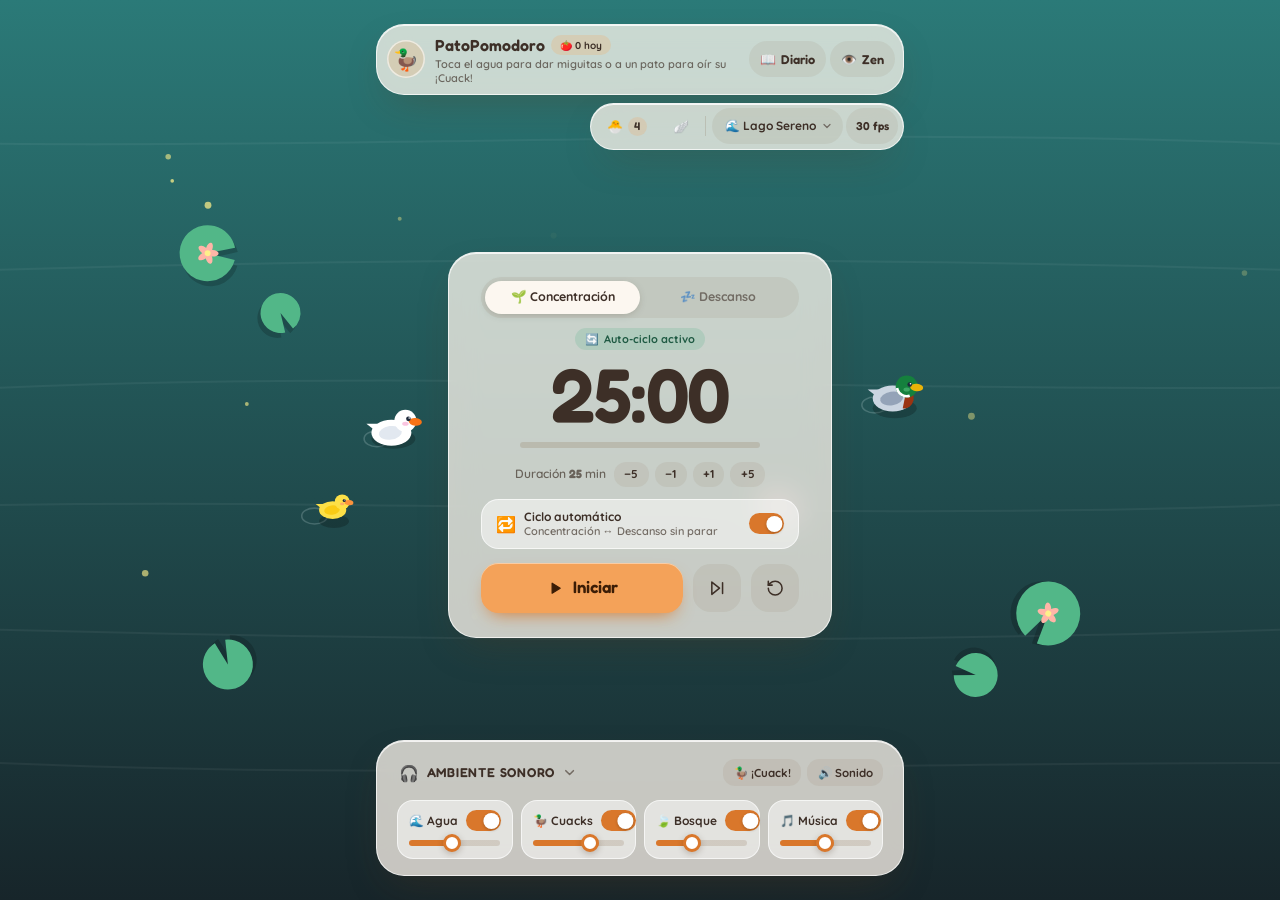
==== index.html @ 1481ac49 "init pwa and polish" ====
<!DOCTYPE html>
<html lang="es">
<head>
  <meta charset="UTF-8" />
  <meta name="viewport" content="width=device-width, initial-scale=1.0" />
  <meta name="description" content="Pomodoro cozy con un lago de patitos." />
  <meta name="theme-color" content="#2b7a78" />
  <meta name="mobile-web-app-capable" content="yes" />
  <meta name="apple-mobile-web-app-capable" content="yes" />
  <meta name="apple-mobile-web-app-status-bar-style" content="black" />
  <meta name="apple-mobile-web-app-title" content="PatoPomodoro" />
  <title>PatoPomodoro</title>
  <link rel="manifest" href="manifest.webmanifest" />
  <link rel="icon" type="image/png" sizes="192x192" href="icons/icon-192.png" />
  <link rel="apple-touch-icon" href="icons/apple-touch-icon.png" />
  <!-- Tailwind ya generado (sin CDN, funciona sin internet). Va antes del <style> propio.
       Si se añaden clases nuevas al HTML, regenerarlo con:
       npx tailwindcss@3.4.17 -i tools/tailwind.input.css -o css/tailwind.css --content index.html --minify -->
  <link rel="stylesheet" href="css/tailwind.css" />
  <style>
    /* Fuentes incluidas en la app (subconjunto latino, licencia SIL OFL: ver fonts/) */
    @font-face {
      font-family: 'Fredoka';
      font-style: normal;
      font-weight: 300 700;
      font-display: swap;
      src: url('fonts/fredoka.woff2') format('woff2');
    }
    @font-face {
      font-family: 'Quicksand';
      font-style: normal;
      font-weight: 300 700;
      font-display: swap;
      src: url('fonts/quicksand.woff2') format('woff2');
    }

    /* ==========================================================================
       CAPA 1: VARIABLES CSS DE TEMA UI (Fácilmente modificables)
       Cambia estos valores para transformar toda la interfaz sin tocar el HTML/JS.
       - data-theme en <body> ajusta el acento para que combine con el lago.
       - data-mode en <body> pasa el vidrio de crema (Concentración) a lavanda (Descanso).
       ========================================================================== */
    :root {
      --font-display: 'Fredoka', sans-serif;
      --font-body: 'Quicksand', sans-serif;
      --ui-radius: 1.75rem;
      --ui-radius-sm: 1.1rem;
      --mood-ease: cubic-bezier(0.4, 0, 0.2, 1);
      --mood-duration: 0.8s;

      /* Vidrio cálido color crema */
      --glass-bg: rgba(255, 248, 238, 0.76);
      --glass-bg-strong: rgba(255, 250, 243, 0.95);
      --glass-border: rgba(255, 255, 255, 0.72);
      --glass-shadow: 0 16px 40px -14px rgba(90, 55, 25, 0.35);
      --glass-highlight: inset 0 1px 0 rgba(255, 255, 255, 0.8);
      --well-bg: rgba(255, 255, 255, 0.5);
      --well-border: rgba(255, 255, 255, 0.65);
      --chip-bg: rgba(120, 80, 40, 0.08);
      --chip-bg-hover: rgba(120, 80, 40, 0.15);
      --track-bg: rgba(110, 75, 40, 0.16);
      --ink: #3d2f27;
      --ink-soft: rgba(61, 47, 39, 0.68);

      /* Acento (Lago Sereno: albaricoque) */
      --accent: #f4a259;
      --accent-strong: #d9772b;
      --accent-soft: rgba(244, 162, 89, 0.22);
      --accent-ink: #3b1d06;
    }

    body[data-theme="sunsetGhibli"] {
      --accent: #f2949f;
      --accent-strong: #d0617a;
      --accent-soft: rgba(242, 148, 159, 0.24);
      --accent-ink: #4a1424;
    }

    body[data-theme="matchaMinimal"] {
      --accent: #a3c48a;
      --accent-strong: #5f8a4e;
      --accent-soft: rgba(163, 196, 138, 0.28);
      --accent-ink: #1f3317;
    }

    /* Modo Descanso: vidrio lavanda de atardecer y tinta índigo suave */
    body[data-mode="break"] {
      --glass-bg: rgba(237, 234, 252, 0.76);
      --glass-bg-strong: rgba(245, 243, 255, 0.95);
      --glass-shadow: 0 16px 40px -14px rgba(40, 30, 95, 0.42);
      --chip-bg: rgba(75, 65, 150, 0.09);
      --chip-bg-hover: rgba(75, 65, 150, 0.17);
      --track-bg: rgba(75, 65, 150, 0.16);
      --ink: #2f2a4d;
      --ink-soft: rgba(47, 42, 77, 0.68);
      --accent: #b3a8f5;
      --accent-strong: #7466d6;
      --accent-soft: rgba(179, 168, 245, 0.3);
      --accent-ink: #231c55;
    }

    body {
      height: 100vh;
      height: 100dvh;
      font-family: var(--font-body);
      color: var(--ink);
      background-color: #17252a;
      overflow: hidden;
      user-select: none;
      -webkit-user-select: none;
      touch-action: manipulation;
      -webkit-tap-highlight-color: transparent;
      transition: color var(--mood-duration) var(--mood-ease);
    }

    .font-display {
      font-family: var(--font-display);
    }

    .muted {
      color: var(--ink-soft);
      transition: color var(--mood-duration) var(--mood-ease);
    }

    :focus-visible {
      outline: 2.5px solid var(--accent-strong);
      outline-offset: 2px;
    }

    /* ==========================================================================
       CAPA 2: VIDRIO CÁLIDO Y COMPONENTES
       ========================================================================== */
    .glass-panel {
      background-color: var(--glass-bg);
      backdrop-filter: blur(16px) saturate(1.15);
      -webkit-backdrop-filter: blur(16px) saturate(1.15);
      border: 1.5px solid var(--glass-border);
      border-radius: var(--ui-radius);
      box-shadow: var(--glass-highlight), var(--glass-shadow);
      transition:
        background-color var(--mood-duration) var(--mood-ease),
        border-color var(--mood-duration) var(--mood-ease),
        box-shadow var(--mood-duration) var(--mood-ease),
        backdrop-filter var(--mood-duration) var(--mood-ease),
        -webkit-backdrop-filter var(--mood-duration) var(--mood-ease);
    }

    .soft-badge {
      font-size: 10px;
      font-weight: 700;
      white-space: nowrap;
      padding: 0.15rem 0.55rem;
      border-radius: 999px;
      background-color: var(--accent-soft);
      transition: background-color var(--mood-duration) var(--mood-ease);
    }

    .mode-orb {
      display: grid;
      place-items: center;
      flex-shrink: 0;
      width: 2.4rem;
      height: 2.4rem;
      font-size: 1.3rem;
      border-radius: 999px;
      background-color: var(--accent-soft);
      box-shadow: inset 0 0 0 1.5px rgba(255, 255, 255, 0.6);
      transition: background-color var(--mood-duration) var(--mood-ease);
    }

    .subtitle {
      font-size: 11px;
      font-weight: 600;
      line-height: 1.3;
      color: var(--ink-soft);
      display: -webkit-box;
      -webkit-line-clamp: 2;
      -webkit-box-orient: vertical;
      overflow: hidden;
      transition: color var(--mood-duration) var(--mood-ease);
    }

    /* Píldora de herramientas y botones de icono */
    .toolbar {
      display: flex;
      align-items: center;
      gap: 0.2rem;
      padding: 0.3rem;
      border-radius: 999px;
    }

    .tool-btn {
      display: inline-flex;
      align-items: center;
      gap: 0.3rem;
      height: 2.25rem;
      padding: 0 0.7rem;
      border-radius: 999px;
      font-family: var(--font-display);
      font-weight: 600;
      font-size: 0.8rem;
      white-space: nowrap;
      transition: background-color 0.2s ease, transform 0.2s ease;
    }
    .tool-btn:hover { background-color: var(--chip-bg-hover); }
    .tool-btn:active { transform: scale(0.94); }
    .tool-btn-soft { background-color: var(--chip-bg); }

    .tool-count {
      display: inline-grid;
      place-items: center;
      min-width: 1.2rem;
      height: 1.2rem;
      padding: 0 0.3rem;
      border-radius: 999px;
      font-size: 0.7rem;
      background-color: var(--accent-soft);
      transition: background-color var(--mood-duration) var(--mood-ease);
    }

    .tool-sep {
      width: 1px;
      height: 1.25rem;
      margin: 0 0.15rem;
      background-color: var(--track-bg);
    }

    .tool-fps {
      padding: 0 0.6rem;
      font-size: 0.72rem;
      font-variant-numeric: tabular-nums;
      background-color: var(--chip-bg);
    }

    .tool-select {
      -webkit-appearance: none;
      appearance: none;
      height: 2.25rem;
      padding: 0 1.7rem 0 0.8rem;
      border-radius: 999px;
      font-size: 0.75rem;
      font-weight: 700;
      cursor: pointer;
      background-color: var(--chip-bg);
      background-image: url("data:image/svg+xml,%3Csvg xmlns='http://www.w3.org/2000/svg' viewBox='0 0 24 24' fill='none' stroke='%233d2f27' stroke-opacity='.6' stroke-width='2.5' stroke-linecap='round' stroke-linejoin='round'%3E%3Cpath d='m6 9 6 6 6-6'/%3E%3C/svg%3E");
      background-repeat: no-repeat;
      background-position: right 0.6rem center;
      background-size: 0.75rem;
      transition: background-color 0.2s ease;
    }
    .tool-select:hover { background-color: var(--chip-bg-hover); }
    body[data-mode="break"] .tool-select {
      /* La flecha es un SVG con color fijo: en Descanso se cambia a la tinta índigo */
      background-image: url("data:image/svg+xml,%3Csvg xmlns='http://www.w3.org/2000/svg' viewBox='0 0 24 24' fill='none' stroke='%232f2a4d' stroke-opacity='.6' stroke-width='2.5' stroke-linecap='round' stroke-linejoin='round'%3E%3Cpath d='m6 9 6 6 6-6'/%3E%3C/svg%3E");
    }

    .chip-btn {
      padding: 0.3rem 0.65rem;
      border-radius: 0.75rem;
      font-size: 0.72rem;
      font-weight: 700;
      white-space: nowrap;
      background-color: var(--chip-bg);
      transition: background-color 0.2s ease, transform 0.15s ease;
    }
    .chip-btn:hover { background-color: var(--chip-bg-hover); }
    .chip-btn:active { transform: scale(0.94); }

    .icon-btn {
      display: grid;
      place-items: center;
      flex-shrink: 0;
      width: 3rem;
      height: 3rem;
      border-radius: 1.1rem;
      background-color: var(--chip-bg);
      transition: background-color 0.2s ease, transform 0.15s ease;
    }
    .icon-btn:hover { background-color: var(--chip-bg-hover); }
    .icon-btn:active { transform: scale(0.94); }
    .icon-btn-sm {
      width: 2.25rem;
      height: 2.25rem;
      border-radius: 999px;
    }

    .icon,
    .icon-btn svg {
      display: block;
      width: 1.15rem;
      height: 1.15rem;
    }

    /* Tarjeta del reloj */
    .timer-card {
      position: relative;
    }

    /* Halo que "respira" mientras el reloj corre (solo opacidad: barato para el móvil) */
    .timer-card::before {
      content: '';
      position: absolute;
      inset: 0;
      border-radius: inherit;
      box-shadow: 0 0 36px 2px var(--accent);
      opacity: 0;
      pointer-events: none;
      transition: opacity 0.6s ease;
    }
    body[data-running="true"] .timer-card::before {
      animation: cozy-breathe 4.5s ease-in-out infinite;
    }
    @keyframes cozy-breathe {
      0%, 100% { opacity: 0.08; }
      50% { opacity: 0.5; }
    }

    .segmented {
      position: relative;
      display: grid;
      grid-template-columns: 1fr 1fr;
      width: 100%;
      padding: 0.25rem;
      border-radius: 999px;
      background-color: var(--chip-bg);
      transition: background-color var(--mood-duration) var(--mood-ease);
    }
    .segmented-pill {
      position: absolute;
      top: 0.25rem;
      bottom: 0.25rem;
      left: 0.25rem;
      width: calc(50% - 0.25rem);
      border-radius: 999px;
      background-color: var(--glass-bg-strong);
      box-shadow: 0 2px 8px -2px rgba(60, 40, 20, 0.25);
      transition:
        transform 0.55s cubic-bezier(0.34, 1.3, 0.5, 1),
        background-color var(--mood-duration) var(--mood-ease);
    }
    body[data-mode="break"] .segmented-pill {
      transform: translateX(100%);
    }
    .segmented-btn {
      position: relative;
      z-index: 1;
      padding: 0.45rem 0.5rem;
      border-radius: 999px;
      font-size: 0.78rem;
      font-weight: 700;
      opacity: 0.6;
      transition: opacity 0.3s ease;
    }
    .segmented-btn:hover,
    .segmented-btn[aria-pressed="true"] { opacity: 1; }

    .status-pill {
      display: inline-flex;
      align-items: center;
      gap: 0.3rem;
      padding: 0.15rem 0.65rem;
      border-radius: 999px;
      font-size: 11px;
      font-weight: 700;
      color: #1f5a43;
      background-color: rgba(52, 168, 120, 0.16);
      transition: background-color 0.4s ease, color 0.4s ease;
    }
    .status-pill[data-state="off"] {
      color: var(--ink-soft);
      background-color: var(--chip-bg);
    }

    .timer-digits {
      font-family: var(--font-display);
      font-weight: 600;
      font-variant-numeric: tabular-nums;
      font-size: 4rem;
      line-height: 1;
      letter-spacing: -0.02em;
      margin: 0.4rem 0 0.6rem;
      text-shadow: 0 2px 24px rgba(10, 20, 25, 0), 0 1px 2px rgba(10, 20, 25, 0);
      transition:
        font-size 0.7s var(--mood-ease),
        color var(--mood-duration) var(--mood-ease),
        text-shadow var(--mood-duration) var(--mood-ease);
    }
    @media (min-width: 640px) {
      .timer-digits { font-size: 4.75rem; }
    }
    .timer-digits.is-popping {
      animation: cozy-pop 0.6s cubic-bezier(0.34, 1.56, 0.64, 1);
    }
    @keyframes cozy-pop {
      from { transform: scale(0.93); opacity: 0.55; }
      to { transform: scale(1); opacity: 1; }
    }

    .progress-track {
      width: 100%;
      max-width: 15rem;
      height: 6px;
      border-radius: 999px;
      overflow: hidden;
      background-color: var(--track-bg);
      transition: background-color var(--mood-duration) var(--mood-ease);
    }
    .progress-fill {
      width: 100%;
      height: 100%;
      border-radius: inherit;
      background-color: var(--accent-strong);
      transform: scaleX(0);
      transform-origin: left center;
      transition:
        transform 0.35s linear,
        background-color var(--mood-duration) var(--mood-ease);
    }

    .toggle-row {
      display: flex;
      align-items: center;
      justify-content: space-between;
      gap: 0.75rem;
      width: 100%;
      padding: 0.55rem 0.85rem;
      border-radius: var(--ui-radius-sm);
      background-color: var(--well-bg);
      border: 1px solid var(--well-border);
      cursor: pointer;
      text-align: left;
      transition: background-color 0.25s ease;
    }
    .toggle-row:hover { background-color: rgba(255, 255, 255, 0.68); }

    /* Mini-interruptores (el checkbox real sigue ahí, invisible, para accesibilidad) */
    .switch {
      position: relative;
      display: inline-flex;
      flex-shrink: 0;
      width: 2.2rem;
      height: 1.3rem;
    }
    .switch input {
      position: absolute;
      inset: 0;
      z-index: 1;
      width: 100%;
      height: 100%;
      margin: 0;
      opacity: 0;
      cursor: pointer;
    }
    .switch-track {
      position: relative;
      width: 100%;
      height: 100%;
      border-radius: 999px;
      background-color: var(--track-bg);
      transition: background-color 0.25s ease;
    }
    .switch-track::after {
      content: '';
      position: absolute;
      top: 0.15rem;
      left: 0.15rem;
      width: 1rem;
      height: 1rem;
      border-radius: 50%;
      background-color: #ffffff;
      box-shadow: 0 1px 3px rgba(40, 25, 10, 0.3);
      transition: transform 0.3s cubic-bezier(0.34, 1.4, 0.5, 1);
    }
    .switch input:checked + .switch-track { background-color: var(--accent-strong); }
    .switch input:checked + .switch-track::after { transform: translateX(0.9rem); }
    .switch input:focus-visible + .switch-track {
      outline: 2.5px solid var(--accent-strong);
      outline-offset: 2px;
    }

    .primary-btn {
      display: flex;
      align-items: center;
      justify-content: center;
      gap: 0.5rem;
      padding: 0.8rem 1.25rem;
      border-radius: 1.1rem;
      font-family: var(--font-display);
      font-weight: 600;
      font-size: 1.05rem;
      color: var(--accent-ink);
      background-color: var(--accent);
      box-shadow: inset 0 1px 0 rgba(255, 255, 255, 0.45), 0 8px 18px -8px var(--accent-strong);
      transition:
        background-color var(--mood-duration) var(--mood-ease),
        color var(--mood-duration) var(--mood-ease),
        box-shadow var(--mood-duration) var(--mood-ease),
        transform 0.15s ease,
        filter 0.2s ease;
    }
    .primary-btn:hover { filter: brightness(1.04) saturate(1.06); }
    .primary-btn:active { transform: scale(0.96); }

    /* Sliders personalizados con pista rellena (--fill se actualiza desde JS) */
    input[type="range"] {
      -webkit-appearance: none;
      appearance: none;
      width: 100%;
      height: 6px;
      border-radius: 999px;
      cursor: pointer;
      outline-offset: 5px;
      background: linear-gradient(to right, var(--accent-strong) 0 var(--fill, 50%), var(--track-bg) var(--fill, 50%) 100%);
    }
    input[type="range"]::-webkit-slider-thumb {
      -webkit-appearance: none;
      appearance: none;
      width: 18px;
      height: 18px;
      border-radius: 50%;
      background: #ffffff;
      border: 3px solid var(--accent-strong);
      box-shadow: 0 2px 6px rgba(60, 35, 15, 0.25);
      transition: transform 0.15s ease;
    }
    input[type="range"]::-webkit-slider-thumb:hover {
      transform: scale(1.15);
    }
    input[type="range"]::-moz-range-thumb {
      width: 12px;
      height: 12px;
      border-radius: 50%;
      background: #ffffff;
      border: 3px solid var(--accent-strong);
      box-shadow: 0 2px 6px rgba(60, 35, 15, 0.25);
    }
    input[type="range"]::-moz-range-track {
      background: transparent;
    }

    /* Mezclador plegable */
    .mixer-toggle {
      display: flex;
      align-items: center;
      gap: 0.45rem;
      min-width: 0;
      padding: 0.2rem 0.45rem 0.2rem 0.15rem;
      border-radius: 0.8rem;
    }
    .mixer-title {
      font-family: var(--font-display);
      font-weight: 600;
      font-size: 0.8rem;
      letter-spacing: 0.06em;
      text-transform: uppercase;
      white-space: nowrap;
    }
    .mixer-chevron {
      width: 0.95rem;
      height: 0.95rem;
      opacity: 0.6;
      transition: transform 0.4s var(--mood-ease);
    }
    .mixer.is-collapsed .mixer-chevron { transform: rotate(-90deg); }

    .collapsible {
      display: grid;
      grid-template-rows: 1fr;
      transition:
        grid-template-rows 0.5s var(--mood-ease),
        opacity 0.35s ease,
        visibility 0s;
    }
    .collapsible > * { min-height: 0; }
    .mixer.is-collapsed .collapsible {
      grid-template-rows: 0fr;
      opacity: 0;
      visibility: hidden;
      transition:
        grid-template-rows 0.5s var(--mood-ease),
        opacity 0.25s ease,
        visibility 0s linear 0.5s;
    }
    .mixer.is-collapsed .collapsible > * { overflow: hidden; }

    .channel-card {
      display: flex;
      flex-direction: column;
      gap: 0.55rem;
      padding: 0.6rem 0.7rem 0.75rem;
      border-radius: 1rem;
      background-color: var(--well-bg);
      border: 1px solid var(--well-border);
      transition: opacity 0.3s ease;
    }
    .channel-card:has(.switch input:not(:checked)) { opacity: 0.5; }
    .channel-name {
      font-size: 0.75rem;
      font-weight: 700;
      white-space: nowrap;
    }

    /* Aviso suave bajo el reloj (cambio de fase, nueva raza, pista del Modo Zen) */
    .toast {
      position: absolute;
      left: 50%;
      top: calc(100% + 0.75rem);
      z-index: 5;
      width: max-content;
      max-width: min(22rem, calc(100vw - 32px));
      padding: 0.55rem 1rem;
      border-radius: 1.2rem;
      font-size: 0.8rem;
      font-weight: 700;
      text-align: center;
      color: var(--ink);
      background-color: var(--glass-bg-strong);
      box-shadow: var(--glass-shadow);
      opacity: 0;
      transform: translate(-50%, 6px);
      pointer-events: none;
      transition: opacity 0.4s ease, transform 0.4s var(--mood-ease);
    }
    .toast.is-visible {
      opacity: 1;
      transform: translate(-50%, 0);
    }

    /* ==========================================================================
       CAPA 3: MODO ZEN (solo el reloj flotando sobre el lago)
       Los bloques .zen-collapse se pliegan con grid-template-rows para que el
       reloj se deslice suavemente al centro de la pantalla.
       ========================================================================== */
    .zen-collapse {
      display: grid;
      grid-template-rows: 1fr;
      transition:
        grid-template-rows 0.6s var(--mood-ease),
        opacity 0.45s ease 0.1s,
        visibility 0s;
    }
    .zen-collapse > * { min-height: 0; }
    body.zen .zen-collapse {
      grid-template-rows: 0fr;
      opacity: 0;
      visibility: hidden;
      pointer-events: none;
      transition:
        grid-template-rows 0.6s var(--mood-ease),
        opacity 0.35s ease,
        visibility 0s linear 0.6s;
    }
    body.zen .zen-collapse > * { overflow: hidden; }

    .zen-only {
      display: grid;
      grid-template-rows: 0fr;
      opacity: 0;
      visibility: hidden;
      transition:
        grid-template-rows 0.6s var(--mood-ease),
        opacity 0.3s ease,
        visibility 0s linear 0.6s;
    }
    .zen-only > * {
      min-height: 0;
      overflow: hidden;
    }
    body.zen .zen-only {
      grid-template-rows: 1fr;
      opacity: 1;
      visibility: visible;
      transition:
        grid-template-rows 0.6s var(--mood-ease),
        opacity 0.5s ease 0.25s,
        visibility 0s;
    }

    .zen-mode-label {
      padding-bottom: 0.2rem;
      font-family: var(--font-display);
      font-weight: 600;
      font-size: 0.95rem;
      letter-spacing: 0.04em;
      color: rgba(255, 248, 238, 0.9);
      text-shadow: 0 1px 10px rgba(10, 20, 25, 0.35);
    }

    body.zen .timer-card {
      background-color: transparent;
      border-color: transparent;
      box-shadow: inset 0 1px 0 rgba(255, 255, 255, 0), 0 0 0 0 rgba(0, 0, 0, 0);
      backdrop-filter: blur(0px) saturate(1);
      -webkit-backdrop-filter: blur(0px) saturate(1);
      pointer-events: none;
    }
    body.zen .timer-card::before {
      animation: none;
      opacity: 0;
    }
    body.zen .timer-digits {
      font-size: clamp(4.5rem, 24vmin, 11rem);
      color: #fff8ee;
      text-shadow: 0 2px 24px rgba(10, 20, 25, 0.35), 0 1px 2px rgba(10, 20, 25, 0.3);
    }
    body.zen .progress-track { background-color: rgba(255, 255, 255, 0.18); }
    body.zen .progress-fill { background-color: rgba(255, 248, 238, 0.85); }

    .zen-exit {
      position: fixed;
      top: 14px;
      right: 14px;
      z-index: 30;
      display: grid;
      place-items: center;
      width: 2.6rem;
      height: 2.6rem;
      border-radius: 999px;
      color: #fff8ee;
      background-color: rgba(255, 255, 255, 0.12);
      border: 1px solid rgba(255, 255, 255, 0.22);
      opacity: 0;
      visibility: hidden;
      transition:
        opacity 0.3s ease,
        visibility 0s linear 0.3s,
        background-color 0.2s ease;
    }
    .zen-exit svg {
      width: 1.1rem;
      height: 1.1rem;
    }
    body.zen .zen-exit {
      opacity: 0.35;
      visibility: visible;
      transition:
        opacity 0.6s ease 0.4s,
        visibility 0s,
        background-color 0.2s ease;
    }
    body.zen .zen-exit:hover,
    body.zen .zen-exit:focus-visible {
      opacity: 1;
      background-color: rgba(255, 255, 255, 0.22);
      transition-delay: 0s;
    }

    /* ==========================================================================
       CAPA 4: DIARIO DEL LAGO (modal)
       ========================================================================== */
    .journal {
      width: min(27rem, calc(100vw - 24px));
      max-height: calc(100% - 24px);
      margin: auto;
      padding: 0;
      overflow-y: auto;
      overscroll-behavior: contain;
      color: var(--ink);
      background-color: var(--glass-bg-strong);
      backdrop-filter: blur(18px);
      -webkit-backdrop-filter: blur(18px);
      border: 1.5px solid var(--glass-border);
      border-radius: var(--ui-radius);
      box-shadow: var(--glass-highlight), 0 30px 60px -20px rgba(60, 35, 15, 0.45);
    }
    .journal[open] {
      animation: journal-in 0.45s cubic-bezier(0.34, 1.3, 0.5, 1);
    }
    .journal::backdrop {
      background-color: rgba(35, 24, 14, 0.32);
      backdrop-filter: blur(3px);
      -webkit-backdrop-filter: blur(3px);
    }
    @keyframes journal-in {
      from { opacity: 0; transform: translateY(14px) scale(0.96); }
      to { opacity: 1; transform: none; }
    }
    .journal-inner {
      padding: 1.1rem 1.1rem 1.2rem;
    }

    .stat-tile {
      padding: 0.65rem 0.4rem 0.7rem;
      border-radius: 1rem;
      text-align: center;
      background-color: var(--well-bg);
      border: 1px solid var(--well-border);
    }
    .stat-value {
      font-family: var(--font-display);
      font-weight: 600;
      font-size: 1.55rem;
      line-height: 1.1;
      font-variant-numeric: tabular-nums;
    }
    .stat-label {
      font-size: 0.66rem;
      font-weight: 700;
      line-height: 1.2;
      color: var(--ink-soft);
    }

    .journal-section { margin-top: 1rem; }
    .section-head {
      display: flex;
      align-items: baseline;
      justify-content: space-between;
      gap: 0.5rem;
      margin-bottom: 0.5rem;
    }
    .section-head h3 {
      font-family: var(--font-display);
      font-weight: 600;
      font-size: 0.92rem;
    }

    /* Minutos por día: una sola serie, un solo tono, barras finas sobre la línea base */
    .week-bars {
      display: grid;
      grid-template-columns: repeat(7, 1fr);
      padding: 0.6rem 0.4rem 0.35rem;
      border-radius: 1rem;
      background-color: var(--well-bg);
      border: 1px solid var(--well-border);
    }
    .week-col {
      display: flex;
      flex-direction: column;
      align-items: center;
      gap: 0.3rem;
      padding: 0.15rem 0;
      border-radius: 0.6rem;
    }
    .week-col:disabled { cursor: default; }
    .week-bar-area {
      display: flex;
      align-items: flex-end;
      justify-content: center;
      width: 100%;
      height: 4.5rem;
      border-bottom: 1px solid var(--track-bg);
    }
    .week-bar {
      width: 1.1rem;
      max-width: 70%;
      border-radius: 4px 4px 0 0;
      background-color: var(--accent-strong);
      opacity: 0.5;
      transform-origin: bottom center;
      transition: opacity 0.2s ease;
    }
    .journal[open] .week-bar {
      animation: bar-grow 0.7s var(--mood-ease) both;
      animation-delay: calc(var(--i, 0) * 45ms);
    }
    @keyframes bar-grow {
      from { transform: scaleY(0); }
      to { transform: scaleY(1); }
    }
    .week-col.is-selected .week-bar { opacity: 1; }
    .week-day {
      font-size: 0.68rem;
      font-weight: 700;
      color: var(--ink-soft);
    }
    .week-col.is-today .week-day {
      color: var(--ink);
      text-decoration: underline 2px var(--accent-strong);
      text-underline-offset: 3px;
    }
    .week-col:disabled .week-day { opacity: 0.45; }

    /* Coleccionables: cada raza se dibuja con el propio LakeRenderer */
    .breed-card {
      display: flex;
      flex-direction: column;
      align-items: center;
      gap: 0.1rem;
      padding: 0.5rem 0.3rem 0.6rem;
      border-radius: 1rem;
      text-align: center;
      background-color: var(--well-bg);
      border: 1px solid var(--well-border);
    }
    .breed-card.is-locked {
      border-style: dashed;
      border-color: var(--track-bg);
      background-color: rgba(255, 255, 255, 0.25);
    }
    .breed-canvas {
      width: 72px;
      height: 52px;
    }
    .breed-card.is-locked .breed-canvas {
      filter: brightness(0) opacity(0.18);
    }
    .breed-name {
      font-family: var(--font-display);
      font-weight: 600;
      font-size: 0.74rem;
      line-height: 1.15;
    }
    .breed-meta {
      font-size: 0.62rem;
      font-weight: 700;
      color: var(--ink-soft);
    }
    .breed-since {
      font-size: 0.58rem;
      font-weight: 600;
      color: var(--ink-soft);
      opacity: 0.8;
    }

    /* Pantallas bajas (móvil en horizontal): compactar la tarjeta */
    @media (max-height: 560px) {
      .timer-digits { font-size: 3rem; margin: 0.2rem 0 0.4rem; }
      .subtitle { display: none; }
    }

    /* Celular en horizontal: dos columnas para que todo quepa sin desplazarse.
       Reloj a la izquierda; cabecera y mezclador a la derecha. En Zen, la columna
       derecha se pliega (grid-template-columns se anima) y el reloj queda centrado. */
    /* (Se prefijan con body para ganar a las clases de Tailwind del mismo elemento: flex, max-w-xl, py-*) */
    @media (orientation: landscape) and (max-height: 560px) {
      body .hud {
        display: grid;
        grid-template-columns: minmax(0, 1fr) minmax(0, 1fr);
        grid-template-rows: auto minmax(0, 1fr);
        grid-template-areas:
          "main header"
          "main footer";
        column-gap: 0.75rem;
        row-gap: 0.5rem;
        max-width: 60rem;
        transition:
          grid-template-columns 0.6s var(--mood-ease),
          column-gap 0.6s var(--mood-ease);
      }
      body.zen .hud {
        grid-template-columns: minmax(0, 1fr) minmax(0, 0fr);
        column-gap: 0;
      }
      body .hud-header { grid-area: header; }
      body .hud-main {
        grid-area: main;
        padding-top: 0;
        padding-bottom: 0;
      }
      body .hud-footer {
        grid-area: footer;
        align-self: start;
        max-height: 100%;
        overflow-y: auto;             /* si el mezclador abierto no cabe, se desplaza dentro */
        pointer-events: auto;
        scrollbar-width: none;        /* se desplaza con el dedo, sin barra visible */
      }
      body .hud-footer::-webkit-scrollbar { display: none; }
      body .channel-grid { grid-template-columns: repeat(2, minmax(0, 1fr)); }
      body .timer-card { padding-top: 0.85rem; padding-bottom: 0.9rem; }
      body .mixer { padding: 0.7rem 0.8rem; }
      body .compact-hide { display: none; }
      .toggle-row { padding-top: 0.4rem; padding-bottom: 0.4rem; }
      .toast {                        /* bajo la tarjeta no hay sitio: arriba de la pantalla */
        position: fixed;
        top: 0.75rem;
      }
    }

    /* Horizontal estrecho (p. ej. iPhone SE, 667×375): solo íconos y textos cortos */
    @media (orientation: landscape) and (max-height: 560px) and (max-width: 760px) {
      body .compact-narrow-hide { display: none; }
      body .timer-card { padding-left: 1rem; padding-right: 1rem; }
      .segmented-btn { font-size: 0.72rem; padding-left: 0.25rem; padding-right: 0.25rem; }
      .tool-btn { padding: 0 0.55rem; }
      .tool-select { padding-left: 0.6rem; padding-right: 1.5rem; }
    }

    @media (prefers-reduced-motion: reduce) {
      *, *::before, *::after {
        animation-duration: 0.01ms !important;
        animation-iteration-count: 1 !important;
        transition-duration: 0.01ms !important;
        transition-delay: 0s !important;
      }
    }
  </style>
</head>
<body class="relative w-screen" data-mode="work" data-running="false" data-theme="cozyDay">

  <!-- LIENZO DEL LAGO (Motor 2D desacoplado) -->
  <canvas id="lakeCanvas" class="absolute inset-0 w-full h-full block cursor-pointer"></canvas>

  <!-- INTERFAZ FLOTANTE (HUD) -->
  <div class="hud relative z-10 w-full h-full pointer-events-none flex flex-col justify-between p-3 sm:p-6 max-w-xl mx-auto">

    <!-- BARRA SUPERIOR: Estado, Diario, Modo Zen y juegos del lago (se pliega en Modo Zen) -->
    <div class="zen-collapse hud-header">
      <div>
        <header class="flex flex-col gap-2 pointer-events-auto">
          <div class="glass-panel flex items-center gap-2.5 pl-2.5 pr-2 py-2">
            <span class="mode-orb" id="modeEmoji" aria-hidden="true">🦆</span>
            <div class="min-w-0 flex-1">
              <div class="flex items-center gap-1.5">
                <h1 class="font-display font-semibold text-[15px] sm:text-base leading-tight compact-narrow-hide">PatoPomodoro</h1>
                <span id="cycleCounterBadge" class="soft-badge" title="Pomodoros completados hoy">🍅 0 hoy</span>
              </div>
              <p id="statusSubtitle" class="subtitle">Toca el agua para dar miguitas o a un pato para oír su ¡Cuack!</p>
            </div>
            <div class="flex items-center gap-1 shrink-0">
              <button id="btnJournal" type="button" class="tool-btn tool-btn-soft" title="Diario del Lago" aria-label="Abrir el Diario del Lago">
                <span aria-hidden="true">📖</span><span class="hidden sm:inline compact-narrow-hide">Diario</span>
              </button>
              <button id="btnZen" type="button" class="tool-btn tool-btn-soft" title="Modo Zen (Z)" aria-label="Modo Zen: dejar solo el reloj" aria-pressed="false">
                <span aria-hidden="true">👁️</span><span class="hidden sm:inline compact-narrow-hide">Zen</span>
              </button>
            </div>
          </div>

          <!-- Juegos del lago: nace un patito, llegada/salida en vuelo y estilo visual -->
          <div class="glass-panel toolbar self-end" role="toolbar" aria-label="Juega con el lago">
            <button id="spawnDucklingBtn" type="button" class="tool-btn" title="Nace un patito en el lago">
              <span aria-hidden="true">🐣</span>
              <span class="sr-only">Nace un patito. Patos en el lago:</span>
              <span id="duckCountBadge" class="tool-count">4</span>
            </button>
            <button id="flyTestBtn" type="button" class="tool-btn" title="Un patito llega o se va volando" aria-label="Un patito llega o se va volando">
              <span aria-hidden="true">🪽</span>
            </button>
            <span class="tool-sep" aria-hidden="true"></span>
            <select id="themeSelector" aria-label="Estilo visual del lago" class="tool-select">
              <option value="cozyDay">🌊 Lago Sereno</option>
              <option value="sunsetGhibli">🌅 Atardecer</option>
              <option value="matchaMinimal">🍵 Matcha</option>
            </select>
            <button id="btnFps" type="button" class="tool-btn tool-fps" title="Fluidez de la animación del lago (30 fps cuida la batería)" aria-label="Cambiar la fluidez de la animación">30 fps</button>
          </div>
        </header>
      </div>
    </div>

    <!-- CENTRO: TARJETA DEL TEMPORIZADOR POMODORO (en Modo Zen queda solo el reloj flotando) -->
    <main class="hud-main my-auto flex flex-col items-center pointer-events-none py-3">
      <div class="relative w-full max-w-sm">
        <section id="timerCard" class="glass-panel timer-card flex flex-col items-center text-center pointer-events-auto w-full px-5 py-4 sm:px-8 sm:py-6" aria-label="Temporizador">

          <!-- Selector de Modo (Trabajo / Descanso) e Indicador de Auto-Ciclo -->
          <div class="zen-collapse w-full">
            <div>
              <div class="segmented mb-2.5" role="group" aria-label="Modo del temporizador">
                <span class="segmented-pill" aria-hidden="true"></span>
                <button id="btnModeWork" type="button" class="segmented-btn" aria-pressed="true">🌱 Concentración</button>
                <button id="btnModeBreak" type="button" class="segmented-btn" aria-pressed="false">💤 Descanso</button>
              </div>
              <div class="flex justify-center">
                <span id="autoBadge" class="status-pill" data-state="on">
                  <span>🔄</span> Auto-ciclo activo
                </span>
              </div>
            </div>
          </div>

          <!-- Etiqueta mínima de modo (solo visible en Modo Zen) -->
          <div class="zen-only w-full">
            <div>
              <p id="zenModeLabel" class="zen-mode-label">🌱 Concentración</p>
            </div>
          </div>

          <!-- Reloj Principal -->
          <div id="timerDisplay" class="timer-digits" role="timer" aria-live="off">25:00</div>

          <div class="progress-track" aria-hidden="true">
            <div id="phaseProgress" class="progress-fill"></div>
          </div>

          <div class="zen-collapse w-full">
            <div>
              <!-- Controles de Tiempo Rápidos -->
              <div class="flex items-center justify-center gap-1.5 mt-3.5 mb-3 text-xs font-semibold">
                <span class="muted mr-0.5"><span class="compact-narrow-hide">Duración </span><b id="durationLabel" class="font-display">25</b> min</span>
                <button data-adjust="-5" type="button" class="time-adj-btn chip-btn" aria-label="Restar 5 minutos">−5</button>
                <button data-adjust="-1" type="button" class="time-adj-btn chip-btn" aria-label="Restar 1 minuto">−1</button>
                <button data-adjust="1" type="button" class="time-adj-btn chip-btn" aria-label="Sumar 1 minuto">+1</button>
                <button data-adjust="5" type="button" class="time-adj-btn chip-btn" aria-label="Sumar 5 minutos">+5</button>
              </div>

              <!-- Switch de Transición Automática Concentración <-> Descanso -->
              <label class="toggle-row mb-3.5">
                <span class="flex items-center gap-2">
                  <span aria-hidden="true">🔁</span>
                  <span class="flex flex-col leading-tight">
                    <span class="text-xs font-bold">Ciclo automático</span>
                    <span class="muted text-[11px] font-semibold compact-narrow-hide">Concentración ↔ Descanso sin parar</span>
                  </span>
                </span>
                <span class="switch">
                  <input type="checkbox" id="toggleAutoCycle" checked />
                  <span class="switch-track" aria-hidden="true"></span>
                </span>
              </label>

              <!-- Botones Principales (Iniciar / Pausar / Saltar / Reiniciar) -->
              <div class="flex items-center gap-2.5 w-full">
                <button id="btnStartPause" type="button" class="primary-btn flex-1">
                  <span id="startPauseIcon" class="icon" aria-hidden="true" data-icon="play"><svg viewBox="0 0 24 24" fill="currentColor" stroke="currentColor" stroke-width="1.6" stroke-linejoin="round"><path d="M8 5.5v13l10.5-6.5z"/></svg></span>
                  <span id="startPauseText">Iniciar</span>
                </button>
                <button id="btnSkipPhase" type="button" class="icon-btn" title="Saltar al siguiente ciclo ahora" aria-label="Saltar al siguiente ciclo">
                  <svg viewBox="0 0 24 24" fill="none" stroke="currentColor" stroke-width="2" stroke-linecap="round" stroke-linejoin="round"><polygon points="5 4 15 12 5 20 5 4"/><line x1="19" x2="19" y1="5" y2="19"/></svg>
                </button>
                <button id="btnReset" type="button" class="icon-btn" title="Reiniciar reloj" aria-label="Reiniciar reloj">
                  <svg viewBox="0 0 24 24" fill="none" stroke="currentColor" stroke-width="2" stroke-linecap="round" stroke-linejoin="round"><path d="M3 12a9 9 0 1 0 9-9 9.75 9.75 0 0 0-6.74 2.74L3 8"/><path d="M3 3v5h5"/></svg>
                </button>
              </div>
            </div>
          </div>
        </section>

        <div id="toast" class="toast" role="status" aria-live="polite"></div>
      </div>
    </main>

    <!-- BARRA INFERIOR: MEZCLADOR DE SONIDOS RELAJANTES (plegable y oculto en Modo Zen) -->
    <div class="zen-collapse hud-footer">
      <div>
        <footer class="pointer-events-auto">
          <section id="mixerPanel" class="glass-panel mixer px-3.5 py-3 sm:px-5 sm:py-4" aria-label="Ambiente sonoro del lago">
            <div class="flex items-center justify-between gap-2">
              <button id="btnMixerToggle" type="button" class="mixer-toggle" aria-expanded="true" aria-controls="mixerBody">
                <span aria-hidden="true">🎧</span>
                <span class="mixer-title compact-narrow-hide">Ambiente<span class="hidden sm:inline compact-hide"> sonoro</span></span>
                <svg class="mixer-chevron" viewBox="0 0 24 24" fill="none" stroke="currentColor" stroke-width="2.5" stroke-linecap="round" stroke-linejoin="round" aria-hidden="true"><path d="m6 9 6 6 6-6"/></svg>
              </button>
              <div class="flex items-center gap-1.5">
                <button id="btnTestQuack" type="button" class="chip-btn">🦆 ¡Cuack!</button>
                <button id="btnMuteAll" type="button" class="chip-btn" aria-pressed="false">🔊 Sonido</button>
              </div>
            </div>

            <!-- 4 Canales Independientes -->
            <div id="mixerBody" class="collapsible">
              <div>
                <div class="channel-grid grid grid-cols-2 sm:grid-cols-4 gap-2 pt-3">
                  <!-- Canal 1: Agua -->
                  <div class="channel-card">
                    <div class="flex items-center justify-between gap-2">
                      <label for="volWater" class="channel-name">🌊 Agua</label>
                      <span class="switch">
                        <input type="checkbox" id="toggleWater" checked aria-label="Activar sonido de agua" />
                        <span class="switch-track" aria-hidden="true"></span>
                      </span>
                    </div>
                    <input type="range" id="volWater" min="0" max="1" step="0.02" value="0.45" />
                  </div>

                  <!-- Canal 2: Patitos (Cuacks) -->
                  <div class="channel-card">
                    <div class="flex items-center justify-between gap-2">
                      <label for="volDucks" class="channel-name">🦆 Cuacks</label>
                      <span class="switch">
                        <input type="checkbox" id="toggleDucks" checked aria-label="Activar cuacks de los patitos" />
                        <span class="switch-track" aria-hidden="true"></span>
                      </span>
                    </div>
                    <input type="range" id="volDucks" min="0" max="1" step="0.02" value="0.65" />
                  </div>

                  <!-- Canal 3: Naturaleza / Brisa -->
                  <div class="channel-card">
                    <div class="flex items-center justify-between gap-2">
                      <label for="volForest" class="channel-name">🍃 Bosque</label>
                      <span class="switch">
                        <input type="checkbox" id="toggleForest" checked aria-label="Activar sonido del bosque" />
                        <span class="switch-track" aria-hidden="true"></span>
                      </span>
                    </div>
                    <input type="range" id="volForest" min="0" max="1" step="0.02" value="0.35" />
                  </div>

                  <!-- Canal 4: Música Lo-Fi / Kalimba -->
                  <div class="channel-card">
                    <div class="flex items-center justify-between gap-2">
                      <label for="volMusic" class="channel-name">🎵 Música</label>
                      <span class="switch">
                        <input type="checkbox" id="toggleMusic" checked aria-label="Activar música" />
                        <span class="switch-track" aria-hidden="true"></span>
                      </span>
                    </div>
                    <input type="range" id="volMusic" min="0" max="1" step="0.02" value="0.50" />
                  </div>
                </div>
              </div>
            </div>
          </section>
        </footer>
      </div>
    </div>

  </div>

  <!-- Botón casi invisible para salir del Modo Zen -->
  <button id="zenExitBtn" type="button" class="zen-exit" aria-label="Salir del Modo Zen" title="Salir del Modo Zen (Esc)">
    <svg viewBox="0 0 24 24" fill="none" stroke="currentColor" stroke-width="2" stroke-linecap="round" stroke-linejoin="round"><path d="M18 6 6 18"/><path d="m6 6 12 12"/></svg>
  </button>

  <!-- DIARIO DEL LAGO (modal nativo <dialog>) -->
  <dialog id="journalDialog" class="journal" aria-labelledby="journalTitle">
    <div class="journal-inner">
      <div class="flex items-center justify-between gap-2 mb-3">
        <h2 id="journalTitle" class="font-display font-semibold text-lg">📖 Diario del Lago</h2>
        <button id="btnJournalClose" type="button" class="icon-btn icon-btn-sm" aria-label="Cerrar diario" autofocus>
          <svg viewBox="0 0 24 24" fill="none" stroke="currentColor" stroke-width="2" stroke-linecap="round" stroke-linejoin="round"><path d="M18 6 6 18"/><path d="m6 6 12 12"/></svg>
        </button>
      </div>

      <div class="grid grid-cols-3 gap-2">
        <div class="stat-tile">
          <div aria-hidden="true">🍅</div>
          <div id="statToday" class="stat-value">0</div>
          <div class="stat-label">pomodoros hoy</div>
        </div>
        <div class="stat-tile">
          <div aria-hidden="true">🌱</div>
          <div id="statWeek" class="stat-value">0</div>
          <div class="stat-label">min de foco esta semana</div>
        </div>
        <div class="stat-tile">
          <div aria-hidden="true">🐣</div>
          <div id="statDucklings" class="stat-value">0</div>
          <div class="stat-label">patitos criados</div>
        </div>
      </div>

      <section class="journal-section" aria-labelledby="weekTitle">
        <div class="section-head">
          <h3 id="weekTitle">Esta semana</h3>
          <span id="weekCaption" class="muted text-xs font-bold"></span>
        </div>
        <div id="weekBars" class="week-bars"></div>
      </section>

      <section class="journal-section" aria-labelledby="breedTitle">
        <div class="section-head">
          <h3 id="breedTitle">Razas que han visitado tu lago</h3>
          <span id="breedCount" class="soft-badge">0/6</span>
        </div>
        <div id="breedGrid" class="grid grid-cols-3 gap-2"></div>
      </section>

      <p class="muted text-[11px] font-semibold text-center mt-4">Tu diario se guarda solo en este dispositivo 🌿</p>
    </div>
  </dialog>

  <!-- ==========================================================================
       ARQUITECTURA JAVASCRIPT DESACOPLADA EN 5 MÓDULOS
       1. VISUAL_THEMES, DUCK_BREEDS & RENDERER (Independiente de la lógica)
       2. RELAXING_AUDIO_MIXER (Web Audio API con síntesis formante de ¡Cuack!)
       3. LAKE_WORLD (Físicas 2.5D, vuelo de llegada/salida, razas y estados)
       4. DRIFT_FREE_POMODORO (Reloj exacto con Auto-Transición Focus <-> Break)
       5. LAKE_JOURNAL_STORE (Persistencia en localStorage y Diario del Lago)
       ========================================================================== -->
  <script>
    /* ==========================================================================
       MÓDULO 1: CONFIGURACIÓN VISUAL, RAZAS DE PATOS Y RENDERER DESACOPLADO
       Puedes agregar nuevos colores de patitos o cambiar todo el arte aquí.
       ========================================================================== */
    const VISUAL_THEMES = {
      cozyDay: {
        waterTop: '#2b7a78',
        waterBottom: '#17252a',
        waterBreakTint: 'rgba(15, 23, 42, 0.38)',
        rippleColor: 'rgba(222, 242, 241, 0.45)',
        lilyPadColor: '#52b788',
        lilyFlowerColor: '#ffb5a7',
        particleColor: 'rgba(254, 240, 138, 0.75)'
      },
      sunsetGhibli: {
        waterTop: '#c96480',
        waterBottom: '#2d3142',
        waterBreakTint: 'rgba(20, 14, 38, 0.45)',
        rippleColor: 'rgba(255, 229, 217, 0.45)',
        lilyPadColor: '#4a7c59',
        lilyFlowerColor: '#ffd166',
        particleColor: 'rgba(255, 209, 102, 0.85)'
      },
      matchaMinimal: {
        waterTop: '#6b9080',
        waterBottom: '#344e41',
        waterBreakTint: 'rgba(22, 34, 28, 0.42)',
        rippleColor: 'rgba(234, 244, 244, 0.4)',
        lilyPadColor: '#a3b18a',
        lilyFlowerColor: '#f6bd60',
        particleColor: 'rgba(246, 189, 96, 0.8)'
      }
    };

    // Catálogo modular de colorcitos / razas de patos
    const DUCK_BREEDS = {
      whitePekin: {
        name: 'Blanco Nube',
        body: '#ffffff',
        head: '#ffffff',
        wing: '#e2e8f0',
        beak: '#f97316',
        cheek: 'rgba(244, 114, 182, 0.42)',
        neckRing: null,
        chest: null
      },
      classicYellow: {
        name: 'Amarillo Sol',
        body: '#fde047',
        head: '#fde047',
        wing: '#facc15',
        beak: '#fb923c',
        cheek: 'rgba(251, 113, 133, 0.45)',
        neckRing: null,
        chest: null
      },
      mallard: {
        name: 'Ánade Real',
        body: '#cbd5e1',
        head: '#15803d', // Cabeza verde esmeralda clásica
        wing: '#94a3b8',
        beak: '#eab308',
        cheek: 'rgba(134, 239, 172, 0.35)',
        neckRing: '#ffffff', // Collar blanco
        chest: '#9a3412'     // Pecho castaño
      },
      pinkSakura: {
        name: 'Rosado Sakura',
        body: '#fbcfe8',
        head: '#fbcfe8',
        wing: '#f472b6',
        beak: '#fb923c',
        cheek: 'rgba(225, 29, 72, 0.35)',
        neckRing: null,
        chest: null
      },
      cinnamon: {
        name: 'Canela Cappuccino',
        body: '#d97706',
        head: '#b45309',
        wing: '#fde68a',
        beak: '#fb923c',
        cheek: 'rgba(254, 215, 170, 0.45)',
        neckRing: '#fef3c7',
        chest: null
      },
      skyBlue: {
        name: 'Celeste Cielo',
        body: '#bae6fd',
        head: '#bae6fd',
        wing: '#7dd3fc',
        beak: '#f59e0b',
        cheek: 'rgba(244, 114, 182, 0.4)',
        neckRing: null,
        chest: null
      }
    };

    const DUCK_BREED_KEYS = Object.keys(DUCK_BREEDS);

    class LakeRenderer {
      constructor(canvas, initialThemeKey = 'cozyDay') {
        this.canvas = canvas;
        this.ctx = canvas.getContext('2d');
        this.theme = VISUAL_THEMES[initialThemeKey] || VISUAL_THEMES.cozyDay;
      }

      setTheme(themeKey) {
        if (VISUAL_THEMES[themeKey]) {
          this.theme = VISUAL_THEMES[themeKey];
        }
      }

      drawBackground(width, height, isBreakMode, timeSec) {
        const { ctx, theme } = this;
        const grad = ctx.createLinearGradient(0, 0, 0, height);
        grad.addColorStop(0, theme.waterTop);
        grad.addColorStop(1, theme.waterBottom);
        ctx.fillStyle = grad;
        ctx.fillRect(0, 0, width, height);

        // Ondas de luz suaves en el agua
        ctx.save();
        ctx.strokeStyle = 'rgba(255, 255, 255, 0.05)';
        ctx.lineWidth = 2;
        for (let i = 0; i < 6; i++) {
          const y = (height * 0.15) + i * (height * 0.14) + Math.sin(timeSec * 0.8 + i) * 10;
          ctx.beginPath();
          ctx.moveTo(0, y);
          ctx.bezierCurveTo(
            width * 0.33, y + Math.cos(timeSec + i) * 18,
            width * 0.66, y - Math.sin(timeSec + i) * 18,
            width, y
          );
          ctx.stroke();
        }
        ctx.restore();

        if (isBreakMode) {
          ctx.fillStyle = theme.waterBreakTint;
          ctx.fillRect(0, 0, width, height);
        }
      }

      drawRipple(ripple) {
        const { ctx, theme } = this;
        ctx.save();
        ctx.strokeStyle = theme.rippleColor;
        ctx.globalAlpha = Math.max(0, ripple.alpha);
        ctx.lineWidth = 1.6;
        ctx.beginPath();
        ctx.ellipse(ripple.x, ripple.y, ripple.radius, ripple.radius * 0.62, 0, 0, Math.PI * 2);
        ctx.stroke();
        ctx.restore();
      }

      drawLilyPad(pad, timeSec) {
        const { ctx, theme } = this;
        const swayX = Math.sin(timeSec * 0.9 + pad.seed) * 3;
        const swayY = Math.cos(timeSec * 0.7 + pad.seed) * 2;

        ctx.save();
        ctx.translate(pad.x + swayX, pad.y + swayY);
        ctx.rotate(pad.rotation + Math.sin(timeSec * 0.4 + pad.seed) * 0.05);

        ctx.fillStyle = 'rgba(0, 0, 0, 0.18)';
        ctx.beginPath();
        ctx.arc(3, 5, pad.radius, 0.25, Math.PI * 2 - 0.25);
        ctx.lineTo(3, 5);
        ctx.fill();

        ctx.fillStyle = theme.lilyPadColor;
        ctx.beginPath();
        ctx.arc(0, 0, pad.radius, 0.22, Math.PI * 2 - 0.22);
        ctx.lineTo(0, 0);
        ctx.closePath();
        ctx.fill();

        if (pad.hasFlower) {
          ctx.fillStyle = theme.lilyFlowerColor;
          for (let i = 0; i < 5; i++) {
            ctx.beginPath();
            const angle = (i * Math.PI * 2) / 5;
            ctx.ellipse(
              Math.cos(angle) * 5,
              Math.sin(angle) * 5,
              6, 3.2, angle, 0, Math.PI * 2
            );
            ctx.fill();
          }
          ctx.fillStyle = '#fef08a';
          ctx.beginPath();
          ctx.arc(0, 0, 3, 0, Math.PI * 2);
          ctx.fill();
        }
        ctx.restore();
      }

      drawCrumb(crumb) {
        const { ctx } = this;
        ctx.save();
        // Las migas que nadie come se hunden y se desvanecen (alpha lo calcula LakeWorld)
        ctx.globalAlpha = Math.min(1, Math.max(0, crumb.alpha ?? 1));
        ctx.fillStyle = '#fde68a';
        ctx.beginPath();
        ctx.arc(crumb.x, crumb.y, crumb.size, 0, Math.PI * 2);
        ctx.fill();
        ctx.restore();
      }

      /* ------------------------------------------------------------------------
         RENDERIZADO DE PATITO (Soporta colores/razas, vuelo en altura Z y ¡Cuack!)
         ------------------------------------------------------------------------ */
      drawDuck(duck, timeSec) {
        const { ctx } = this;
        const breed = DUCK_BREEDS[duck.breedKey] || DUCK_BREEDS.classicYellow;
        const isBaby = duck.isBaby;
        const baseScale = isBaby ? 0.68 : 1.0;
        const isFlying = duck.z > 1 || duck.state === 'LANDING' || duck.state === 'TAKING_OFF';
        const bobOffset = isFlying ? 0 : Math.sin(timeSec * 4 + duck.seed) * 2.2;
        const facingRight = Math.cos(duck.angle) >= 0;

        // 1. Sombra proyectada sobre el agua (se achica cuando el pato vuela alto)
        const shadowScale = baseScale * Math.max(0.32, 1 - duck.z / 260);
        const shadowAlpha = Math.max(0.08, 0.22 - (duck.z / 900));
        ctx.save();
        ctx.translate(duck.x, duck.y + 12);
        ctx.scale(shadowScale, shadowScale);
        ctx.fillStyle = `rgba(0, 0, 0, ${shadowAlpha})`;
        ctx.beginPath();
        ctx.ellipse(0, 0, 22, 10, 0, 0, Math.PI * 2);
        ctx.fill();
        ctx.restore();

        // 2. Cuerpo del patito (elevado en -duck.z cuando va volando)
        ctx.save();
        ctx.translate(duck.x, duck.y - duck.z + bobOffset);
        ctx.scale(baseScale, baseScale);

        if (!facingRight) {
          ctx.scale(-1, 1);
        }

        // Inclinación sutil al despegar o aterrizar
        if (duck.state === 'TAKING_OFF') {
          ctx.rotate(-0.18);
        } else if (duck.state === 'LANDING' && duck.z > 8) {
          ctx.rotate(0.14);
        }

        // Ala trasera cuando está aleteando en vuelo
        if (isFlying) {
          const flap = Math.sin(timeSec * 32 + duck.seed) * 11;
          ctx.fillStyle = breed.wing;
          ctx.beginPath();
          ctx.ellipse(2, -6 + flap * 0.7, 13, 6, -0.5, 0, Math.PI * 2);
          ctx.fill();
        }

        // Cuerpo redondeado
        ctx.fillStyle = breed.body;
        ctx.beginPath();
        ctx.ellipse(-2, 4, 20, 13, 0, 0, Math.PI * 2);
        ctx.fill();

        // Pecho de color (ej. Ánade Real / Mallard)
        if (breed.chest) {
          ctx.fillStyle = breed.chest;
          ctx.beginPath();
          ctx.ellipse(10, 4, 9, 10, 0.2, -Math.PI * 0.5, Math.PI * 0.5);
          ctx.fill();
        }

        // Colita levantada
        ctx.fillStyle = breed.body;
        ctx.beginPath();
        ctx.moveTo(-18, 2);
        ctx.lineTo(-27, -5);
        ctx.lineTo(-16, -5);
        ctx.closePath();
        ctx.fill();

        // Ala principal (aletea rápido en vuelo; nadando queda plegada)
        const wingFlapY = isFlying ? Math.sin(timeSec * 32 + duck.seed) * 10 : 0;
        const wingAngle = isFlying ? -0.35 + Math.sin(timeSec * 32 + duck.seed) * 0.45 : -0.15;
        ctx.fillStyle = breed.wing;
        ctx.beginPath();
        ctx.ellipse(-3, 4 - Math.abs(wingFlapY * 0.35), 11.5, 6.8, wingAngle, 0, Math.PI * 2);
        ctx.fill();

        const dipOffset = duck.state === 'DIPPING' ? 7 : 0;

        // Cabeza
        ctx.fillStyle = breed.head;
        ctx.beginPath();
        ctx.arc(12, -8 + dipOffset, 11, 0, Math.PI * 2);
        ctx.fill();

        // Collar si la raza lo incluye: arco en la base de la cabeza, del lado del cuerpo.
        // Va después de la cabeza; si se dibuja antes, el círculo de la cabeza lo tapa entero.
        if (breed.neckRing) {
          ctx.strokeStyle = breed.neckRing;
          ctx.lineWidth = 2.6;
          ctx.beginPath();
          ctx.arc(12, -8 + dipOffset, 9.7, Math.PI * 0.4, Math.PI * 0.95);
          ctx.stroke();
        }

        // Pico (se abre en dos mitades cuando hace ¡Cuack!)
        ctx.fillStyle = breed.beak;
        if (duck.quackTimer > 0) {
          // Pico superior abierto
          ctx.beginPath();
          ctx.ellipse(22, -9.2 + dipOffset, 6.5, 2.7, -0.18, 0, Math.PI * 2);
          ctx.fill();
          // Pico inferior abierto
          ctx.beginPath();
          ctx.ellipse(21.5, -4.5 + dipOffset, 5.8, 2.4, 0.24, 0, Math.PI * 2);
          ctx.fill();
        } else {
          ctx.beginPath();
          ctx.ellipse(22, -7 + dipOffset, 6.5, 3.8, 0.08, 0, Math.PI * 2);
          ctx.fill();
        }

        // Ojo
        ctx.strokeStyle = '#1e293b';
        ctx.fillStyle = '#1e293b';
        if (duck.state === 'SLEEPING') {
          ctx.lineWidth = 2;
          ctx.beginPath();
          ctx.arc(15, -9 + dipOffset, 2.5, 0.1, Math.PI - 0.1);
          ctx.stroke();
        } else {
          ctx.beginPath();
          ctx.arc(15, -10 + dipOffset, 2.3, 0, Math.PI * 2);
          ctx.fill();
          ctx.fillStyle = '#ffffff';
          ctx.beginPath();
          ctx.arc(15.8, -10.8 + dipOffset, 0.8, 0, Math.PI * 2);
          ctx.fill();
        }

        // Mejilla sonrojada
        ctx.fillStyle = breed.cheek;
        ctx.beginPath();
        ctx.ellipse(12, -5 + dipOffset, 3.2, 2, 0, 0, Math.PI * 2);
        ctx.fill();

        ctx.restore();

        // 3. Efectos flotantes sobre el patito ("Zzz", "💛" o burbuja "¡Cuack!")
        const topY = duck.y - duck.z;
        if (duck.state === 'SLEEPING') {
          ctx.save();
          ctx.fillStyle = 'rgba(255, 255, 255, 0.85)';
          ctx.font = 'bold 13px Quicksand, sans-serif';
          const zFloat = (timeSec * 15 + duck.seed * 10) % 24;
          ctx.globalAlpha = 1 - zFloat / 24;
          ctx.fillText('Zzz', duck.x + 10, topY - 20 - zFloat);
          ctx.restore();
        } else if (duck.quackTimer > 0) {
          ctx.save();
          const floatUp = (0.55 - duck.quackTimer) * 18;
          ctx.font = 'bold 12px Fredoka, sans-serif';
          const text = duck.quackText || '¡Cuack!';
          const textWidth = ctx.measureText(text).width;
          const bx = duck.x - textWidth / 2 - 7;
          const by = topY - 40 - floatUp;

          // Burbujita cómic redondeada
          ctx.fillStyle = 'rgba(255, 255, 255, 0.92)';
          ctx.beginPath();
          if (ctx.roundRect) {
            ctx.roundRect(bx, by, textWidth + 14, 20, 10);
          } else {
            ctx.rect(bx, by, textWidth + 14, 20); // Navegadores sin roundRect (iOS < 16)
          }
          ctx.fill();

          ctx.fillStyle = '#0f172a';
          ctx.fillText(text, bx + 7, by + 14);
          ctx.restore();
        } else if (duck.heartTimer > 0) {
          ctx.save();
          ctx.font = '16px sans-serif';
          ctx.fillText('💛', duck.x - 8, topY - 28 - (1 - duck.heartTimer) * 15);
          ctx.restore();
        }
      }

      drawFirefly(particle, timeSec) {
        const { ctx, theme } = this;
        const pulse = 0.4 + 0.6 * Math.sin(timeSec * 3 + particle.seed);
        ctx.save();
        ctx.fillStyle = theme.particleColor;
        // pulse va de -0.2 a 1; canvas ignora un globalAlpha negativo (dejaría 1 = destello)
        ctx.globalAlpha = Math.max(0, pulse);
        ctx.beginPath();
        ctx.arc(particle.x, particle.y, particle.size, 0, Math.PI * 2);
        ctx.fill();
        ctx.restore();
      }
    }

    /* ==========================================================================
       MÓDULO 2: MOTOR DE AUDIO PROCEDURAL MULTICAPA (Web Audio API)
       Incluye síntesis de "¡Cuack!" estilo Stardew Valley (voz áspera con
       modulación AM + filtro de pico) + campana zen para cambios de ciclo.
       ========================================================================== */
    class RelaxingAudioMixer {
      constructor() {
        this.ctx = null;
        this.isInitialized = false;
        this.isMutedAll = false;
        this.onAmbientQuackCallback = null;
        this.quackBuffer = null;      // Cuack real ya decodificado (opcional)
        this.pendingQuackData = null; // Cuack real descargado, pendiente de decodificar
        // Para usar un sonido real (ej. 'quack.mp3' junto a index.html), llama desde el
        // orquestador a audio.loadRealQuackSample('./quack.mp3').

        this.channels = {
          water: { enabled: true, volume: 0.45, gainNode: null },
          ducks: { enabled: true, volume: 0.65, gainNode: null },
          forest: { enabled: true, volume: 0.35, gainNode: null },
          music: { enabled: true, volume: 0.50, gainNode: null }
        };

        this.pentatonicNotes = [261.63, 293.66, 329.63, 392.00, 440.00, 523.25, 587.33, 659.25];
      }

      initIfNeeded() {
        if (this.isInitialized) {
          // 'suspended' (autoplay o segundo plano) o 'interrupted' (iOS tras una llamada o alarma)
          if (this.ctx.state !== 'running' && this.ctx.state !== 'closed') {
            this.ctx.resume().catch(() => {});
          }
          return;
        }

        const AudioCtx = window.AudioContext || window.webkitAudioContext;
        this.ctx = new AudioCtx();
        this.masterGain = this.ctx.createGain();
        this.masterGain.gain.value = 1.0;
        this.masterGain.connect(this.ctx.destination);

        Object.keys(this.channels).forEach(key => {
          const g = this.ctx.createGain();
          this.channels[key].gainNode = g;
          g.connect(this.masterGain);
        });

        this.setupWaterStream();
        this.setupForestBreeze();
        this.setupLoopTimers();
        this.updateAllGains();
        this.isInitialized = true;
        this.decodePendingQuack();
      }

      updateAllGains() {
        if (!this.isInitialized) return;
        const now = this.ctx.currentTime;
        this.masterGain.gain.setTargetAtTime(this.isMutedAll ? 0 : 1, now, 0.1);

        Object.keys(this.channels).forEach(key => {
          const ch = this.channels[key];
          const target = ch.enabled ? ch.volume : 0;
          ch.gainNode.gain.setTargetAtTime(target, now, 0.15);
        });
      }

      setChannelState(channelName, enabled, volume) {
        this.initIfNeeded();
        const ch = this.channels[channelName];
        if (!ch) return;
        if (typeof enabled === 'boolean') ch.enabled = enabled;
        if (typeof volume === 'number') ch.volume = volume;
        this.updateAllGains();
      }

      toggleMasterMute() {
        this.initIfNeeded();
        this.isMutedAll = !this.isMutedAll;
        this.updateAllGains();
        return this.isMutedAll;
      }

      // 1. Corriente de agua relajante
      setupWaterStream() {
        const bufferSize = 2 * this.ctx.sampleRate;
        const noiseBuffer = this.ctx.createBuffer(1, bufferSize, this.ctx.sampleRate);
        const output = noiseBuffer.getChannelData(0);
        let lastOut = 0.0;
        for (let i = 0; i < bufferSize; i++) {
          const white = Math.random() * 2 - 1;
          output[i] = (lastOut + (0.02 * white)) / 1.02;
          lastOut = output[i];
          output[i] *= 0.18;
        }

        const whiteNoise = this.ctx.createBufferSource();
        whiteNoise.buffer = noiseBuffer;
        whiteNoise.loop = true;

        const filter = this.ctx.createBiquadFilter();
        filter.type = 'lowpass';
        filter.frequency.value = 420;

        const lfo = this.ctx.createOscillator();
        lfo.frequency.value = 0.18;
        const lfoGain = this.ctx.createGain();
        lfoGain.gain.value = 180;
        lfo.connect(lfoGain);
        lfoGain.connect(filter.frequency);

        whiteNoise.connect(filter);
        filter.connect(this.channels.water.gainNode);

        whiteNoise.start(0);
        lfo.start(0);
      }

      // 2. Brisa en las hojas del bosque
      setupForestBreeze() {
        const bufferSize = 2 * this.ctx.sampleRate;
        const noiseBuffer = this.ctx.createBuffer(1, bufferSize, this.ctx.sampleRate);
        const output = noiseBuffer.getChannelData(0);
        for (let i = 0; i < bufferSize; i++) {
          output[i] = (Math.random() * 2 - 1) * 0.04;
        }

        const breezeSource = this.ctx.createBufferSource();
        breezeSource.buffer = noiseBuffer;
        breezeSource.loop = true;

        const bandpass = this.ctx.createBiquadFilter();
        bandpass.type = 'bandpass';
        bandpass.frequency.value = 950;
        bandpass.Q.value = 2.5;

        const lfo = this.ctx.createOscillator();
        lfo.frequency.value = 0.11;
        const lfoGain = this.ctx.createGain();
        lfoGain.gain.value = 350;
        lfo.connect(lfoGain);
        lfoGain.connect(bandpass.frequency);

        breezeSource.connect(bandpass);
        bandpass.connect(this.channels.forest.gainNode);

        breezeSource.start(0);
        lfo.start(0);
      }

      // Sonido suave de aleteo / chapoteo al aterrizar o despegar
      triggerWingSplash() {
        if (!this.isInitialized || !this.channels.water.enabled || this.isMutedAll) return;
        const now = this.ctx.currentTime;
        const dur = 0.35;
        const bufSize = Math.floor(this.ctx.sampleRate * dur);
        const buf = this.ctx.createBuffer(1, bufSize, this.ctx.sampleRate);
        const data = buf.getChannelData(0);
        for (let i = 0; i < bufSize; i++) {
          data[i] = (Math.random() * 2 - 1) * Math.sin((i / bufSize) * Math.PI);
        }
        const src = this.ctx.createBufferSource();
        src.buffer = buf;

        const filter = this.ctx.createBiquadFilter();
        filter.type = 'bandpass';
        filter.frequency.setValueAtTime(650, now);
        filter.frequency.linearRampToValueAtTime(1200, now + dur);
        filter.Q.value = 1.8;

        const gain = this.ctx.createGain();
        gain.gain.setValueAtTime(0.18, now);
        gain.gain.exponentialRampToValueAtTime(0.01, now + dur);

        src.connect(filter);
        filter.connect(gain);
        gain.connect(this.channels.water.gainNode);
        src.start(now);
      }

      // Campana Zen suave al cambiar automáticamente entre Concentración y Descanso
      triggerCycleChime(toBreak = true) {
        this.initIfNeeded();
        if (this.isMutedAll) return;
        const now = this.ctx.currentTime;
        const notes = toBreak ? [523.25, 659.25, 783.99] : [392.00, 523.25, 659.25, 783.99];

        notes.forEach((freq, idx) => {
          const osc = this.ctx.createOscillator();
          const env = this.ctx.createGain();
          osc.type = 'sine';
          osc.frequency.setValueAtTime(freq, now + idx * 0.14);

          env.gain.setValueAtTime(0.001, now + idx * 0.14);
          env.gain.linearRampToValueAtTime(0.16, now + idx * 0.14 + 0.03);
          env.gain.exponentialRampToValueAtTime(0.0008, now + idx * 0.14 + 1.8);

          osc.connect(env);
          env.connect(this.masterGain);
          osc.start(now + idx * 0.14);
          osc.stop(now + idx * 0.14 + 1.85);
        });
      }

      // 4. Pajarito lejano del bosque
      triggerForestBird() {
        if (!this.isInitialized || !this.channels.forest.enabled || this.isMutedAll) return;
        const now = this.ctx.currentTime;
        const osc = this.ctx.createOscillator();
        const env = this.ctx.createGain();

        osc.type = 'sine';
        const f1 = 1800 + Math.random() * 600;
        osc.frequency.setValueAtTime(f1, now);
        osc.frequency.exponentialRampToValueAtTime(f1 * 1.25, now + 0.08);
        osc.frequency.exponentialRampToValueAtTime(f1 * 0.9, now + 0.18);

        env.gain.setValueAtTime(0.001, now);
        env.gain.linearRampToValueAtTime(0.05, now + 0.03);
        env.gain.exponentialRampToValueAtTime(0.001, now + 0.20);

        osc.connect(env);
        env.connect(this.channels.forest.gainNode);

        osc.start(now);
        osc.stop(now + 0.22);
      }

      // 5. Nota musical ambiental (Kalimba / Piano suave)
      triggerMusicNote() {
        if (!this.isInitialized || !this.channels.music.enabled || this.isMutedAll) return;
        const now = this.ctx.currentTime;
        const freq = this.pentatonicNotes[Math.floor(Math.random() * this.pentatonicNotes.length)];

        const osc = this.ctx.createOscillator();
        const subOsc = this.ctx.createOscillator();
        const env = this.ctx.createGain();

        osc.type = 'sine';
        osc.frequency.setValueAtTime(freq, now);

        subOsc.type = 'triangle';
        subOsc.frequency.setValueAtTime(freq * 0.5, now);

        env.gain.setValueAtTime(0.001, now);
        env.gain.linearRampToValueAtTime(0.14, now + 0.05);
        env.gain.exponentialRampToValueAtTime(0.0008, now + 2.6);

        osc.connect(env);
        subOsc.connect(env);
        env.connect(this.channels.music.gainNode);

        osc.start(now);
        subOsc.start(now);
        osc.stop(now + 2.7);
        subOsc.stop(now + 2.7);
      }

      setupLoopTimers() {
        setInterval(() => {
          if (Math.random() < 0.78) this.triggerMusicNote();
        }, 2100);

        // Cuacks orgánicos vinculados visualmente a un patito del lago
        setInterval(() => {
          if (Math.random() < 0.42 && this.onAmbientQuackCallback) {
            this.onAmbientQuackCallback();
          }
          if (Math.random() < 0.38) {
            this.triggerForestBird();
          }
        }, 4200);
      }

      // Cuack real opcional. Solo descarga el archivo: se decodifica en initIfNeeded (al primer
      // toque) para no crear el AudioContext antes de tiempo. Si falla (archivo ausente o
      // página abierta con file://), se usa el sintetizador estilo Stardew.
      async loadRealQuackSample(url) {
        try {
          const response = await fetch(url);
          if (!response.ok) throw new Error(`HTTP ${response.status}`);
          this.pendingQuackData = await response.arrayBuffer();
          if (this.isInitialized) this.decodePendingQuack();
        } catch (e) {
          console.warn('Usando el sintetizador estilo Stardew como respaldo:', e);
        }
      }

      decodePendingQuack() {
        const data = this.pendingQuackData;
        if (!data) return;
        this.pendingQuackData = null;
        this.ctx.decodeAudioData(data)
          .then(buffer => {
            this.quackBuffer = buffer;
            console.log('🦆 Sample real de Cuack cargado con éxito');
          })
          .catch(e => console.warn('Usando el sintetizador estilo Stardew como respaldo:', e));
      }

      // Devuelve si el cuack fue doble ("¡Cuack, cuack!") para que la burbuja coincida.
      // pitchMultiplier > 1 = más agudo (los bebés usan 1.35).
      triggerQuack(pitchMultiplier = 1.0) {
        this.initIfNeeded();

        // Se decide antes de comprobar el silencio: con el sonido apagado, las burbujas siguen igual
        const isDouble = Math.random() < 0.45;
        const ducksChannel = this.channels.ducks;
        if (ducksChannel.volume <= 0.01 || !ducksChannel.enabled || this.isMutedAll) return isDouble;

        // MODO A: Si hay un archivo .mp3/.wav real cargado, usar técnica Stardew Valley (Pitch Shifting)
        if (this.quackBuffer) {
          // Variación orgánica entre 0.92x y 1.10x + el multiplicador del tipo de pato (bebé vs adulto)
          const rate = (0.92 + Math.random() * 0.18) * pitchMultiplier;
          const playSample = (delayOffset, playbackRate) => {
            const source = this.ctx.createBufferSource();
            source.buffer = this.quackBuffer;
            source.playbackRate.value = playbackRate;

            const gain = this.ctx.createGain();
            gain.gain.value = 0.9;

            // Pasa por el canal de patos: respeta su volumen, el apagado y el silencio general
            source.connect(gain);
            gain.connect(ducksChannel.gainNode);
            source.start(this.ctx.currentTime + delayOffset);
          };
          playSample(0, rate);
          if (isDouble) playSample(0.19, rate * 1.06);
          return isDouble;
        }

        // MODO B: Síntesis DSP estilo Stardew Valley (Siringe con Flutter AM + Formante Nasal)
        const playSingleSyllable = (delayOffset, duration, baseFreq) => {
          const now = this.ctx.currentTime + delayOffset;

          // 1. Portadora: Onda compuesta con asimetría glotal
          const osc = this.ctx.createOscillator();
          osc.type = 'sawtooth';
          // Curva de pitch clásica de Stardew: ataque rápido hacia arriba y caída nasal
          osc.frequency.setValueAtTime(baseFreq * 0.78, now);
          osc.frequency.exponentialRampToValueAtTime(baseFreq * 1.32, now + duration * 0.22);
          osc.frequency.exponentialRampToValueAtTime(baseFreq * 0.92, now + duration * 0.65);
          osc.frequency.exponentialRampToValueAtTime(baseFreq * 0.70, now + duration);

          // 2. El secreto: Modulador AM de "Flutter" (rugosidad de la garganta del pato a ~45 Hz)
          const flutterOsc = this.ctx.createOscillator();
          flutterOsc.type = 'sine';
          flutterOsc.frequency.setValueAtTime(42 + Math.random() * 10, now);

          const flutterDepth = this.ctx.createGain();
          flutterDepth.gain.value = 0.38; // Profundidad del rasgueo

          const flutterModulatedGain = this.ctx.createGain();
          flutterModulatedGain.gain.value = 0.62;
          flutterOsc.connect(flutterDepth);
          flutterDepth.connect(flutterModulatedGain.gain);

          // 3. Ráfaga de aire en el pico (Noise Burst en el ataque)
          const noiseBuf = this.ctx.createBuffer(1, this.ctx.sampleRate * duration, this.ctx.sampleRate);
          const noiseData = noiseBuf.getChannelData(0);
          for (let i = 0; i < noiseData.length; i++) {
            noiseData[i] = (Math.random() * 2 - 1) * Math.exp(-i / (this.ctx.sampleRate * 0.06));
          }
          const noise = this.ctx.createBufferSource();
          noise.buffer = noiseBuf;

          // 4. Filtro Formante con barrido de apertura de pico (Wah-Quack)
          const billFilter = this.ctx.createBiquadFilter();
          billFilter.type = 'bandpass';
          billFilter.Q.value = 3.8; // Menos resonante = menos robótico, más orgánico
          billFilter.frequency.setValueAtTime(750 * pitchMultiplier, now);
          billFilter.frequency.exponentialRampToValueAtTime(1650 * pitchMultiplier, now + duration * 0.28);
          billFilter.frequency.exponentialRampToValueAtTime(920 * pitchMultiplier, now + duration);

          // 5. Filtro nasal secundario (cuerpo de madera/pato)
          const bodyFilter = this.ctx.createBiquadFilter();
          bodyFilter.type = 'peaking';
          bodyFilter.frequency.value = 1150 * pitchMultiplier;
          bodyFilter.Q.value = 2.0;
          bodyFilter.gain.value = 8;

          // 6. Envolvente de amplitud percusiva y corta (Stardew style).
          //    El volumen del canal lo aplica su gainNode; aquí solo va la forma del sonido.
          const env = this.ctx.createGain();
          const peak = 0.48;
          env.gain.setValueAtTime(0.001, now);
          env.gain.linearRampToValueAtTime(peak, now + 0.015);
          env.gain.setValueAtTime(peak * 0.85, now + duration * 0.35);
          env.gain.exponentialRampToValueAtTime(0.001, now + duration);

          // Conexión del grafo DSP
          osc.connect(flutterModulatedGain);
          flutterModulatedGain.connect(billFilter);
          noise.connect(billFilter);
          billFilter.connect(bodyFilter);
          bodyFilter.connect(env);
          env.connect(ducksChannel.gainNode);

          osc.start(now);
          flutterOsc.start(now);
          noise.start(now);

          osc.stop(now + duration + 0.02);
          flutterOsc.stop(now + duration + 0.02);
          noise.stop(now + duration + 0.02);
        };

        const basePitch = (290 + Math.random() * 55) * pitchMultiplier;
        // Primer "¡Cuack!" corto y expresivo (160ms)
        playSingleSyllable(0, 0.16, basePitch);

        // 45% de probabilidad de segundo "¡Cuack!" rápido (decidido arriba en isDouble)
        if (isDouble) {
          playSingleSyllable(0.19, 0.14, basePitch * 1.06);
        }
        return isDouble;
      }
    }

    /* ==========================================================================
       MÓDULO 3: SIMULACIÓN FÍSICA DEL LAGO, COLORES Y VUELO DE PATOS
       Soporta estados: SWIMMING | DIPPING | SLEEPING | LANDING | TAKING_OFF
       ========================================================================== */
    // Zona donde nadan los patos: más allá de estos márgenes giran de vuelta.
    // Las migas se colocan dentro de esta misma zona para que siempre sean alcanzables.
    const LAKE_BOUNDS = { side: 70, top: 130, bottom: 150 };
    const LANDING_SPEED = 145;      // px/s de un pato que llega volando
    const MAX_DUCKS_ON_WATER = 12;  // si se supera, el más antiguo se despide volando
    const MAX_CRUMBS = 60;
    const CRUMB_LIFETIME = 15;      // segundos antes de que una miga empiece a hundirse
    const CRUMB_SINK_TIME = 2;      // segundos que tarda en desvanecerse

    class LakeWorld {
      constructor(canvas, renderer, audioMixer, onDuckCountChange) {
        this.canvas = canvas;
        this.renderer = renderer;
        this.audio = audioMixer;
        this.onDuckCountChange = onDuckCountChange;
        this.isBreakMode = false;

        this.ducks = [];
        this.ripples = [];
        this.lilyPads = [];
        this.crumbs = [];
        this.fireflies = [];
        this.flightEventTimer = 22; // Cada cierto tiempo llega o se va un patito volando
        this.nextFlyActionIsArrival = true;

        // Conectar cuack ambiental para que un patito abra el pico en pantalla
        this.audio.onAmbientQuackCallback = () => {
          this.triggerRandomDuckQuack();
        };

        this.resize();
        window.addEventListener('resize', () => this.resize());
        this.initEntities();
        this.bindInteraction();
      }

      resize() {
        const dpr = window.devicePixelRatio || 1;
        const oldWidth = this.width;
        const oldHeight = this.height;
        this.width = window.innerWidth;
        this.height = window.innerHeight;
        this.canvas.width = this.width * dpr;
        this.canvas.height = this.height * dpr;
        this.renderer.ctx.setTransform(dpr, 0, 0, dpr, 0, 0);

        // Al girar el celular, todo se reubica en proporción (si no, nenúfares y patos
        // quedarían fuera de la pantalla). En la primera llamada aún no hay tamaño previo.
        if (oldWidth && oldHeight) {
          this.scaleEntities(this.width / oldWidth, this.height / oldHeight);
        }
      }

      scaleEntities(sx, sy) {
        if (sx === 1 && sy === 1) return;
        const scalePoint = (p) => {
          p.x *= sx;
          p.y *= sy;
        };
        this.lilyPads.forEach(scalePoint);
        this.ripples.forEach(scalePoint);
        this.crumbs.forEach(scalePoint);
        this.fireflies.forEach(scalePoint);
        for (const duck of this.ducks) {
          scalePoint(duck);
          if (duck.landingTarget) scalePoint(duck.landingTarget);
        }
      }

      // Punto más cercano dentro de la zona donde nadan los patos (con holgura de 12 px)
      clampToSwimZone(x, y) {
        const inset = 12;
        const minX = LAKE_BOUNDS.side + inset;
        const maxX = this.width - LAKE_BOUNDS.side - inset;
        const minY = LAKE_BOUNDS.top + inset;
        const maxY = this.height - LAKE_BOUNDS.bottom - inset;
        return {
          x: minX < maxX ? Math.min(maxX, Math.max(minX, x)) : this.width / 2,
          y: minY < maxY ? Math.min(maxY, Math.max(minY, y)) : this.height / 2
        };
      }

      getRandomBreedKey() {
        return DUCK_BREED_KEYS[Math.floor(Math.random() * DUCK_BREED_KEYS.length)];
      }

      initEntities() {
        const padPositions = [
          { x: this.width * 0.16, y: this.height * 0.28, r: 28, flower: true },
          { x: this.width * 0.22, y: this.height * 0.35, r: 20, flower: false },
          { x: this.width * 0.82, y: this.height * 0.68, r: 32, flower: true },
          { x: this.width * 0.76, y: this.height * 0.75, r: 22, flower: false },
          { x: this.width * 0.18, y: this.height * 0.74, r: 25, flower: false }
        ];
        this.lilyPads = padPositions.map((p, idx) => ({
          x: p.x,
          y: p.y,
          radius: p.r,
          hasFlower: p.flower,
          rotation: idx * 1.1,
          seed: idx * 2.3
        }));

        // 4 Patitos iniciales de distintos colores para que el lago se vea lleno de vida
        this.ducks.push(this.createDuck(this.width * 0.30, this.height * 0.50, false, 'whitePekin'));
        this.ducks.push(this.createDuck(this.width * 0.68, this.height * 0.46, false, 'mallard'));
        this.ducks.push(this.createDuck(this.width * 0.24, this.height * 0.56, true, 'classicYellow'));
        this.ducks.push(this.createDuck(this.width * 0.62, this.height * 0.58, true, 'pinkSakura'));

        for (let i = 0; i < 18; i++) {
          this.fireflies.push({
            x: Math.random() * this.width,
            y: Math.random() * this.height,
            vx: (Math.random() - 0.5) * 14,
            vy: (Math.random() - 0.5) * 14,
            size: 1.5 + Math.random() * 2,
            seed: Math.random() * 10
          });
        }
      }

      createDuck(x, y, isBaby = false, breedKey = null) {
        return {
          x,
          y,
          z: 0, // Altura sobre el agua (0 = nadando, >0 = volando)
          angle: Math.random() * Math.PI * 2,
          targetAngle: Math.random() * Math.PI * 2,
          speed: isBaby ? 26 : 30,
          isBaby,
          breedKey: breedKey || this.getRandomBreedKey(),
          state: 'SWIMMING', // SWIMMING | DIPPING | SLEEPING | LANDING | TAKING_OFF
          stateTimer: 2 + Math.random() * 4,
          rippleTimer: 0,
          heartTimer: 0,
          quackTimer: 0,
          quackText: '¡Cuack!',
          landingTarget: null,
          seed: Math.random() * 10
        };
      }

      makeDuckQuack(duck) {
        if (!duck || duck.state === 'SLEEPING') return;
        const isDouble = this.audio.triggerQuack(duck.isBaby ? 1.35 : 1); // los bebés, más agudos
        duck.quackTimer = isDouble ? 0.62 : 0.42;
        duck.quackText = isDouble ? '¡Cuack, cuack!' : '¡Cuack!';
        this.addRipple(duck.x, duck.y, 34);
      }

      triggerRandomDuckQuack() {
        const awakeDucks = this.ducks.filter(d => d.state === 'SWIMMING' || d.state === 'DIPPING');
        if (awakeDucks.length === 0) return;
        const chosen = awakeDucks[Math.floor(Math.random() * awakeDucks.length)];
        this.makeDuckQuack(chosen);
      }

      // Nace un patito junto a una "madre" que esté en el agua y dentro de la pantalla
      spawnBabyDuckling() {
        const mother = this.ducks.find(d => d.z === 0 && d.state !== 'TAKING_OFF'
          && d.x >= 0 && d.x <= this.width && d.y >= 0 && d.y <= this.height);
        const x = mother ? mother.x - 30 : this.width * 0.5;
        const y = mother ? mother.y + 20 : this.height * 0.5;
        const baby = this.createDuck(x, y, true, this.getRandomBreedKey());
        baby.heartTimer = 1.0;
        this.ducks.push(baby);
        this.makeDuckQuack(baby);
        this.enforceDuckLimit();
        if (this.onDuckCountChange) this.onDuckCountChange(this.ducks.length);
        return this.ducks.length;
      }

      // Si hay más de MAX_DUCKS_ON_WATER patos (sin contar los que ya se van), el más antiguo
      // que esté en el agua se despide volando. El array está en orden de llegada.
      enforceDuckLimit() {
        let staying = this.ducks.filter(d => d.state !== 'TAKING_OFF').length;
        while (staying > MAX_DUCKS_ON_WATER) {
          const oldest = this.ducks.find(d =>
            d.state === 'SWIMMING' || d.state === 'DIPPING' || d.state === 'SLEEPING');
          if (!oldest) break;
          this.sendDuckFlying(oldest);
          staying -= 1;
        }
      }

      // Hace que un nuevo pato colorido llegue volando desde el cielo y acuatice en el lago
      spawnFlyingDuck(customBreedKey = null) {
        const fromLeft = Math.random() < 0.5;
        const startX = fromLeft ? -50 : this.width + 50;
        const targetX = this.width * (0.22 + Math.random() * 0.56);
        const targetY = this.height * (0.30 + Math.random() * 0.42);
        const startY = targetY - 30;

        const duck = this.createDuck(startX, startY, Math.random() < 0.35, customBreedKey || this.getRandomBreedKey());
        duck.z = 175 + Math.random() * 45;
        duck.state = 'LANDING';
        duck.landingTarget = { x: targetX, y: targetY };
        duck.angle = Math.atan2(targetY - startY, targetX - startX);
        duck.targetAngle = duck.angle;

        // Ritmo de descenso para tocar el agua justo al llegar (a 24 px del destino). Con el
        // ritmo fijo de 78 px/s, en pantallas angostas el viaje era corto y el pato caía de golpe.
        const travelTime = Math.max(0.4, (Math.hypot(targetX - startX, targetY - startY) - 24) / LANDING_SPEED);
        duck.descentRate = Math.max(78, duck.z / travelTime);

        this.ducks.push(duck);
        this.enforceDuckLimit();
        if (this.onDuckCountChange) this.onDuckCountChange(this.ducks.length);
        return duck;
      }

      // Hace que un pato del lago tome carrera, aletee y se vaya volando al cielo
      triggerDuckTakeoff() {
        const candidates = this.ducks.filter(d => d.state === 'SWIMMING' || d.state === 'DIPPING');
        // Mantener siempre al menos 2 patitos en el lago para que nunca quede vacío
        if (candidates.length <= 2) {
          return this.spawnFlyingDuck();
        }
        return this.sendDuckFlying(candidates[candidates.length - 1]);
      }

      sendDuckFlying(flyer) {
        flyer.state = 'TAKING_OFF';
        flyer.z = 0;
        const flyRight = Math.random() < 0.5;
        flyer.angle = flyRight ? -0.15 : Math.PI + 0.15;
        flyer.targetAngle = flyer.angle;
        if (!this.isBreakMode) this.makeDuckQuack(flyer); // en Descanso se va en silencio
        this.audio.triggerWingSplash();
        return flyer;
      }

      // Alterna llegada y salida en vuelo (para el botón de prueba o ciclos)
      triggerFlightShowcase() {
        if (this.ducks.length <= 3 || this.nextFlyActionIsArrival) {
          this.spawnFlyingDuck();
          this.nextFlyActionIsArrival = false;
        } else {
          this.triggerDuckTakeoff();
          this.nextFlyActionIsArrival = true;
        }
      }

      addRipple(x, y, maxRadius = 42) {
        this.ripples.push({
          x,
          y,
          radius: 4,
          maxRadius,
          alpha: 0.75
        });
      }

      bindInteraction() {
        this.canvas.addEventListener('pointerdown', (e) => {
          this.audio.initIfNeeded();
          const rect = this.canvas.getBoundingClientRect();
          const clickX = e.clientX - rect.left;
          const clickY = e.clientY - rect.top;

          // ¿Tocó un patito? Del que se ve delante (dibujado encima) al de atrás
          const frontToBack = [...this.ducks].sort((a, b) => (b.y + b.z * 2) - (a.y + a.z * 2));
          for (const duck of frontToBack) {
            const dist = Math.hypot(duck.x - clickX, (duck.y - duck.z) - clickY);
            if (dist < (duck.isBaby ? 26 : 34)) {
              duck.heartTimer = 1.0;
              this.makeDuckQuack(duck);
              return;
            }
          }

          // Si tocó el agua: onda donde tocó y miguitas dentro de la zona donde nadan los patos
          this.addRipple(clickX, clickY, 55);
          for (let i = 0; i < 3; i++) {
            const pos = this.clampToSwimZone(
              clickX + (Math.random() - 0.5) * 22,
              clickY + (Math.random() - 0.5) * 22
            );
            this.crumbs.push({
              x: pos.x,
              y: pos.y,
              size: 2.5 + Math.random() * 1.5,
              age: 0,
              alpha: 1
            });
          }
          if (this.crumbs.length > MAX_CRUMBS) {
            this.crumbs.splice(0, this.crumbs.length - MAX_CRUMBS);
          }
        });
      }

      update(dt, timeSec) {
        // Eventos automáticos de patos que llegan o se van volando con el paso del tiempo
        this.flightEventTimer -= dt;
        if (this.flightEventTimer <= 0) {
          this.flightEventTimer = 25 + Math.random() * 20;
          if (!this.isBreakMode) {
            if (this.ducks.length < 7 && Math.random() < 0.65) {
              this.spawnFlyingDuck();
            } else if (this.ducks.length > 3) {
              this.triggerDuckTakeoff();
            }
          }
        }

        // Actualizar ondas en el agua
        for (let i = this.ripples.length - 1; i >= 0; i--) {
          const r = this.ripples[i];
          r.radius += dt * 24;
          r.alpha -= dt * 0.45;
          // Las ondas pequeñas llegan a su radio máximo antes de desvanecerse: se apagan a la par
          const growth = (r.radius - 4) / (r.maxRadius - 4);
          r.alpha = Math.min(r.alpha, 0.75 * (1 - growth));
          if (r.alpha <= 0 || r.radius >= r.maxRadius) {
            this.ripples.splice(i, 1);
          }
        }

        // Migas que nadie come: a los CRUMB_LIFETIME s se hunden poco a poco y desaparecen
        for (let i = this.crumbs.length - 1; i >= 0; i--) {
          const c = this.crumbs[i];
          c.age += dt;
          c.alpha = 1 - Math.max(0, c.age - CRUMB_LIFETIME) / CRUMB_SINK_TIME;
          if (c.alpha <= 0) {
            this.crumbs.splice(i, 1);
          }
        }

        // Actualizar patitos (iteración inversa por si un pato se va volando fuera de pantalla)
        for (let i = this.ducks.length - 1; i >= 0; i--) {
          const duck = this.ducks[i];

          if (duck.heartTimer > 0) {
            duck.heartTimer = Math.max(0, duck.heartTimer - dt * 0.8);
          }
          if (duck.quackTimer > 0) {
            duck.quackTimer = Math.max(0, duck.quackTimer - dt);
          }

          // CASO A: Pato llegando en vuelo y descendiendo al agua (LANDING)
          if (duck.state === 'LANDING') {
            const tx = duck.landingTarget.x;
            const ty = duck.landingTarget.y;
            const dist = Math.hypot(tx - duck.x, ty - duck.y);
            duck.angle = Math.atan2(ty - duck.y, tx - duck.x);

            duck.x += Math.cos(duck.angle) * LANDING_SPEED * dt;
            duck.y += Math.sin(duck.angle) * LANDING_SPEED * dt;

            // Descenso gradual: descentRate se calculó para tocar el agua justo al llegar
            duck.z = Math.max(0, duck.z - dt * (duck.descentRate || 78));

            if (dist < 24 || duck.z <= 0) {
              duck.z = 0;
              duck.state = this.isBreakMode ? 'SLEEPING' : 'SWIMMING';
              duck.targetAngle = Math.cos(duck.angle) >= 0 ? 0.1 : Math.PI - 0.1;
              this.addRipple(duck.x, duck.y, 52);
              this.addRipple(duck.x + 12, duck.y + 4, 36);
              this.audio.triggerWingSplash();
              if (!this.isBreakMode) {
                this.makeDuckQuack(duck);
              }
            }
            continue;
          }

          // CASO B: Pato tomando vuelo y subiendo al cielo (TAKING_OFF)
          if (duck.state === 'TAKING_OFF') {
            const flySpeed = 160;
            duck.x += Math.cos(duck.angle) * flySpeed * dt;
            duck.y += Math.sin(duck.angle) * flySpeed * 0.35 * dt;
            duck.z += dt * 88;

            // Chapoteo en el agua mientras despega
            if (duck.z < 28) {
              duck.rippleTimer -= dt;
              if (duck.rippleTimer <= 0) {
                this.addRipple(duck.x, duck.y + 8, 34);
                duck.rippleTimer = 0.16;
              }
            }

            // Si ya salió de la pantalla por el cielo, retirarlo de la lista
            if (duck.x < -120 || duck.x > this.width + 120 || duck.z > 360) {
              this.ducks.splice(i, 1);
              if (this.onDuckCountChange) this.onDuckCountChange(this.ducks.length);
            }
            continue;
          }

          // CASO C: En modo Descanso los patitos en el agua duermen
          if (this.isBreakMode) {
            duck.state = 'SLEEPING';
            continue;
          } else if (duck.state === 'SLEEPING') {
            duck.state = 'SWIMMING';
          }

          // CASO D: Comportamiento normal en el lago (SWIMMING / DIPPING)
          duck.stateTimer -= dt;
          if (duck.stateTimer <= 0) {
            if (duck.state === 'SWIMMING' && Math.random() < 0.25) {
              duck.state = 'DIPPING';
              duck.stateTimer = 1.1;
              this.addRipple(duck.x + Math.cos(duck.angle) * 14, duck.y, 30);
            } else {
              duck.state = 'SWIMMING';
              duck.stateTimer = 2.5 + Math.random() * 4;
              duck.targetAngle += (Math.random() - 0.5) * 1.8;
            }
          }

          // Si hay miguitas de pan, nadar hacia la más cercana
          if (this.crumbs.length > 0) {
            let nearest = this.crumbs[0];
            let minDist = Math.hypot(nearest.x - duck.x, nearest.y - duck.y);
            for (const c of this.crumbs) {
              const d = Math.hypot(c.x - duck.x, c.y - duck.y);
              if (d < minDist) {
                minDist = d;
                nearest = c;
              }
            }
            duck.targetAngle = Math.atan2(nearest.y - duck.y, nearest.x - duck.x);
            if (minDist < 18) {
              const cIdx = this.crumbs.indexOf(nearest);
              if (cIdx !== -1) this.crumbs.splice(cIdx, 1);
              duck.heartTimer = 1.0;
              this.makeDuckQuack(duck);
            }
          } else if (duck.isBaby && i > 0) {
            const leader = this.ducks[i - 1];
            if (leader && leader.z === 0) {
              const distToLeader = Math.hypot(leader.x - duck.x, leader.y - duck.y);
              if (distToLeader > 48) {
                duck.targetAngle = Math.atan2(leader.y - duck.y, leader.x - duck.x);
              }
            }
          }

          // Mantener dentro del lago (la misma zona en la que caen las migas)
          if (duck.x < LAKE_BOUNDS.side) duck.targetAngle = 0;
          if (duck.x > this.width - LAKE_BOUNDS.side) duck.targetAngle = Math.PI;
          if (duck.y < LAKE_BOUNDS.top) duck.targetAngle = Math.PI * 0.5;
          if (duck.y > this.height - LAKE_BOUNDS.bottom) duck.targetAngle = -Math.PI * 0.5;

          const diff = Math.atan2(
            Math.sin(duck.targetAngle - duck.angle),
            Math.cos(duck.targetAngle - duck.angle)
          );
          duck.angle += diff * dt * 2.5;

          if (duck.state === 'SWIMMING') {
            const currentSpeed = this.crumbs.length > 0 ? duck.speed * 1.45 : duck.speed;
            duck.x += Math.cos(duck.angle) * currentSpeed * dt;
            duck.y += Math.sin(duck.angle) * currentSpeed * dt;

            duck.rippleTimer -= dt;
            if (duck.rippleTimer <= 0) {
              this.addRipple(duck.x - Math.cos(duck.angle) * 10, duck.y + 6, 26);
              duck.rippleTimer = 0.65;
            }
          }
        }

        // Actualizar luciérnagas
        for (const p of this.fireflies) {
          p.x += p.vx * dt;
          p.y += p.vy * dt;
          if (p.x < 0) p.x = this.width;
          if (p.x > this.width) p.x = 0;
          if (p.y < 0) p.y = this.height;
          if (p.y > this.height) p.y = 0;
        }
      }

      render(timeSec) {
        this.renderer.drawBackground(this.width, this.height, this.isBreakMode, timeSec);

        for (const r of this.ripples) {
          this.renderer.drawRipple(r);
        }
        for (const pad of this.lilyPads) {
          this.renderer.drawLilyPad(pad, timeSec);
        }
        for (const c of this.crumbs) {
          this.renderer.drawCrumb(c);
        }
        // Ordenar por profundidad Y (los patos en vuelo se dibujan encima)
        const sortedDucks = [...this.ducks].sort((a, b) => (a.y + a.z * 2) - (b.y + b.z * 2));
        for (const duck of sortedDucks) {
          this.renderer.drawDuck(duck, timeSec);
        }
        for (const p of this.fireflies) {
          this.renderer.drawFirefly(p, timeSec);
        }
      }
    }

    /* ==========================================================================
       MÓDULO 4: TEMPORIZADOR POMODORO SIN DERIVA CON AUTO-TRANSICIÓN
       Pasa automáticamente de Concentración a Descanso y viceversa sin detenerse.
       ========================================================================== */
    class DriftFreePomodoro {
      constructor(onTick, onPhaseChange) {
        this.durations = { work: 25 * 60, break: 5 * 60 };
        this.mode = 'work'; // 'work' | 'break'
        this.remainingSec = this.durations.work;
        this.isRunning = false;
        this.autoTransition = true;
        this.completedWorkCycles = 0;
        this.targetTimestamp = null;
        this.intervalId = null;
        this.wakeLock = null;
        this.wakeLockRequestId = 0;

        this.onTick = onTick;
        this.onPhaseChange = onPhaseChange;
        this.onCatchUpPause = null; // aviso opcional: la fase siguiente también pasó mientras no estaba

        // El navegador suelta el Wake Lock al ocultar la página: al volver, se pide de nuevo
        document.addEventListener('visibilitychange', () => {
          if (document.visibilityState === 'visible' && this.isRunning) {
            this.requestWakeLock();
          }
        });
      }

      setAutoTransition(enabled) {
        this.autoTransition = enabled;
      }

      setMode(newMode, autoStart = false) {
        this.pause();
        this.mode = newMode;
        this.remainingSec = this.durations[newMode];
        this.onTick(this.remainingSec, this.mode, this.isRunning, this.completedWorkCycles);
        if (autoStart) {
          this.start();
        }
      }

      // Cambia la duración favorita del modo actual. Si el reloj corre, también la fase en curso
      // (sin dejar nunca menos de 1 minuto, ni alargar una fase a la que le queda menos).
      adjustMinutes(deltaMinutes) {
        const currentMins = Math.round(this.durations[this.mode] / 60);
        const nextMins = Math.min(120, Math.max(1, currentMins + deltaMinutes));
        this.durations[this.mode] = nextMins * 60;
        if (this.isRunning) {
          const appliedMs = (nextMins - currentMins) * 60 * 1000;
          const floor = Math.min(this.targetTimestamp, Date.now() + 60 * 1000);
          this.targetTimestamp = Math.max(this.targetTimestamp + appliedMs, floor);
          this.remainingSec = Math.max(0, Math.ceil((this.targetTimestamp - Date.now()) / 1000));
        } else {
          this.remainingSec = this.durations[this.mode];
        }
        this.onTick(this.remainingSec, this.mode, this.isRunning, this.completedWorkCycles);
      }

      async requestWakeLock() {
        if (!('wakeLock' in navigator) || this.wakeLock) return;
        const requestId = ++this.wakeLockRequestId;
        try {
          const lock = await navigator.wakeLock.request('screen');
          // Si mientras tanto se pausó (o hubo otro pedido), este candado ya no hace falta
          if (!this.isRunning || requestId !== this.wakeLockRequestId) {
            lock.release().catch(() => {});
            return;
          }
          lock.addEventListener('release', () => {
            if (this.wakeLock === lock) this.wakeLock = null;
          });
          this.wakeLock = lock;
        } catch (_) {}
      }

      releaseWakeLock() {
        this.wakeLockRequestId += 1; // invalida cualquier pedido que siga en curso
        if (this.wakeLock) {
          this.wakeLock.release().catch(() => {});
          this.wakeLock = null;
        }
      }

      // natural = la fase llegó a 0 sola (no con ⏭). Entonces la siguiente cuenta desde el momento
      // exacto en que terminó, aunque la app estuviera en segundo plano o el celular bloqueado.
      completeCurrentPhase(natural = false) {
        const finishedMode = this.mode;
        const phaseEndedAt = natural && this.targetTimestamp ? this.targetTimestamp : Date.now();
        if (finishedMode === 'work') {
          this.completedWorkCycles += 1;
        }
        const nextMode = finishedMode === 'work' ? 'break' : 'work';

        if (this.onPhaseChange) {
          this.onPhaseChange(finishedMode, nextMode, this.completedWorkCycles);
        }

        if (!this.autoTransition) {
          this.setMode(nextMode, false);
          return;
        }

        const nextTarget = phaseEndedAt + this.durations[nextMode] * 1000;
        if (nextTarget > Date.now()) {
          this.setMode(nextMode, false);
          this.start(nextTarget);
        } else {
          // La fase siguiente también pasó mientras no estaba: espera en pausa al inicio de
          // la próxima Concentración, sin sumar pomodoros que no hizo
          this.setMode('work', false);
          if (this.onCatchUpPause) this.onCatchUpPause();
        }
      }

      // targetTimestamp opcional: para que la fase termine a una hora ya calculada
      start(targetTimestamp = null) {
        if (this.isRunning) return;
        this.isRunning = true;
        this.targetTimestamp = targetTimestamp ?? Date.now() + this.remainingSec * 1000;
        this.remainingSec = Math.max(0, Math.ceil((this.targetTimestamp - Date.now()) / 1000));
        this.requestWakeLock();

        this.intervalId = setInterval(() => {
          const diffMs = this.targetTimestamp - Date.now();
          this.remainingSec = Math.max(0, Math.ceil(diffMs / 1000));
          this.onTick(this.remainingSec, this.mode, this.isRunning, this.completedWorkCycles);

          if (this.remainingSec <= 0) {
            this.completeCurrentPhase(true);
          }
        }, 250);

        this.onTick(this.remainingSec, this.mode, this.isRunning, this.completedWorkCycles);
      }

      pause() {
        this.isRunning = false;
        if (this.intervalId) {
          clearInterval(this.intervalId);
          this.intervalId = null;
        }
        this.releaseWakeLock();
        this.onTick(this.remainingSec, this.mode, this.isRunning, this.completedWorkCycles);
      }

      reset() {
        this.pause();
        this.remainingSec = this.durations[this.mode];
        this.onTick(this.remainingSec, this.mode, this.isRunning, this.completedWorkCycles);
      }
    }

    /* ==========================================================================
       MÓDULO 5: PERSISTENCIA Y DIARIO DEL LAGO (localStorage)
       Recuerda la configuración favorita y las estadísticas cozy: pomodoros de
       hoy, minutos de concentración, patitos criados y razas coleccionadas.
       Si localStorage no está disponible (modo privado), todo sigue en memoria.
       Con la app abierta en dos sitios, las estadísticas se suman (no se pisan).
       ========================================================================== */
    class LakeJournalStore {
      constructor(storageKey = 'patopomodoro:v1') {
        this.storageKey = storageKey;
        this.saveTimer = null;
        this.saveDueAt = 0;
        this.pending = LakeJournalStore.emptyPending(); // estadísticas de esta pestaña sin guardar
        this.onExternalChange = null;                    // aviso: otra pestaña guardó datos
        this.data = this.load() || LakeJournalStore.defaults();

        // Otra pestaña guardó: recargar sus datos y volver a sumar lo propio aún sin guardar
        window.addEventListener('storage', (e) => {
          if (e.key !== this.storageKey && e.key !== null) return;
          const fresh = this.load();
          if (!fresh) return;
          this.applyPending(fresh.stats);
          this.replaceData(fresh);
          if (this.onExternalChange) this.onExternalChange();
        });
      }

      static emptyPending() {
        return { focusSecondsByDay: {}, pomodorosByDay: {}, ducklingsRaised: 0, breeds: {} };
      }

      // Clave de día en hora local (YYYY-MM-DD) para que "hoy" coincida con su reloj
      static dateKey(date = new Date()) {
        const m = String(date.getMonth() + 1).padStart(2, '0');
        const d = String(date.getDate()).padStart(2, '0');
        return `${date.getFullYear()}-${m}-${d}`;
      }

      static defaults() {
        return {
          version: 1,
          settings: {
            workMin: 25,
            breakMin: 5,
            theme: 'cozyDay',
            autoCycle: true,
            mixerOpen: true,
            muted: false,
            fps: 30,
            channels: {
              water: { enabled: true, volume: 0.45 },
              ducks: { enabled: true, volume: 0.65 },
              forest: { enabled: true, volume: 0.35 },
              music: { enabled: true, volume: 0.50 }
            }
          },
          stats: {
            focusSecondsByDay: {},
            pomodorosByDay: {},
            ducklingsRaised: 0,
            breeds: {}
          }
        };
      }

      // Fusiona lo guardado con los valores por defecto, validando cada campo.
      // Devuelve null si localStorage no se puede leer (bloqueado o modo privado).
      load() {
        let raw;
        try {
          raw = localStorage.getItem(this.storageKey);
        } catch (_) {
          return null;
        }
        const data = LakeJournalStore.defaults();
        let saved = null;
        try {
          saved = JSON.parse(raw);
        } catch (_) {}
        if (!saved || typeof saved !== 'object') return data;

        const s = saved.settings || {};
        const clampMinutes = (value, fallback) =>
          Number.isFinite(value) ? Math.min(120, Math.max(1, Math.round(value))) : fallback;
        data.settings.workMin = clampMinutes(s.workMin, data.settings.workMin);
        data.settings.breakMin = clampMinutes(s.breakMin, data.settings.breakMin);
        if (VISUAL_THEMES[s.theme]) data.settings.theme = s.theme;
        if (typeof s.autoCycle === 'boolean') data.settings.autoCycle = s.autoCycle;
        if (typeof s.mixerOpen === 'boolean') data.settings.mixerOpen = s.mixerOpen;
        if (typeof s.muted === 'boolean') data.settings.muted = s.muted;
        if (s.fps === 30 || s.fps === 60) data.settings.fps = s.fps;
        Object.keys(data.settings.channels).forEach(key => {
          const ch = (s.channels || {})[key] || {};
          if (typeof ch.enabled === 'boolean') data.settings.channels[key].enabled = ch.enabled;
          if (Number.isFinite(ch.volume)) data.settings.channels[key].volume = Math.min(1, Math.max(0, ch.volume));
        });

        // Solo se conservan los últimos 60 días de historial diario
        const st = saved.stats || {};
        const oldestKey = LakeJournalStore.dateKey(new Date(Date.now() - 60 * 24 * 3600 * 1000));
        const keepRecentDays = (map) => {
          const result = {};
          Object.entries(map || {}).forEach(([key, value]) => {
            if (/^\d{4}-\d{2}-\d{2}$/.test(key) && key >= oldestKey && Number.isFinite(value) && value > 0) {
              result[key] = value;
            }
          });
          return result;
        };
        data.stats.focusSecondsByDay = keepRecentDays(st.focusSecondsByDay);
        data.stats.pomodorosByDay = keepRecentDays(st.pomodorosByDay);
        if (Number.isFinite(st.ducklingsRaised)) {
          data.stats.ducklingsRaised = Math.max(0, Math.floor(st.ducklingsRaised));
        }
        Object.keys(st.breeds || {}).forEach(key => {
          if (!DUCK_BREEDS[key]) return;
          const b = st.breeds[key] || {};
          data.stats.breeds[key] = {
            visits: Number.isFinite(b.visits) ? Math.max(0, Math.floor(b.visits)) : 0,
            firstSeen: typeof b.firstSeen === 'string' ? b.firstSeen : LakeJournalStore.dateKey()
          };
        });
        return data;
      }

      // Relee lo guardado (quizá por otra pestaña) y le suma lo propio, en vez de pisarlo.
      // Los ajustes se resuelven con "gana el último que escribe".
      save() {
        clearTimeout(this.saveTimer);
        this.saveTimer = null;
        const stored = this.load();
        if (!stored) return; // sin localStorage: todo sigue en memoria
        stored.settings = this.data.settings;
        this.applyPending(stored.stats);
        this.replaceData(stored);
        try {
          localStorage.setItem(this.storageKey, JSON.stringify(this.data));
          this.pending = LakeJournalStore.emptyPending(); // solo si se guardó de verdad
        } catch (_) {}
      }

      applyPending(stats) {
        const p = this.pending;
        const addByDay = (target, source) => {
          Object.entries(source).forEach(([day, value]) => {
            target[day] = (target[day] || 0) + value;
          });
        };
        addByDay(stats.focusSecondsByDay, p.focusSecondsByDay);
        addByDay(stats.pomodorosByDay, p.pomodorosByDay);
        stats.ducklingsRaised += p.ducklingsRaised;
        Object.entries(p.breeds).forEach(([key, b]) => {
          if (!stats.breeds[key]) stats.breeds[key] = { visits: 0, firstSeen: b.firstSeen };
          stats.breeds[key].visits += b.visits;
        });
      }

      // Sustituye los datos en memoria conservando el mismo objeto de ajustes
      replaceData(fresh) {
        Object.assign(this.data.settings, fresh.settings);
        this.data.stats = fresh.stats;
        this.data.version = fresh.version;
      }

      // Agrupa escrituras: si ya hay un guardado pendiente que llega antes, no se reprograma
      scheduleSave(delayMs = 300) {
        const dueAt = Date.now() + delayMs;
        if (this.saveTimer && this.saveDueAt <= dueAt) return;
        clearTimeout(this.saveTimer);
        this.saveDueAt = dueAt;
        this.saveTimer = setTimeout(() => this.save(), delayMs);
      }

      flush() {
        if (this.saveTimer) this.save();
      }

      get settings() {
        return this.data.settings;
      }

      updateSettings(patch) {
        Object.assign(this.data.settings, patch);
        this.scheduleSave();
      }

      updateChannel(channelKey, enabled, volume) {
        const ch = this.data.settings.channels[channelKey];
        if (!ch) return;
        ch.enabled = enabled;
        ch.volume = volume;
        this.scheduleSave();
      }

      // Suma a "hoy" en los datos en memoria y en lo pendiente de guardar
      addToday(field, amount) {
        const today = LakeJournalStore.dateKey();
        this.data.stats[field][today] = (this.data.stats[field][today] || 0) + amount;
        this.pending[field][today] = (this.pending[field][today] || 0) + amount;
      }

      addFocusSeconds(seconds) {
        if (!(seconds > 0)) return;
        this.addToday('focusSecondsByDay', seconds);
        this.scheduleSave(5000);
      }

      // Un pomodoro completo = +1 en el día de hoy y +1 patito criado (devuelve los de hoy)
      recordCompletedPomodoro() {
        this.addToday('pomodorosByDay', 1);
        this.data.stats.ducklingsRaised += 1;
        this.pending.ducklingsRaised += 1;
        this.save();
        return this.todayPomodoros();
      }

      // Devuelve true si es la primera vez que esta raza aparece en el lago
      registerBreed(breedKey, countVisit = true) {
        if (!DUCK_BREEDS[breedKey]) return false;
        const breeds = this.data.stats.breeds;
        const isNew = !breeds[breedKey];
        if (isNew) {
          breeds[breedKey] = { visits: 0, firstSeen: LakeJournalStore.dateKey() };
        }
        if (isNew || countVisit) {
          const pendingBreed = this.pending.breeds[breedKey]
            || (this.pending.breeds[breedKey] = { visits: 0, firstSeen: breeds[breedKey].firstSeen });
          if (countVisit) {
            breeds[breedKey].visits += 1;
            pendingBreed.visits += 1;
          }
          this.scheduleSave();
        }
        return isNew;
      }

      todayPomodoros() {
        return this.data.stats.pomodorosByDay[LakeJournalStore.dateKey()] || 0;
      }

      ducklingsRaised() {
        return this.data.stats.ducklingsRaised;
      }

      // Semana actual de lunes a domingo
      weekFocus() {
        const now = new Date();
        const todayKey = LakeJournalStore.dateKey(now);
        const mondayOffset = (now.getDay() + 6) % 7;
        const labels = ['L', 'M', 'X', 'J', 'V', 'S', 'D'];
        const names = ['Lunes', 'Martes', 'Miércoles', 'Jueves', 'Viernes', 'Sábado', 'Domingo'];
        return labels.map((label, i) => {
          const day = new Date(now.getFullYear(), now.getMonth(), now.getDate() - mondayOffset + i);
          const key = LakeJournalStore.dateKey(day);
          return {
            key,
            label,
            name: names[i],
            seconds: this.data.stats.focusSecondsByDay[key] || 0,
            isToday: key === todayKey,
            isFuture: key > todayKey
          };
        });
      }

      breedCollection() {
        const breeds = this.data.stats.breeds;
        return DUCK_BREED_KEYS.map(key => ({
          key,
          name: DUCK_BREEDS[key].name,
          discovered: Boolean(breeds[key]),
          visits: breeds[key] ? breeds[key].visits : 0,
          firstSeen: breeds[key] ? breeds[key].firstSeen : null
        }));
      }
    }

    /* ==========================================================================
       ORQUESTACIÓN DE LA APLICACIÓN (Main Entrypoint)
       ========================================================================== */
    window.addEventListener('DOMContentLoaded', () => {
      const canvas = document.getElementById('lakeCanvas');
      const duckCountBadge = document.getElementById('duckCountBadge');

      // Configuración y estadísticas guardadas (Módulo 5)
      const store = new LakeJournalStore();
      const settings = store.settings;
      document.body.dataset.theme = settings.theme;

      // Avisos suaves en cola (cambio de fase, nueva raza, pista del Modo Zen)
      const toastEl = document.getElementById('toast');
      const toastQueue = [];
      let toastBusy = false;
      let toastTimer = null;
      let currentToast = null;
      let toastShownAt = 0;
      const playNextToast = () => {
        const message = toastQueue.shift();
        if (!message) {
          toastBusy = false;
          currentToast = null;
          return;
        }
        toastBusy = true;
        currentToast = message;
        toastShownAt = performance.now();
        toastEl.textContent = message;
        toastEl.classList.add('is-visible');
        toastTimer = setTimeout(() => {
          toastEl.classList.remove('is-visible');
          toastTimer = setTimeout(playNextToast, 450);
        }, 3400);
      };
      // urgent: cambio de fase o respuesta a algo que ella acaba de tocar → se muestra ya,
      // por delante de la cola. Si interrumpe un aviso que apenas se vio, ese vuelve a la cola.
      const showToast = (message, { urgent = false } = {}) => {
        if (urgent) {
          clearTimeout(toastTimer);
          if (toastBusy && currentToast && performance.now() - toastShownAt < 1500) {
            toastQueue.unshift(currentToast);
          }
          toastQueue.unshift(message);
          playNextToast();
          return;
        }
        if (toastQueue.length < 3) toastQueue.push(message);
        if (!toastBusy) playNextToast();
      };

      const renderer = new LakeRenderer(canvas, settings.theme);
      const audio = new RelaxingAudioMixer();

      // Cada pato nuevo que aparece en el lago (nacido o llegado volando) suma una visita a su raza
      const seenDucks = new WeakSet();
      const registerNewDucks = (countVisit) => {
        for (const duck of world.ducks) {
          if (seenDucks.has(duck)) continue;
          seenDucks.add(duck);
          const isNewBreed = store.registerBreed(duck.breedKey, countVisit);
          if (isNewBreed && countVisit) {
            showToast(`✨ ¡Nueva raza en tu lago: ${DUCK_BREEDS[duck.breedKey].name}!`);
          }
        }
      };

      const world = new LakeWorld(canvas, renderer, audio, (newCount) => {
        duckCountBadge.textContent = newCount;
        registerNewDucks(true);
      });
      registerNewDucks(false); // Las residentes iniciales quedan descubiertas sin sumar visita

      // Referencias DOM
      const timerDisplay = document.getElementById('timerDisplay');
      const phaseProgress = document.getElementById('phaseProgress');
      const durationLabel = document.getElementById('durationLabel');
      const zenModeLabel = document.getElementById('zenModeLabel');
      const btnStartPause = document.getElementById('btnStartPause');
      const startPauseIcon = document.getElementById('startPauseIcon');
      const startPauseText = document.getElementById('startPauseText');
      const btnSkipPhase = document.getElementById('btnSkipPhase');
      const btnReset = document.getElementById('btnReset');
      const btnModeWork = document.getElementById('btnModeWork');
      const btnModeBreak = document.getElementById('btnModeBreak');
      const toggleAutoCycle = document.getElementById('toggleAutoCycle');
      const autoBadge = document.getElementById('autoBadge');
      const cycleCounterBadge = document.getElementById('cycleCounterBadge');
      const modeEmoji = document.getElementById('modeEmoji');
      const statusSubtitle = document.getElementById('statusSubtitle');
      const spawnDucklingBtn = document.getElementById('spawnDucklingBtn');
      const flyTestBtn = document.getElementById('flyTestBtn');
      const btnTestQuack = document.getElementById('btnTestQuack');
      const themeSelector = document.getElementById('themeSelector');
      const mixerPanel = document.getElementById('mixerPanel');
      const btnMixerToggle = document.getElementById('btnMixerToggle');

      const ICONS = {
        play: '<svg viewBox="0 0 24 24" fill="currentColor" stroke="currentColor" stroke-width="1.6" stroke-linejoin="round"><path d="M8 5.5v13l10.5-6.5z"/></svg>',
        pause: '<svg viewBox="0 0 24 24" fill="currentColor"><rect x="6.5" y="5" width="4" height="14" rx="1.5"/><rect x="13.5" y="5" width="4" height="14" rx="1.5"/></svg>'
      };
      const MODE_LABELS = { work: '🌱 Concentración', break: '💤 Descanso' };

      const formatTime = (sec) => {
        const m = String(Math.floor(sec / 60)).padStart(2, '0');
        const s = String(sec % 60).padStart(2, '0');
        return `${m}:${s}`;
      };

      const formatDuration = (seconds) => {
        const totalMin = Math.floor(seconds / 60);
        if (totalMin < 60) return `${totalMin} min`;
        const h = Math.floor(totalMin / 60);
        const m = totalMin % 60;
        return m ? `${h} h ${m} min` : `${h} h`;
      };

      const popTimerDigits = () => {
        timerDisplay.classList.remove('is-popping');
        void timerDisplay.offsetWidth; // Reinicia la animación
        timerDisplay.classList.add('is-popping');
      };

      const refreshDurationLabel = () => {
        durationLabel.textContent = Math.round(pomodoro.durations[pomodoro.mode] / 60);
      };

      // Insignia del encabezado: los mismos pomodoros completos de hoy que muestra el Diario
      const refreshTodayBadge = () => {
        cycleCounterBadge.textContent = `🍅 ${store.todayPomodoros()} hoy`;
      };
      store.onExternalChange = refreshTodayBadge; // otra pestaña completó un pomodoro

      const updateUI = (remainingSec, mode, isRunning) => {
        timerDisplay.textContent = formatTime(remainingSec);
        const iconKey = isRunning ? 'pause' : 'play';
        if (startPauseIcon.dataset.icon !== iconKey) {
          startPauseIcon.dataset.icon = iconKey;
          startPauseIcon.innerHTML = ICONS[iconKey];
        }
        startPauseText.textContent = isRunning ? 'Pausar' : 'Iniciar';
        refreshTodayBadge();

        world.isBreakMode = (mode === 'break');
        // Cambiar data-mode dispara las transiciones CSS crema ↔ lavanda
        if (document.body.dataset.mode !== mode) {
          document.body.dataset.mode = mode;
          popTimerDigits();
        }
        document.body.dataset.running = String(isRunning);
        btnModeWork.setAttribute('aria-pressed', String(mode === 'work'));
        btnModeBreak.setAttribute('aria-pressed', String(mode === 'break'));
        zenModeLabel.textContent = MODE_LABELS[mode];
        refreshDurationLabel();

        const phaseEndHint = pomodoro.autoTransition
          ? (mode === 'work' ? 'Pasa sola a Descanso al terminar' : 'Volverá sola a Concentración')
          : 'Sonará la campana al terminar';
        if (mode === 'work') {
          modeEmoji.textContent = '🦆';
          statusSubtitle.textContent = isRunning
            ? `Concentración activa · ${phaseEndHint}`
            : 'Toca el agua para dar miguitas o a un pato para oír su ¡Cuack!';
        } else {
          modeEmoji.textContent = '💤';
          statusSubtitle.textContent = isRunning
            ? `Descanso en curso · ${phaseEndHint}`
            : 'Tiempo de descanso · Los patitos duermen en el lago';
        }

        const totalSec = pomodoro.durations[mode];
        const progress = Math.min(1, Math.max(0, 1 - remainingSec / totalSec));
        phaseProgress.style.transform = `scaleX(${progress})`;

        document.title = isRunning
          ? `${formatTime(remainingSec)} · ${mode === 'work' ? '🌱' : '💤'} PatoPomodoro`
          : 'PatoPomodoro';
      };

      // Suma los segundos reales de Concentración (aguanta pausas, saltos y pestañas en segundo plano).
      // Solo cuenta entre dos ticks seguidos con el reloj en marcha: así no suman los saltos del
      // reloj al ajustar ±min, ni una fase que arrancó sola mientras ella no estaba.
      let lastTick = null;
      const trackFocusTime = (remainingSec, mode, isRunning) => {
        if (isRunning && mode === 'work' && lastTick && lastTick.isRunning && lastTick.mode === 'work') {
          store.addFocusSeconds(Math.max(0, lastTick.remainingSec - remainingSec));
        }
        lastTick = { remainingSec, mode, isRunning };
      };

      const pomodoro = new DriftFreePomodoro(
        (remainingSec, mode, isRunning) => {
          trackFocusTime(remainingSec, mode, isRunning);
          updateUI(remainingSec, mode, isRunning);
        },
        (finishedMode, nextMode) => {
          audio.triggerCycleChime(nextMode === 'break');

          // Solo cuenta como pomodoro (y patito criado) si el reloj llegó a cero sin saltarlo con ⏭.
          // El aviso de fase va primero; el de "nueva raza" del pato que llega queda en cola detrás.
          const finishedNaturally = finishedMode === 'work' && pomodoro.remainingSec === 0;
          if (finishedNaturally) {
            const todayCount = store.recordCompletedPomodoro();
            showToast(`🌙 ¡Buen trabajo! Hora de descansar · 🍅 ${todayCount} hoy · +1 patito`, { urgent: true });
          } else {
            showToast(nextMode === 'break' ? '🌙 Hora de descansar' : '🌱 De vuelta a concentrarse', { urgent: true });
          }

          if (finishedMode === 'work') {
            // Al terminar Concentración, llega un nuevo pato colorido volando
            world.spawnFlyingDuck();
          } else {
            // Al volver a Concentración desde Descanso, los patos despiertan con un ¡Cuack! y uno sale o llega volando
            world.triggerFlightShowcase();
            setTimeout(() => world.triggerRandomDuckQuack(), 450);
          }
        }
      );

      const refreshAutoBadge = () => {
        const enabled = toggleAutoCycle.checked;
        autoBadge.dataset.state = enabled ? 'on' : 'off';
        autoBadge.innerHTML = enabled ? '<span>🔄</span> Auto-ciclo activo' : '<span>⏸</span> Cambio manual';
      };

      // Restaurar la configuración favorita guardada
      pomodoro.durations.work = settings.workMin * 60;
      pomodoro.durations.break = settings.breakMin * 60;
      toggleAutoCycle.checked = settings.autoCycle;
      pomodoro.setAutoTransition(settings.autoCycle);
      refreshAutoBadge();
      themeSelector.value = settings.theme;
      pomodoro.reset(); // Pinta el reloj con la duración guardada

      // Volvió después de que también terminara la fase siguiente: el reloj espera en pausa
      pomodoro.onCatchUpPause = () => {
        showToast('👋 ¡Hola de nuevo! Pulsa Iniciar cuando quieras');
      };

      // Eventos de Botones del Reloj
      btnStartPause.addEventListener('click', () => {
        audio.initIfNeeded();
        if (pomodoro.isRunning) {
          pomodoro.pause();
        } else {
          pomodoro.start();
        }
      });

      // Botón para saltar de fase inmediatamente y ver la transición automática
      btnSkipPhase.addEventListener('click', () => {
        audio.initIfNeeded();
        pomodoro.completeCurrentPhase();
      });

      btnReset.addEventListener('click', () => pomodoro.reset());
      btnModeWork.addEventListener('click', () => pomodoro.setMode('work', false));
      btnModeBreak.addEventListener('click', () => pomodoro.setMode('break', false));

      toggleAutoCycle.addEventListener('change', (e) => {
        pomodoro.setAutoTransition(e.target.checked);
        refreshAutoBadge();
        store.updateSettings({ autoCycle: e.target.checked });
      });

      document.querySelectorAll('.time-adj-btn').forEach(btn => {
        btn.addEventListener('click', () => {
          const delta = parseInt(btn.getAttribute('data-adjust'), 10);
          lastTick = null; // el salto del reloj no debe contarse como minutos de foco
          pomodoro.adjustMinutes(delta);
          refreshDurationLabel();
          store.updateSettings({
            workMin: Math.round(pomodoro.durations.work / 60),
            breakMin: Math.round(pomodoro.durations.break / 60)
          });
          if (pomodoro.isRunning) {
            const sign = delta > 0 ? '+' : '−';
            showToast(`⏱ ${sign}${Math.abs(delta)} min · quedan ${formatTime(pomodoro.remainingSec)}`, { urgent: true });
          }
        });
      });

      // Botones de juego en la barra superior e inferior
      spawnDucklingBtn.addEventListener('click', () => {
        audio.initIfNeeded();
        world.spawnBabyDuckling();
      });

      flyTestBtn.addEventListener('click', () => {
        audio.initIfNeeded();
        world.triggerFlightShowcase();
      });

      btnTestQuack.addEventListener('click', () => {
        audio.initIfNeeded();
        if (world.isBreakMode) {
          showToast('Shh… los patitos duermen 💤', { urgent: true }); // en Descanso nadie está despierto
          return;
        }
        world.triggerRandomDuckQuack();
      });

      // La barra del sistema (app instalada) toma el color del agua del tema
      const themeColorMeta = document.querySelector('meta[name="theme-color"]');
      const refreshThemeColor = (themeKey) => {
        themeColorMeta.setAttribute('content', VISUAL_THEMES[themeKey].waterTop);
      };
      refreshThemeColor(settings.theme);

      themeSelector.addEventListener('change', (e) => {
        renderer.setTheme(e.target.value);
        document.body.dataset.theme = e.target.value;
        refreshThemeColor(e.target.value);
        store.updateSettings({ theme: e.target.value });
      });

      // Mini selector de fps: alterna 30 (por defecto, cuida la batería) y 60
      const btnFps = document.getElementById('btnFps');
      const refreshFpsChip = () => {
        btnFps.textContent = `${store.settings.fps} fps`;
      };
      refreshFpsChip();
      btnFps.addEventListener('click', () => {
        store.updateSettings({ fps: store.settings.fps === 30 ? 60 : 30 });
        refreshFpsChip();
        showToast(store.settings.fps === 30
          ? '🔋 30 fps · animación tranquila que cuida la batería'
          : '✨ 60 fps · animación más fluida', { urgent: true });
      });

      // Controles del Mezclador de Audio
      const CHANNEL_CONTROLS = {
        water: ['toggleWater', 'volWater'],
        ducks: ['toggleDucks', 'volDucks'],
        forest: ['toggleForest', 'volForest'],
        music: ['toggleMusic', 'volMusic']
      };

      const paintRangeFill = (sliderEl) => {
        sliderEl.style.setProperty('--fill', `${(parseFloat(sliderEl.value) * 100).toFixed(1)}%`);
      };

      const bindChannelControl = (channelKey, toggleId, sliderId) => {
        const toggleEl = document.getElementById(toggleId);
        const sliderEl = document.getElementById(sliderId);

        // Restaurar lo guardado sin crear todavía el AudioContext (initIfNeeded aplica estos valores)
        const saved = settings.channels[channelKey];
        audio.channels[channelKey].enabled = saved.enabled;
        audio.channels[channelKey].volume = saved.volume;
        toggleEl.checked = saved.enabled;
        sliderEl.value = saved.volume;
        paintRangeFill(sliderEl);

        const applyChannel = () => {
          const volume = parseFloat(sliderEl.value);
          audio.setChannelState(channelKey, toggleEl.checked, volume);
          store.updateChannel(channelKey, toggleEl.checked, volume);
          paintRangeFill(sliderEl);
        };
        toggleEl.addEventListener('change', applyChannel);
        sliderEl.addEventListener('input', applyChannel);
      };

      Object.entries(CHANNEL_CONTROLS).forEach(([channelKey, [toggleId, sliderId]]) => {
        bindChannelControl(channelKey, toggleId, sliderId);
      });

      const btnMuteAll = document.getElementById('btnMuteAll');
      const refreshMuteButton = (muted) => {
        btnMuteAll.textContent = muted ? '🔇 Silencio' : '🔊 Sonido';
        btnMuteAll.setAttribute('aria-pressed', String(muted));
      };
      // El silencio se recuerda: se aplica antes del primer toque (initIfNeeded lo respeta)
      audio.isMutedAll = settings.muted;
      refreshMuteButton(settings.muted);
      btnMuteAll.addEventListener('click', () => {
        const muted = audio.toggleMasterMute();
        refreshMuteButton(muted);
        store.updateSettings({ muted });
      });

      const setMixerOpen = (open) => {
        mixerPanel.classList.toggle('is-collapsed', !open);
        btnMixerToggle.setAttribute('aria-expanded', String(open));
      };
      setMixerOpen(settings.mixerOpen);
      btnMixerToggle.addEventListener('click', () => {
        const open = btnMixerToggle.getAttribute('aria-expanded') !== 'true';
        setMixerOpen(open);
        store.updateSettings({ mixerOpen: open });
      });

      /* ------------------------------------------------------------------------
         DIARIO DEL LAGO: estadísticas de la semana y razas coleccionadas
         ------------------------------------------------------------------------ */
      const journalDialog = document.getElementById('journalDialog');
      const btnJournal = document.getElementById('btnJournal');
      const btnJournalClose = document.getElementById('btnJournalClose');
      const statToday = document.getElementById('statToday');
      const statWeek = document.getElementById('statWeek');
      const statDucklings = document.getElementById('statDucklings');
      const weekBars = document.getElementById('weekBars');
      const weekCaption = document.getElementById('weekCaption');
      const breedGrid = document.getElementById('breedGrid');
      const breedCount = document.getElementById('breedCount');

      let weekDays = [];
      const todayIndex = () => weekDays.findIndex(day => day.isToday);

      const selectWeekDay = (idx) => {
        const day = weekDays[idx];
        if (!day || day.isFuture) return;
        weekBars.querySelectorAll('.week-col').forEach((col, i) => {
          col.classList.toggle('is-selected', i === idx);
        });
        weekCaption.textContent = `${day.isToday ? 'Hoy' : day.name} · ${formatDuration(day.seconds)}`;
      };

      const renderWeek = () => {
        weekDays = store.weekFocus();
        const weekSeconds = weekDays.reduce((sum, day) => sum + day.seconds, 0);
        statWeek.textContent = Math.floor(weekSeconds / 60);

        // Escala mínima de 30 min para que un día corto no llene toda la barra
        const maxSeconds = Math.max(30 * 60, ...weekDays.map(day => day.seconds));
        weekBars.innerHTML = weekDays.map((day, i) => {
          const pct = day.seconds > 0 ? Math.max(4, (day.seconds / maxSeconds) * 100) : 0;
          return `
            <button type="button" class="week-col${day.isToday ? ' is-today' : ''}" data-idx="${i}"
              aria-label="${day.name}: ${formatDuration(day.seconds)}"${day.isFuture ? ' disabled' : ''}>
              <span class="week-bar-area"><span class="week-bar" style="height: ${pct.toFixed(1)}%; --i: ${i}"></span></span>
              <span class="week-day" aria-hidden="true">${day.label}</span>
            </button>`;
        }).join('');
        selectWeekDay(todayIndex());
      };

      weekBars.addEventListener('click', (e) => {
        const col = e.target.closest('.week-col');
        if (col) selectWeekDay(Number(col.dataset.idx));
      });
      weekBars.addEventListener('pointerover', (e) => {
        const col = e.target.closest('.week-col');
        if (col && e.pointerType === 'mouse') selectWeekDay(Number(col.dataset.idx));
      });
      weekBars.addEventListener('pointerleave', (e) => {
        if (e.pointerType === 'mouse') selectWeekDay(todayIndex());
      });
      weekBars.addEventListener('focusin', (e) => {
        const col = e.target.closest('.week-col');
        if (col) selectWeekDay(Number(col.dataset.idx));
      });

      // Retrato de cada raza dibujado con el mismo LakeRenderer del lago
      const PORTRAIT = { width: 72, height: 52, scale: 1.1 };
      const drawBreedPortrait = (portraitCanvas) => {
        const dpr = window.devicePixelRatio || 1;
        portraitCanvas.width = PORTRAIT.width * dpr;
        portraitCanvas.height = PORTRAIT.height * dpr;
        const portraitRenderer = new LakeRenderer(portraitCanvas);
        portraitRenderer.ctx.setTransform(dpr * PORTRAIT.scale, 0, 0, dpr * PORTRAIT.scale, 0, 0);
        portraitRenderer.drawDuck({
          x: PORTRAIT.width / 2 / PORTRAIT.scale - 1,
          y: PORTRAIT.height / 2 / PORTRAIT.scale - 1.5,
          z: 0,
          angle: 0,
          isBaby: false,
          breedKey: portraitCanvas.dataset.breed,
          state: 'SWIMMING',
          quackTimer: 0,
          heartTimer: 0,
          seed: 0
        }, 0);
      };

      // "2026-10-19" → "19 oct" (fecha local, sin pasar por UTC)
      const formatShortDate = (dateKey) => {
        const [y, m, d] = dateKey.split('-').map(Number);
        return new Date(y, m - 1, d).toLocaleDateString('es', { day: 'numeric', month: 'short' }).replace('.', '');
      };

      const renderBreeds = () => {
        const collection = store.breedCollection();
        const discovered = collection.filter(breed => breed.discovered).length;
        breedCount.textContent = `${discovered}/${collection.length}`;
        breedGrid.innerHTML = collection.map(breed => {
          let meta = 'Aún no ha visitado';
          let since = '';
          if (breed.discovered) {
            meta = breed.visits > 0
              ? `×${breed.visits} ${breed.visits === 1 ? 'visita' : 'visitas'}`
              : 'Residente 🏡';
            since = `<div class="breed-since">desde el ${formatShortDate(breed.firstSeen)}</div>`;
          }
          return `
            <div class="breed-card${breed.discovered ? '' : ' is-locked'}">
              <canvas class="breed-canvas" data-breed="${breed.key}" aria-hidden="true"></canvas>
              <div class="breed-name">${breed.discovered ? breed.name : '???'}</div>
              <div class="breed-meta">${meta}</div>
              ${since}
            </div>`;
        }).join('');
        breedGrid.querySelectorAll('.breed-canvas').forEach(drawBreedPortrait);
      };

      btnJournal.addEventListener('click', () => {
        statToday.textContent = store.todayPomodoros();
        statDucklings.textContent = store.ducklingsRaised();
        renderWeek();
        renderBreeds();
        journalDialog.showModal();
      });
      btnJournalClose.addEventListener('click', () => journalDialog.close());
      journalDialog.addEventListener('click', (e) => {
        if (e.target === journalDialog) journalDialog.close(); // Toque fuera de la tarjeta
      });

      /* ------------------------------------------------------------------------
         MODO ZEN: solo el reloj minimalista flotando sobre el lago
         ------------------------------------------------------------------------ */
      const btnZen = document.getElementById('btnZen');
      const zenExitBtn = document.getElementById('zenExitBtn');
      const isTouchDevice = window.matchMedia('(pointer: coarse)').matches;
      let zenHintShown = false;

      const isZen = () => document.body.classList.contains('zen');

      const setZen = (enabled) => {
        if (isZen() === enabled) return;
        document.body.classList.toggle('zen', enabled);
        btnZen.setAttribute('aria-pressed', String(enabled));

        if (enabled) {
          zenExitBtn.focus({ preventScroll: true });
          // En el celular, pantalla completa para que solo se vea el lago
          if (isTouchDevice && document.fullscreenEnabled && !document.fullscreenElement) {
            document.documentElement.requestFullscreen().catch(() => {});
          }
          if (!zenHintShown) {
            zenHintShown = true;
            showToast('👁️ Modo Zen · doble toque en una esquina para volver', { urgent: true });
          }
        } else {
          btnZen.focus({ preventScroll: true });
          if (document.fullscreenElement) {
            document.exitFullscreen().catch(() => {});
          }
        }
      };

      btnZen.addEventListener('click', () => setZen(true));
      zenExitBtn.addEventListener('click', () => setZen(false));

      // Doble toque suave en cualquier esquina para entrar o salir del Modo Zen
      let lastCornerTap = { corner: null, time: 0 };
      const getCorner = (x, y) => {
        const zone = Math.min(90, window.innerWidth * 0.18);
        const horizontal = x < zone ? 'l' : (x > window.innerWidth - zone ? 'r' : null);
        const vertical = y < zone ? 't' : (y > window.innerHeight - zone ? 'b' : null);
        return horizontal && vertical ? vertical + horizontal : null;
      };

      window.addEventListener('pointerdown', (e) => {
        if (!e.isPrimary) return;
        if (e.target instanceof Element && e.target.closest('button, input, select, label, dialog')) return;
        const corner = getCorner(e.clientX, e.clientY);
        const now = performance.now();
        if (corner && corner === lastCornerTap.corner && now - lastCornerTap.time < 380) {
          lastCornerTap = { corner: null, time: 0 };
          setZen(!isZen());
        } else {
          lastCornerTap = { corner, time: now };
        }
      }, { capture: true });

      window.addEventListener('keydown', (e) => {
        if (journalDialog.open || e.ctrlKey || e.metaKey || e.altKey) return;
        if (e.target instanceof Element && e.target.closest('input, select, textarea')) return;
        if (e.key === 'z' || e.key === 'Z') {
          setZen(!isZen());
        } else if (e.key === 'Escape') {
          setZen(false);
        }
      });

      // Guardar lo pendiente al ocultar o cerrar la app
      document.addEventListener('visibilitychange', () => {
        if (document.visibilityState === 'hidden') store.flush();
      });
      window.addEventListener('pagehide', () => store.flush());

      // PWA: el service worker guarda la app para abrirla sin internet (no funciona con file://)
      if ('serviceWorker' in navigator && location.protocol !== 'file:') {
        navigator.serviceWorker.register('./sw.js').catch((err) => {
          console.warn('No se pudo registrar el service worker:', err);
        });
      }

      // Bucle principal, limitado a store.settings.fps (30 por defecto, para cuidar la batería)
      let lastTime = performance.now();
      let loopErrorLogged = false;
      const loop = (now) => {
        requestAnimationFrame(loop); // Se programa primero: un error en el fotograma no detiene el lago

        // Margen de 2 ms: los fotogramas de la pantalla no llegan con precisión exacta
        if (now - lastTime < 1000 / store.settings.fps - 2) return;
        const dt = Math.min(0.05, (now - lastTime) / 1000);
        lastTime = now;
        const timeSec = now / 1000;

        try {
          world.update(dt, timeSec);
          world.render(timeSec);
        } catch (err) {
          if (!loopErrorLogged) {
            loopErrorLogged = true;
            console.error('Error en el bucle del lago (se sigue animando):', err);
          }
        }
      };
      requestAnimationFrame(loop);
    });
  </script>
</body>
</html>
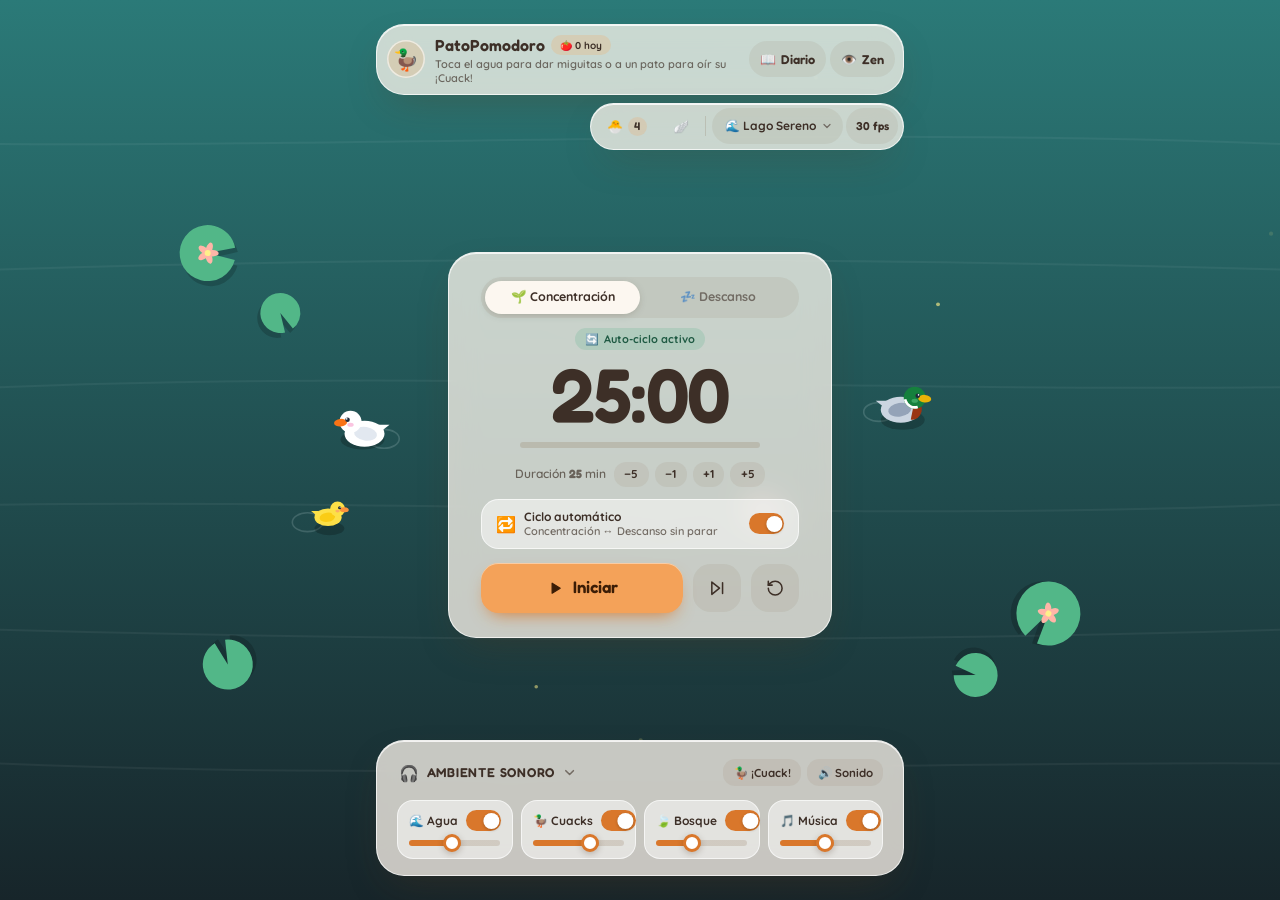
==== commit 6b2d5748: "Update index.html" ====
--- a/index.html
+++ b/index.html
@@ -1614,15 +1614,7 @@
 
         // 3. Efectos flotantes sobre el patito ("Zzz", "💛" o burbuja "¡Cuack!")
         const topY = duck.y - duck.z;
-        if (duck.state === 'SLEEPING') {
-          ctx.save();
-          ctx.fillStyle = 'rgba(255, 255, 255, 0.85)';
-          ctx.font = 'bold 13px Quicksand, sans-serif';
-          const zFloat = (timeSec * 15 + duck.seed * 10) % 24;
-          ctx.globalAlpha = 1 - zFloat / 24;
-          ctx.fillText('Zzz', duck.x + 10, topY - 20 - zFloat);
-          ctx.restore();
-        } else if (duck.quackTimer > 0) {
+        if (duck.quackTimer > 0) {
           ctx.save();
           const floatUp = (0.55 - duck.quackTimer) * 18;
           ctx.font = 'bold 12px Fredoka, sans-serif';
@@ -1648,6 +1640,14 @@
           ctx.save();
           ctx.font = '16px sans-serif';
           ctx.fillText('💛', duck.x - 8, topY - 28 - (1 - duck.heartTimer) * 15);
+          ctx.restore();
+        } else if (duck.state === 'SLEEPING') {
+          ctx.save();
+          ctx.fillStyle = 'rgba(255, 255, 255, 0.85)';
+          ctx.font = 'bold 13px Quicksand, sans-serif';
+          const zFloat = (timeSec * 15 + duck.seed * 10) % 24;
+          ctx.globalAlpha = 1 - zFloat / 24;
+          ctx.fillText('Zzz', duck.x + 10, topY - 20 - zFloat);
           ctx.restore();
         }
       }
@@ -2100,11 +2100,12 @@
     const CRUMB_SINK_TIME = 2;      // segundos que tarda en desvanecerse
 
     class LakeWorld {
-      constructor(canvas, renderer, audioMixer, onDuckCountChange) {
+      constructor(canvas, renderer, audioMixer, onDuckCountChange, getDiscoveredBreeds = null) {
         this.canvas = canvas;
         this.renderer = renderer;
         this.audio = audioMixer;
         this.onDuckCountChange = onDuckCountChange;
+        this.getDiscoveredBreeds = getDiscoveredBreeds;
         this.isBreakMode = false;
 
         this.ducks = [];
@@ -2112,6 +2113,7 @@
         this.lilyPads = [];
         this.crumbs = [];
         this.fireflies = [];
+
         this.flightEventTimer = 22; // Cada cierto tiempo llega o se va un patito volando
         this.nextFlyActionIsArrival = true;
 
@@ -2172,7 +2174,14 @@
         };
       }
 
-      getRandomBreedKey() {
+      // Si allowUndiscovered es false, elige solo entre las razas ya descubiertas en el Diario
+      getRandomBreedKey(allowUndiscovered = false) {
+        if (!allowUndiscovered && typeof this.getDiscoveredBreeds === 'function') {
+          const discovered = this.getDiscoveredBreeds();
+          if (Array.isArray(discovered) && discovered.length > 0) {
+            return discovered[Math.floor(Math.random() * discovered.length)];
+          }
+        }
         return DUCK_BREED_KEYS[Math.floor(Math.random() * DUCK_BREED_KEYS.length)];
       }
 
@@ -2248,18 +2257,18 @@
       }
 
       // Nace un patito junto a una "madre" que esté en el agua y dentro de la pantalla
-      spawnBabyDuckling() {
+      spawnBabyDuckling({ allowUndiscovered = false } = {}) {
         const mother = this.ducks.find(d => d.z === 0 && d.state !== 'TAKING_OFF'
           && d.x >= 0 && d.x <= this.width && d.y >= 0 && d.y <= this.height);
         const x = mother ? mother.x - 30 : this.width * 0.5;
         const y = mother ? mother.y + 20 : this.height * 0.5;
-        const baby = this.createDuck(x, y, true, this.getRandomBreedKey());
+        const baby = this.createDuck(x, y, true, this.getRandomBreedKey(allowUndiscovered));
         baby.heartTimer = 1.0;
         this.ducks.push(baby);
         this.makeDuckQuack(baby);
         this.enforceDuckLimit();
         if (this.onDuckCountChange) this.onDuckCountChange(this.ducks.length);
-        return this.ducks.length;
+        return baby;
       }
 
       // Si hay más de MAX_DUCKS_ON_WATER patos (sin contar los que ya se van), el más antiguo
@@ -2686,7 +2695,7 @@
         const nextMode = finishedMode === 'work' ? 'break' : 'work';
 
         if (this.onPhaseChange) {
-          this.onPhaseChange(finishedMode, nextMode, this.completedWorkCycles);
+          this.onPhaseChange(finishedMode, nextMode, this.completedWorkCycles, natural);
         }
 
         if (!this.autoTransition) {
@@ -3089,10 +3098,29 @@
         }
       };
 
-      const world = new LakeWorld(canvas, renderer, audio, (newCount) => {
-        duckCountBadge.textContent = newCount;
-        registerNewDucks(true);
-      });
+      // Registrar únicamente un patito nacido por completar un Pomodoro natural
+      const registerPomodoroDuck = (duck) => {
+        if (!duck) return;
+        const isNewBreed = store.registerBreed(duck.breedKey, true);
+        if (isNewBreed) {
+          showToast(`✨ ¡Nueva raza en tu lago: ${DUCK_BREEDS[duck.breedKey].name}!`);
+        }
+      };
+
+      const world = new LakeWorld(
+        canvas,
+        renderer,
+        audio,
+        (newCount) => {
+          duckCountBadge.textContent = newCount;
+        },
+        () => Object.keys(store.data.stats.breeds)
+      );
+
+      // Las 4 razas residentes iniciales quedan visibles en el Diario como "Residente 🏡" (0 visitas)
+      for (const duck of world.ducks) {
+        store.registerBreed(duck.breedKey, false);
+      }
       registerNewDucks(false); // Las residentes iniciales quedan descubiertas sin sumar visita
 
       // Referencias DOM
@@ -3217,24 +3245,27 @@
           trackFocusTime(remainingSec, mode, isRunning);
           updateUI(remainingSec, mode, isRunning);
         },
-        (finishedMode, nextMode) => {
+        (finishedMode, nextMode, _cycles, natural = false) => {
+          world.isBreakMode = (nextMode === 'break');
           audio.triggerCycleChime(nextMode === 'break');
 
-          // Solo cuenta como pomodoro (y patito criado) si el reloj llegó a cero sin saltarlo con ⏭.
-          // El aviso de fase va primero; el de "nueva raza" del pato que llega queda en cola detrás.
-          const finishedNaturally = finishedMode === 'work' && pomodoro.remainingSec === 0;
+          // Solo cuenta como pomodoro (y descubre nueva raza) si llegó a 00:00 naturalmente
+          const finishedNaturally = finishedMode === 'work' && natural;
           if (finishedNaturally) {
             const todayCount = store.recordCompletedPomodoro();
-            showToast(`🌙 ¡Buen trabajo! Hora de descansar · 🍅 ${todayCount} hoy · +1 patito`, { urgent: true });
+            showToast(`🎉 ¡Buen trabajo! Hora de descansar · ${todayCount} hoy · +1 patito`, { urgent: true });
           } else {
-            showToast(nextMode === 'break' ? '🌙 Hora de descansar' : '🌱 De vuelta a concentrarse', { urgent: true });
+            showToast(nextMode === 'break' ? '🌙 Hora de descansar' : '☀️ De vuelta a concentrarse', { urgent: true });
           }
 
           if (finishedMode === 'work') {
-            // Al terminar Concentración, llega un nuevo pato colorido volando
-            world.spawnFlyingDuck();
+            // Al pasar a Descanso: solo nace un patito bebé (y si fue natural, puede descubrir raza)
+            const baby = world.spawnBabyDuckling({ allowUndiscovered: finishedNaturally });
+            if (finishedNaturally) {
+              registerPomodoroDuck(baby);
+            }
           } else {
-            // Al volver a Concentración desde Descanso, los patos despiertan con un ¡Cuack! y uno sale o llega volando
+            // Al volver a Concentración: los patos despiertan y uno llega o sale volando
             world.triggerFlightShowcase();
             setTimeout(() => world.triggerRandomDuckQuack(), 450);
           }
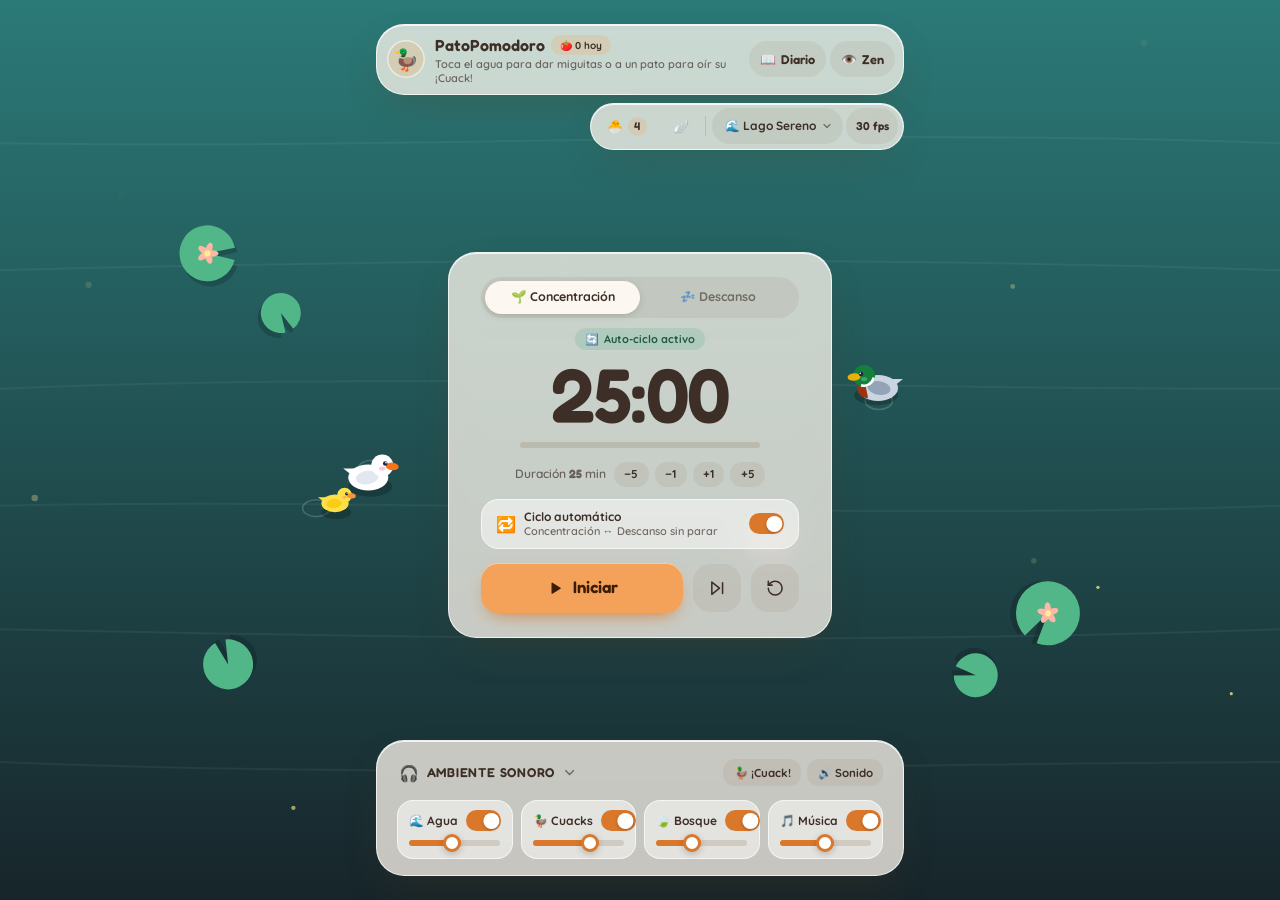
==== commit bd4357fa: "update sound" ====
--- a/index.html
+++ b/index.html
@@ -2,12 +2,14 @@
 <html lang="es">
 <head>
   <meta charset="UTF-8" />
-  <meta name="viewport" content="width=device-width, initial-scale=1.0" />
+  <!-- viewport-fit=cover: el lago llega hasta el notch y la barra de gestos (la interfaz se aparta con env(safe-area-inset-*)) -->
+  <meta name="viewport" content="width=device-width, initial-scale=1.0, viewport-fit=cover" />
   <meta name="description" content="Pomodoro cozy con un lago de patitos." />
   <meta name="theme-color" content="#2b7a78" />
   <meta name="mobile-web-app-capable" content="yes" />
   <meta name="apple-mobile-web-app-capable" content="yes" />
-  <meta name="apple-mobile-web-app-status-bar-style" content="black" />
+  <!-- iPhone instalado: barra de estado transparente, el lago se ve detrás de la hora y el notch -->
+  <meta name="apple-mobile-web-app-status-bar-style" content="black-translucent" />
   <meta name="apple-mobile-web-app-title" content="PatoPomodoro" />
   <title>PatoPomodoro</title>
   <link rel="manifest" href="manifest.webmanifest" />
@@ -708,8 +710,8 @@
 
     .zen-exit {
       position: fixed;
-      top: 14px;
-      right: 14px;
+      top: max(14px, env(safe-area-inset-top));
+      right: max(14px, env(safe-area-inset-right));
       z-index: 30;
       display: grid;
       place-items: center;
@@ -750,7 +752,7 @@
        ========================================================================== */
     .journal {
       width: min(27rem, calc(100vw - 24px));
-      max-height: calc(100% - 24px);
+      max-height: calc(100% - 24px - env(safe-area-inset-top) - env(safe-area-inset-bottom));
       margin: auto;
       padding: 0;
       overflow-y: auto;
@@ -910,6 +912,20 @@
       font-weight: 600;
       color: var(--ink-soft);
       opacity: 0.8;
+    }
+
+    /* Notch y barra de gestos: el lago se dibuja también detrás de ellos (viewport-fit=cover)
+       y la interfaz se aparta lo justo. env() vale 0 donde no hay nada que esquivar. */
+    body .hud {
+      --hud-pad: 0.75rem;
+      padding:
+        max(var(--hud-pad), env(safe-area-inset-top))
+        max(var(--hud-pad), env(safe-area-inset-right))
+        max(var(--hud-pad), env(safe-area-inset-bottom))
+        max(var(--hud-pad), env(safe-area-inset-left));
+    }
+    @media (min-width: 640px) {
+      body .hud { --hud-pad: 1.5rem; }
     }
 
     /* Pantallas bajas (móvil en horizontal): compactar la tarjeta */
@@ -963,7 +979,7 @@
       .toggle-row { padding-top: 0.4rem; padding-bottom: 0.4rem; }
       .toast {                        /* bajo la tarjeta no hay sitio: arriba de la pantalla */
         position: fixed;
-        top: 0.75rem;
+        top: max(0.75rem, env(safe-area-inset-top));
       }
     }
 
@@ -992,7 +1008,7 @@
   <canvas id="lakeCanvas" class="absolute inset-0 w-full h-full block cursor-pointer"></canvas>
 
   <!-- INTERFAZ FLOTANTE (HUD) -->
-  <div class="hud relative z-10 w-full h-full pointer-events-none flex flex-col justify-between p-3 sm:p-6 max-w-xl mx-auto">
+  <div class="hud relative z-10 w-full h-full pointer-events-none flex flex-col justify-between max-w-xl mx-auto">
 
     <!-- BARRA SUPERIOR: Estado, Diario, Modo Zen y juegos del lago (se pliega en Modo Zen) -->
     <div class="zen-collapse hud-header">
@@ -1679,8 +1695,7 @@
         this.onAmbientQuackCallback = null;
         this.quackBuffer = null;      // Cuack real ya decodificado (opcional)
         this.pendingQuackData = null; // Cuack real descargado, pendiente de decodificar
-        // Para usar un sonido real (ej. 'quack.mp3' junto a index.html), llama desde el
-        // orquestador a audio.loadRealQuackSample('./quack.mp3').
+        // El orquestador carga el sonido real con audio.loadRealQuackSample('./cuack.mp3').
 
         this.channels = {
           water: { enabled: true, volume: 0.45, gainNode: null },
@@ -1958,12 +1973,44 @@
         const data = this.pendingQuackData;
         if (!data) return;
         this.pendingQuackData = null;
-        this.ctx.decodeAudioData(data)
+        // Con callbacks: el Safari antiguo (webkitAudioContext) no devuelve promesa y sin ellos lanza error
+        new Promise((resolve, reject) => {
+          const promise = this.ctx.decodeAudioData(data, resolve, reject);
+          if (promise) promise.catch(() => {}); // el error ya llega por reject
+        })
           .then(buffer => {
-            this.quackBuffer = buffer;
+            this.quackBuffer = this.trimSilence(buffer);
             console.log('🦆 Sample real de Cuack cargado con éxito');
           })
           .catch(e => console.warn('Usando el sintetizador estilo Stardew como respaldo:', e));
+      }
+
+      // Recorta el silencio antes y después del cuack (cuack.mp3 trae 0,39 s de silencio al
+      // inicio): así suena justo cuando el pato abre el pico y el doble cuack no se retrasa.
+      trimSilence(buffer) {
+        const channels = [];
+        for (let c = 0; c < buffer.numberOfChannels; c++) channels.push(buffer.getChannelData(c));
+
+        let peak = 0;
+        channels.forEach(data => data.forEach(v => { peak = Math.max(peak, Math.abs(v)); }));
+        const threshold = peak * 0.03; // por debajo del 3 % del pico se considera silencio
+
+        let first = buffer.length;
+        let last = -1;
+        channels.forEach(data => data.forEach((v, i) => {
+          if (Math.abs(v) > threshold) {
+            first = Math.min(first, i);
+            last = Math.max(last, i);
+          }
+        }));
+        if (last < first) return buffer; // archivo en silencio: se deja tal cual
+
+        // 5 ms antes del ataque y 30 ms de cola para no cortar el sonido en seco
+        const start = Math.max(0, first - Math.floor(buffer.sampleRate * 0.005));
+        const end = Math.min(buffer.length, last + Math.floor(buffer.sampleRate * 0.03));
+        const trimmed = this.ctx.createBuffer(buffer.numberOfChannels, end - start, buffer.sampleRate);
+        channels.forEach((data, c) => trimmed.getChannelData(c).set(data.subarray(start, end)));
+        return trimmed;
       }
 
       // Devuelve si el cuack fue doble ("¡Cuack, cuack!") para que la burbuja coincida.
@@ -1994,7 +2041,9 @@
             source.start(this.ctx.currentTime + delayOffset);
           };
           playSample(0, rate);
-          if (isDouble) playSample(0.19, rate * 1.06);
+          // El sample dura más que la sílaba sintetizada: el segundo cuack entra cuando el primero
+          // ya casi termina (a los 0,19 s fijos se montaban uno encima del otro)
+          if (isDouble) playSample((this.quackBuffer.duration / rate) * 0.85, rate * 1.06);
           return isDouble;
         }
 
@@ -3066,7 +3115,7 @@
           toastTimer = setTimeout(playNextToast, 450);
         }, 3400);
       };
-      // urgent: cambio de fase o respuesta a algo que ella acaba de tocar → se muestra ya,
+      // urgent: cambio de fase o respuesta a algo → se muestra ya,
       // por delante de la cola. Si interrumpe un aviso que apenas se vio, ese vuelve a la cola.
       const showToast = (message, { urgent = false } = {}) => {
         if (urgent) {
@@ -3084,6 +3133,7 @@
 
       const renderer = new LakeRenderer(canvas, settings.theme);
       const audio = new RelaxingAudioMixer();
+      audio.loadRealQuackSample('./cuack.mp3');
 
       // Cada pato nuevo que aparece en el lago (nacido o llegado volando) suma una visita a su raza
       const seenDucks = new WeakSet();
@@ -3231,7 +3281,7 @@
 
       // Suma los segundos reales de Concentración (aguanta pausas, saltos y pestañas en segundo plano).
       // Solo cuenta entre dos ticks seguidos con el reloj en marcha: así no suman los saltos del
-      // reloj al ajustar ±min, ni una fase que arrancó sola mientras ella no estaba.
+      // reloj al ajustar ±min, ni una fase que arrancó sola
       let lastTick = null;
       const trackFocusTime = (remainingSec, mode, isRunning) => {
         if (isRunning && mode === 'work' && lastTick && lastTick.isRunning && lastTick.mode === 'work') {
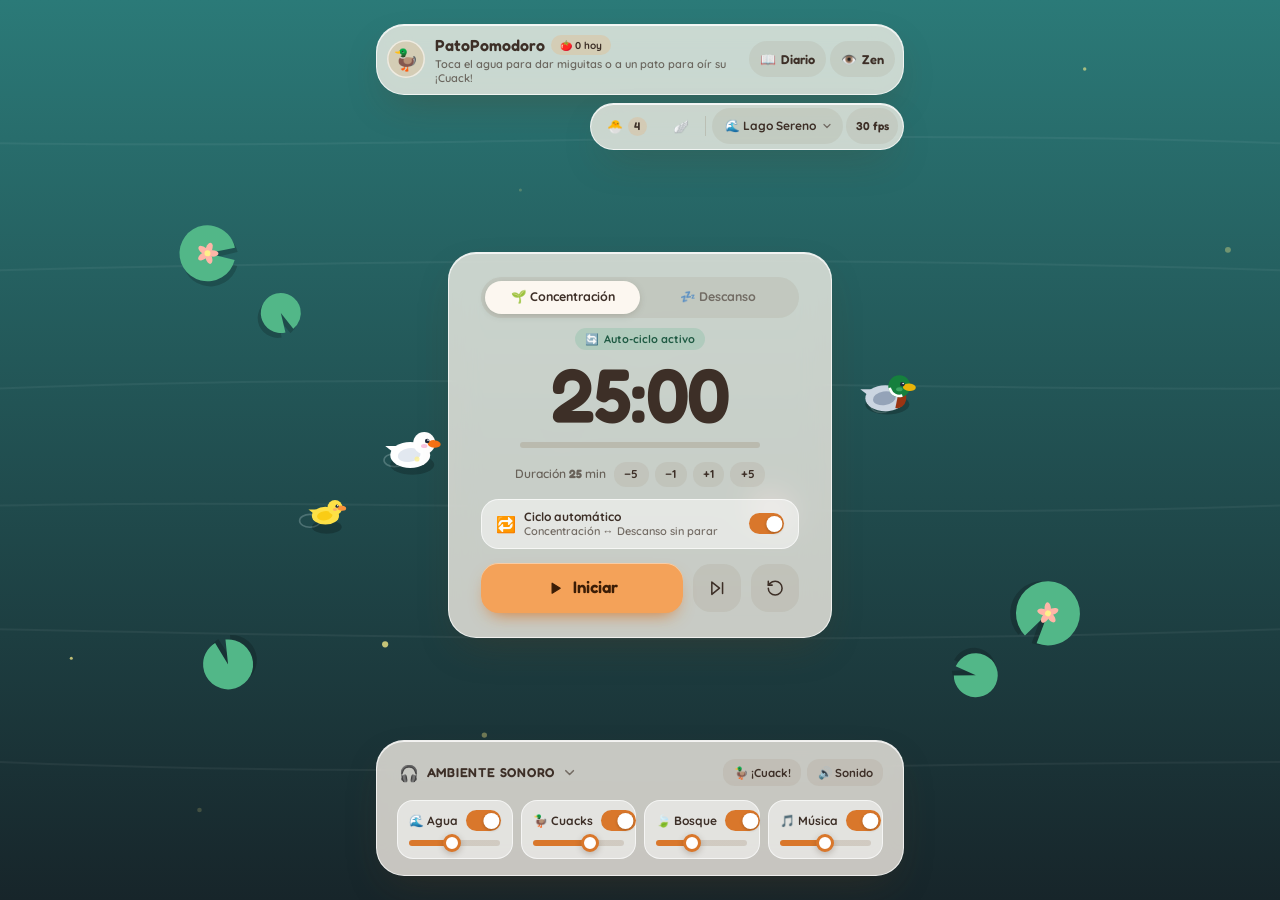
==== commit c5267aca: "fixing screen size and sound" ====
--- a/index.html
+++ b/index.html
@@ -101,18 +101,34 @@
       --accent-ink: #231c55;
     }
 
+    /* Fondo de respaldo con el mismo degradado del agua (--lake-top/--lake-bottom los pone el JS
+       según el tema): si alguna franja (barra de estado, notch) quedara sin lienzo, no se ve negra */
+    html {
+      min-height: 100%;
+      background: linear-gradient(var(--lake-top, #2b7a78), var(--lake-bottom, #17252a));
+    }
+
     body {
       height: 100vh;
       height: 100dvh;
       font-family: var(--font-body);
       color: var(--ink);
-      background-color: #17252a;
+      background-color: transparent;
       overflow: hidden;
       user-select: none;
       -webkit-user-select: none;
       touch-action: manipulation;
       -webkit-tap-highlight-color: transparent;
       transition: color var(--mood-duration) var(--mood-ease);
+    }
+
+    /* El lago cubre la pantalla física entera, notch y barra de estado incluidos:
+       position: fixed se mide contra la ventana completa (con viewport-fit=cover) */
+    #lakeCanvas {
+      position: fixed;
+      inset: 0;
+      width: 100%;
+      height: 100%;
     }
 
     .font-display {
@@ -1005,7 +1021,7 @@
 <body class="relative w-screen" data-mode="work" data-running="false" data-theme="cozyDay">
 
   <!-- LIENZO DEL LAGO (Motor 2D desacoplado) -->
-  <canvas id="lakeCanvas" class="absolute inset-0 w-full h-full block cursor-pointer"></canvas>
+  <canvas id="lakeCanvas" class="block cursor-pointer"></canvas>
 
   <!-- INTERFAZ FLOTANTE (HUD) -->
   <div class="hud relative z-10 w-full h-full pointer-events-none flex flex-col justify-between max-w-xl mx-auto">
@@ -2139,13 +2155,14 @@
        MÓDULO 3: SIMULACIÓN FÍSICA DEL LAGO, COLORES Y VUELO DE PATOS
        Soporta estados: SWIMMING | DIPPING | SLEEPING | LANDING | TAKING_OFF
        ========================================================================== */
-    // Zona donde nadan los patos: más allá de estos márgenes giran de vuelta.
+    // Zona donde nadan los patos (distancia al borde de la pantalla): toda la pantalla. Giran de
+    // vuelta cuando su centro cruza el borde, así que al girar pueden asomarse un poco por fuera.
     // Las migas se colocan dentro de esta misma zona para que siempre sean alcanzables.
-    const LAKE_BOUNDS = { side: 70, top: 130, bottom: 150 };
+    const LAKE_BOUNDS = { side: 0, top: 0, bottom: 0 };
     const LANDING_SPEED = 145;      // px/s de un pato que llega volando
-    const MAX_DUCKS_ON_WATER = 12;  // si se supera, el más antiguo se despide volando
+    const MAX_DUCKS_ON_WATER = 16;  // si se supera, el más antiguo se despide volando
     const MAX_CRUMBS = 60;
-    const CRUMB_LIFETIME = 15;      // segundos antes de que una miga empiece a hundirse
+    const CRUMB_LIFETIME = 25;      // segundos antes de que una miga empiece a hundirse
     const CRUMB_SINK_TIME = 2;      // segundos que tarda en desvanecerse
 
     class LakeWorld {
@@ -2181,8 +2198,10 @@
         const dpr = window.devicePixelRatio || 1;
         const oldWidth = this.width;
         const oldHeight = this.height;
-        this.width = window.innerWidth;
-        this.height = window.innerHeight;
+        // Tamaño real del lienzo en pantalla (con viewport-fit=cover incluye notch y barra de estado;
+        // window.innerHeight puede quedarse corto en la app instalada de iOS)
+        this.width = this.canvas.clientWidth || window.innerWidth;
+        this.height = this.canvas.clientHeight || window.innerHeight;
         this.canvas.width = this.width * dpr;
         this.canvas.height = this.height * dpr;
         this.renderer.ctx.setTransform(dpr, 0, 0, dpr, 0, 0);
@@ -2210,9 +2229,10 @@
         }
       }
 
-      // Punto más cercano dentro de la zona donde nadan los patos (con holgura de 12 px)
+      // Punto más cercano dentro de la zona donde nadan los patos (a 6 px del borde como mínimo):
+      // con la zona a pantalla completa, solo mueve las migas que caerían fuera de la pantalla
       clampToSwimZone(x, y) {
-        const inset = 12;
+        const inset = 6;
         const minX = LAKE_BOUNDS.side + inset;
         const maxX = this.width - LAKE_BOUNDS.side - inset;
         const minY = LAKE_BOUNDS.top + inset;
@@ -2337,8 +2357,8 @@
       spawnFlyingDuck(customBreedKey = null) {
         const fromLeft = Math.random() < 0.5;
         const startX = fromLeft ? -50 : this.width + 50;
-        const targetX = this.width * (0.22 + Math.random() * 0.56);
-        const targetY = this.height * (0.30 + Math.random() * 0.42);
+        const targetX = this.width * (0.12 + Math.random() * 0.76);
+        const targetY = this.height * (0.15 + Math.random() * 0.70);
         const startY = targetY - 30;
 
         const duck = this.createDuck(startX, startY, Math.random() < 0.35, customBreedKey || this.getRandomBreedKey());
@@ -2577,7 +2597,7 @@
               const cIdx = this.crumbs.indexOf(nearest);
               if (cIdx !== -1) this.crumbs.splice(cIdx, 1);
               duck.heartTimer = 1.0;
-              this.makeDuckQuack(duck);
+              //this.makeDuckQuack(duck);
             }
           } else if (duck.isBaby && i > 0) {
             const leader = this.ducks[i - 1];
@@ -3408,7 +3428,10 @@
       // La barra del sistema (app instalada) toma el color del agua del tema
       const themeColorMeta = document.querySelector('meta[name="theme-color"]');
       const refreshThemeColor = (themeKey) => {
-        themeColorMeta.setAttribute('content', VISUAL_THEMES[themeKey].waterTop);
+        const theme = VISUAL_THEMES[themeKey];
+        themeColorMeta.setAttribute('content', theme.waterTop);
+        document.documentElement.style.setProperty('--lake-top', theme.waterTop);
+        document.documentElement.style.setProperty('--lake-bottom', theme.waterBottom);
       };
       refreshThemeColor(settings.theme);
 
@@ -3700,6 +3723,22 @@
         navigator.serviceWorker.register('./sw.js').catch((err) => {
           console.warn('No se pudo registrar el service worker:', err);
         });
+
+        // Al publicar una versión nueva, su service worker toma el control: se recarga una vez para
+        // mostrarla ya (si no, el celular seguía con la versión vieja hasta reabrir la app dos veces).
+        // Nunca a mitad de un pomodoro: en ese caso se aplica al reabrir.
+        const hadController = Boolean(navigator.serviceWorker.controller);
+        let reloadingForUpdate = false;
+        navigator.serviceWorker.addEventListener('controllerchange', () => {
+          if (!hadController || reloadingForUpdate) return;
+          if (pomodoro.isRunning) {
+            showToast('✨ Hay una versión nueva: se verá al reabrir la app');
+            return;
+          }
+          reloadingForUpdate = true;
+          store.flush();
+          location.reload();
+        });
       }
 
       // Bucle principal, limitado a store.settings.fps (30 por defecto, para cuidar la batería)
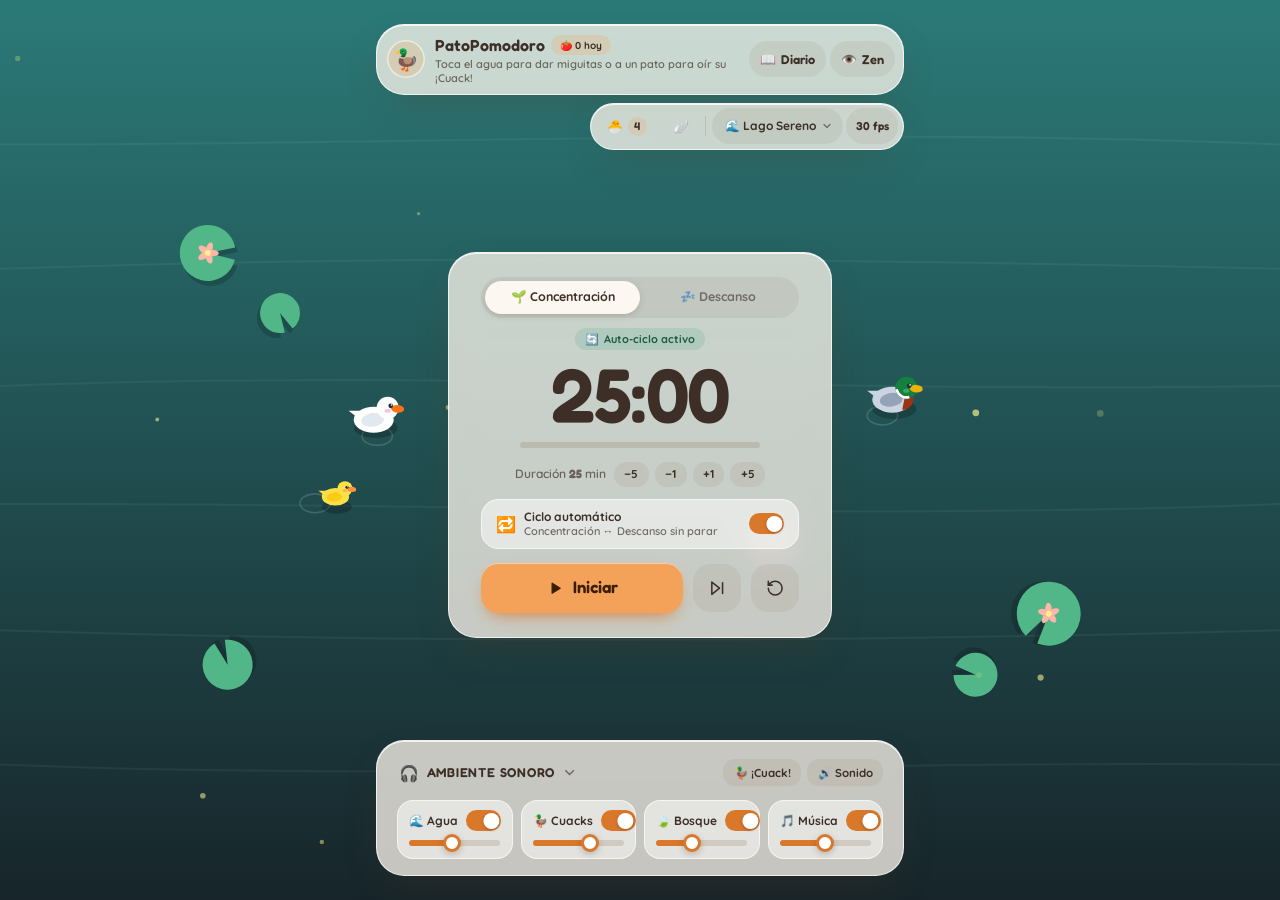
==== commit 68506ec3: "using default cuack" ====
--- a/index.html
+++ b/index.html
@@ -3153,7 +3153,7 @@
 
       const renderer = new LakeRenderer(canvas, settings.theme);
       const audio = new RelaxingAudioMixer();
-      audio.loadRealQuackSample('./cuack.mp3');
+      //audio.loadRealQuackSample('./cuack.mp3');
 
       // Cada pato nuevo que aparece en el lago (nacido o llegado volando) suma una visita a su raza
       const seenDucks = new WeakSet();
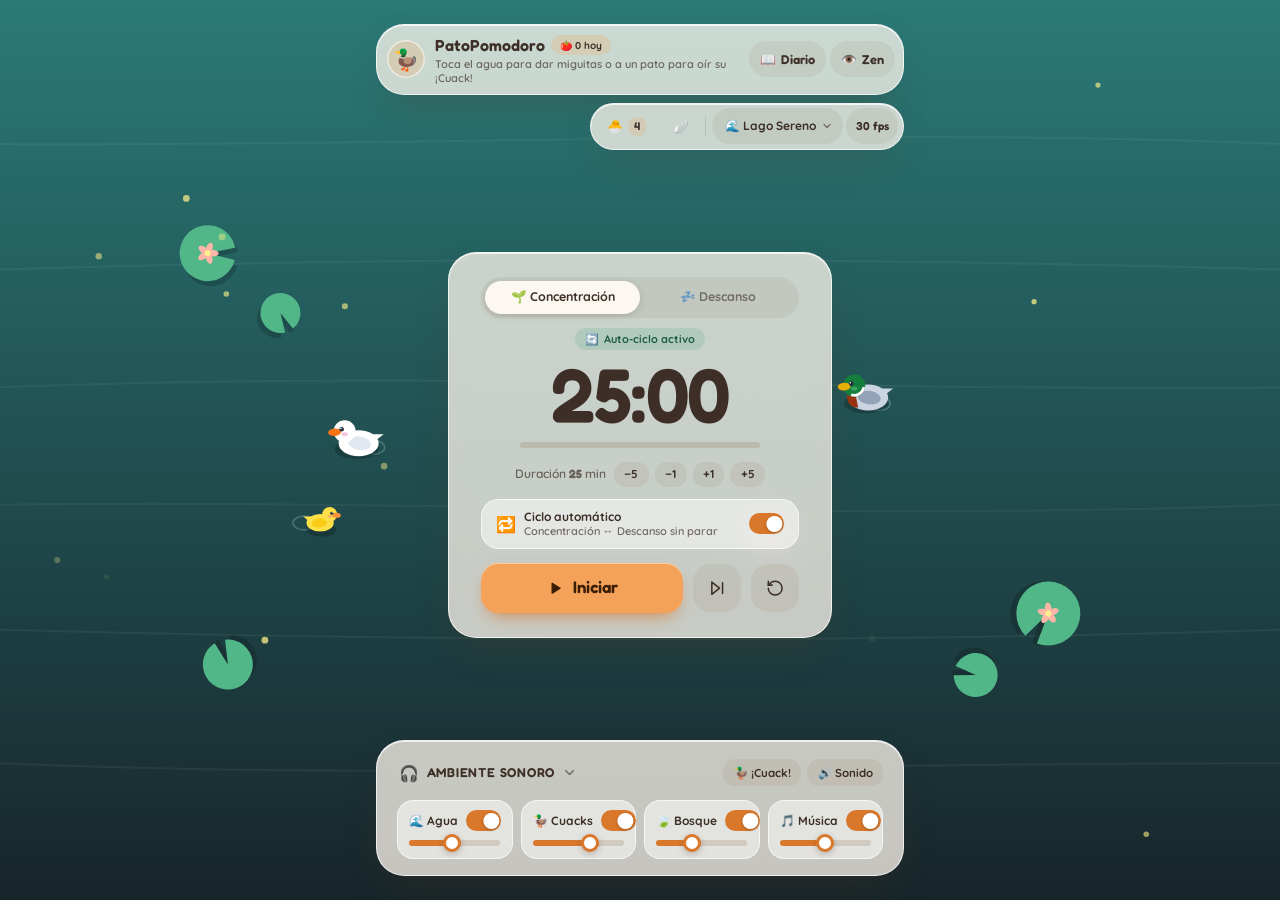
==== commit 35b2d743: "split the index in multiple files" ====
--- a/index.html
+++ b/index.html
@@ -15,1008 +15,11 @@
   <link rel="manifest" href="manifest.webmanifest" />
   <link rel="icon" type="image/png" sizes="192x192" href="icons/icon-192.png" />
   <link rel="apple-touch-icon" href="icons/apple-touch-icon.png" />
-  <!-- Tailwind ya generado (sin CDN, funciona sin internet). Va antes del <style> propio.
-       Si se añaden clases nuevas al HTML, regenerarlo con:
-       npx tailwindcss@3.4.17 -i tools/tailwind.input.css -o css/tailwind.css --content index.html --minify -->
+  <!-- Estilos: primero Tailwind ya generado (reset + clases utilitarias del HTML, sin CDN),
+       después los propios. Si se añaden clases de Tailwind nuevas, regenerarlo con:
+       npx tailwindcss@3.4.17 -i tools/tailwind.input.css -o css/tailwind.css --content "index.html,js/**/*.js" --minify -->
   <link rel="stylesheet" href="css/tailwind.css" />
-  <style>
-    /* Fuentes incluidas en la app (subconjunto latino, licencia SIL OFL: ver fonts/) */
-    @font-face {
-      font-family: 'Fredoka';
-      font-style: normal;
-      font-weight: 300 700;
-      font-display: swap;
-      src: url('fonts/fredoka.woff2') format('woff2');
-    }
-    @font-face {
-      font-family: 'Quicksand';
-      font-style: normal;
-      font-weight: 300 700;
-      font-display: swap;
-      src: url('fonts/quicksand.woff2') format('woff2');
-    }
-
-    /* ==========================================================================
-       CAPA 1: VARIABLES CSS DE TEMA UI (Fácilmente modificables)
-       Cambia estos valores para transformar toda la interfaz sin tocar el HTML/JS.
-       - data-theme en <body> ajusta el acento para que combine con el lago.
-       - data-mode en <body> pasa el vidrio de crema (Concentración) a lavanda (Descanso).
-       ========================================================================== */
-    :root {
-      --font-display: 'Fredoka', sans-serif;
-      --font-body: 'Quicksand', sans-serif;
-      --ui-radius: 1.75rem;
-      --ui-radius-sm: 1.1rem;
-      --mood-ease: cubic-bezier(0.4, 0, 0.2, 1);
-      --mood-duration: 0.8s;
-
-      /* Vidrio cálido color crema */
-      --glass-bg: rgba(255, 248, 238, 0.76);
-      --glass-bg-strong: rgba(255, 250, 243, 0.95);
-      --glass-border: rgba(255, 255, 255, 0.72);
-      --glass-shadow: 0 16px 40px -14px rgba(90, 55, 25, 0.35);
-      --glass-highlight: inset 0 1px 0 rgba(255, 255, 255, 0.8);
-      --well-bg: rgba(255, 255, 255, 0.5);
-      --well-border: rgba(255, 255, 255, 0.65);
-      --chip-bg: rgba(120, 80, 40, 0.08);
-      --chip-bg-hover: rgba(120, 80, 40, 0.15);
-      --track-bg: rgba(110, 75, 40, 0.16);
-      --ink: #3d2f27;
-      --ink-soft: rgba(61, 47, 39, 0.68);
-
-      /* Acento (Lago Sereno: albaricoque) */
-      --accent: #f4a259;
-      --accent-strong: #d9772b;
-      --accent-soft: rgba(244, 162, 89, 0.22);
-      --accent-ink: #3b1d06;
-    }
-
-    body[data-theme="sunsetGhibli"] {
-      --accent: #f2949f;
-      --accent-strong: #d0617a;
-      --accent-soft: rgba(242, 148, 159, 0.24);
-      --accent-ink: #4a1424;
-    }
-
-    body[data-theme="matchaMinimal"] {
-      --accent: #a3c48a;
-      --accent-strong: #5f8a4e;
-      --accent-soft: rgba(163, 196, 138, 0.28);
-      --accent-ink: #1f3317;
-    }
-
-    /* Modo Descanso: vidrio lavanda de atardecer y tinta índigo suave */
-    body[data-mode="break"] {
-      --glass-bg: rgba(237, 234, 252, 0.76);
-      --glass-bg-strong: rgba(245, 243, 255, 0.95);
-      --glass-shadow: 0 16px 40px -14px rgba(40, 30, 95, 0.42);
-      --chip-bg: rgba(75, 65, 150, 0.09);
-      --chip-bg-hover: rgba(75, 65, 150, 0.17);
-      --track-bg: rgba(75, 65, 150, 0.16);
-      --ink: #2f2a4d;
-      --ink-soft: rgba(47, 42, 77, 0.68);
-      --accent: #b3a8f5;
-      --accent-strong: #7466d6;
-      --accent-soft: rgba(179, 168, 245, 0.3);
-      --accent-ink: #231c55;
-    }
-
-    /* Fondo de respaldo con el mismo degradado del agua (--lake-top/--lake-bottom los pone el JS
-       según el tema): si alguna franja (barra de estado, notch) quedara sin lienzo, no se ve negra */
-    html {
-      min-height: 100%;
-      background: linear-gradient(var(--lake-top, #2b7a78), var(--lake-bottom, #17252a));
-    }
-
-    body {
-      height: 100vh;
-      height: 100dvh;
-      font-family: var(--font-body);
-      color: var(--ink);
-      background-color: transparent;
-      overflow: hidden;
-      user-select: none;
-      -webkit-user-select: none;
-      touch-action: manipulation;
-      -webkit-tap-highlight-color: transparent;
-      transition: color var(--mood-duration) var(--mood-ease);
-    }
-
-    /* El lago cubre la pantalla física entera, notch y barra de estado incluidos:
-       position: fixed se mide contra la ventana completa (con viewport-fit=cover) */
-    #lakeCanvas {
-      position: fixed;
-      inset: 0;
-      width: 100%;
-      height: 100%;
-    }
-
-    .font-display {
-      font-family: var(--font-display);
-    }
-
-    .muted {
-      color: var(--ink-soft);
-      transition: color var(--mood-duration) var(--mood-ease);
-    }
-
-    :focus-visible {
-      outline: 2.5px solid var(--accent-strong);
-      outline-offset: 2px;
-    }
-
-    /* ==========================================================================
-       CAPA 2: VIDRIO CÁLIDO Y COMPONENTES
-       ========================================================================== */
-    .glass-panel {
-      background-color: var(--glass-bg);
-      backdrop-filter: blur(16px) saturate(1.15);
-      -webkit-backdrop-filter: blur(16px) saturate(1.15);
-      border: 1.5px solid var(--glass-border);
-      border-radius: var(--ui-radius);
-      box-shadow: var(--glass-highlight), var(--glass-shadow);
-      transition:
-        background-color var(--mood-duration) var(--mood-ease),
-        border-color var(--mood-duration) var(--mood-ease),
-        box-shadow var(--mood-duration) var(--mood-ease),
-        backdrop-filter var(--mood-duration) var(--mood-ease),
-        -webkit-backdrop-filter var(--mood-duration) var(--mood-ease);
-    }
-
-    .soft-badge {
-      font-size: 10px;
-      font-weight: 700;
-      white-space: nowrap;
-      padding: 0.15rem 0.55rem;
-      border-radius: 999px;
-      background-color: var(--accent-soft);
-      transition: background-color var(--mood-duration) var(--mood-ease);
-    }
-
-    .mode-orb {
-      display: grid;
-      place-items: center;
-      flex-shrink: 0;
-      width: 2.4rem;
-      height: 2.4rem;
-      font-size: 1.3rem;
-      border-radius: 999px;
-      background-color: var(--accent-soft);
-      box-shadow: inset 0 0 0 1.5px rgba(255, 255, 255, 0.6);
-      transition: background-color var(--mood-duration) var(--mood-ease);
-    }
-
-    .subtitle {
-      font-size: 11px;
-      font-weight: 600;
-      line-height: 1.3;
-      color: var(--ink-soft);
-      display: -webkit-box;
-      -webkit-line-clamp: 2;
-      -webkit-box-orient: vertical;
-      overflow: hidden;
-      transition: color var(--mood-duration) var(--mood-ease);
-    }
-
-    /* Píldora de herramientas y botones de icono */
-    .toolbar {
-      display: flex;
-      align-items: center;
-      gap: 0.2rem;
-      padding: 0.3rem;
-      border-radius: 999px;
-    }
-
-    .tool-btn {
-      display: inline-flex;
-      align-items: center;
-      gap: 0.3rem;
-      height: 2.25rem;
-      padding: 0 0.7rem;
-      border-radius: 999px;
-      font-family: var(--font-display);
-      font-weight: 600;
-      font-size: 0.8rem;
-      white-space: nowrap;
-      transition: background-color 0.2s ease, transform 0.2s ease;
-    }
-    .tool-btn:hover { background-color: var(--chip-bg-hover); }
-    .tool-btn:active { transform: scale(0.94); }
-    .tool-btn-soft { background-color: var(--chip-bg); }
-
-    .tool-count {
-      display: inline-grid;
-      place-items: center;
-      min-width: 1.2rem;
-      height: 1.2rem;
-      padding: 0 0.3rem;
-      border-radius: 999px;
-      font-size: 0.7rem;
-      background-color: var(--accent-soft);
-      transition: background-color var(--mood-duration) var(--mood-ease);
-    }
-
-    .tool-sep {
-      width: 1px;
-      height: 1.25rem;
-      margin: 0 0.15rem;
-      background-color: var(--track-bg);
-    }
-
-    .tool-fps {
-      padding: 0 0.6rem;
-      font-size: 0.72rem;
-      font-variant-numeric: tabular-nums;
-      background-color: var(--chip-bg);
-    }
-
-    .tool-select {
-      -webkit-appearance: none;
-      appearance: none;
-      height: 2.25rem;
-      padding: 0 1.7rem 0 0.8rem;
-      border-radius: 999px;
-      font-size: 0.75rem;
-      font-weight: 700;
-      cursor: pointer;
-      background-color: var(--chip-bg);
-      background-image: url("data:image/svg+xml,%3Csvg xmlns='http://www.w3.org/2000/svg' viewBox='0 0 24 24' fill='none' stroke='%233d2f27' stroke-opacity='.6' stroke-width='2.5' stroke-linecap='round' stroke-linejoin='round'%3E%3Cpath d='m6 9 6 6 6-6'/%3E%3C/svg%3E");
-      background-repeat: no-repeat;
-      background-position: right 0.6rem center;
-      background-size: 0.75rem;
-      transition: background-color 0.2s ease;
-    }
-    .tool-select:hover { background-color: var(--chip-bg-hover); }
-    body[data-mode="break"] .tool-select {
-      /* La flecha es un SVG con color fijo: en Descanso se cambia a la tinta índigo */
-      background-image: url("data:image/svg+xml,%3Csvg xmlns='http://www.w3.org/2000/svg' viewBox='0 0 24 24' fill='none' stroke='%232f2a4d' stroke-opacity='.6' stroke-width='2.5' stroke-linecap='round' stroke-linejoin='round'%3E%3Cpath d='m6 9 6 6 6-6'/%3E%3C/svg%3E");
-    }
-
-    .chip-btn {
-      padding: 0.3rem 0.65rem;
-      border-radius: 0.75rem;
-      font-size: 0.72rem;
-      font-weight: 700;
-      white-space: nowrap;
-      background-color: var(--chip-bg);
-      transition: background-color 0.2s ease, transform 0.15s ease;
-    }
-    .chip-btn:hover { background-color: var(--chip-bg-hover); }
-    .chip-btn:active { transform: scale(0.94); }
-
-    .icon-btn {
-      display: grid;
-      place-items: center;
-      flex-shrink: 0;
-      width: 3rem;
-      height: 3rem;
-      border-radius: 1.1rem;
-      background-color: var(--chip-bg);
-      transition: background-color 0.2s ease, transform 0.15s ease;
-    }
-    .icon-btn:hover { background-color: var(--chip-bg-hover); }
-    .icon-btn:active { transform: scale(0.94); }
-    .icon-btn-sm {
-      width: 2.25rem;
-      height: 2.25rem;
-      border-radius: 999px;
-    }
-
-    .icon,
-    .icon-btn svg {
-      display: block;
-      width: 1.15rem;
-      height: 1.15rem;
-    }
-
-    /* Tarjeta del reloj */
-    .timer-card {
-      position: relative;
-    }
-
-    /* Halo que "respira" mientras el reloj corre (solo opacidad: barato para el móvil) */
-    .timer-card::before {
-      content: '';
-      position: absolute;
-      inset: 0;
-      border-radius: inherit;
-      box-shadow: 0 0 36px 2px var(--accent);
-      opacity: 0;
-      pointer-events: none;
-      transition: opacity 0.6s ease;
-    }
-    body[data-running="true"] .timer-card::before {
-      animation: cozy-breathe 4.5s ease-in-out infinite;
-    }
-    @keyframes cozy-breathe {
-      0%, 100% { opacity: 0.08; }
-      50% { opacity: 0.5; }
-    }
-
-    .segmented {
-      position: relative;
-      display: grid;
-      grid-template-columns: 1fr 1fr;
-      width: 100%;
-      padding: 0.25rem;
-      border-radius: 999px;
-      background-color: var(--chip-bg);
-      transition: background-color var(--mood-duration) var(--mood-ease);
-    }
-    .segmented-pill {
-      position: absolute;
-      top: 0.25rem;
-      bottom: 0.25rem;
-      left: 0.25rem;
-      width: calc(50% - 0.25rem);
-      border-radius: 999px;
-      background-color: var(--glass-bg-strong);
-      box-shadow: 0 2px 8px -2px rgba(60, 40, 20, 0.25);
-      transition:
-        transform 0.55s cubic-bezier(0.34, 1.3, 0.5, 1),
-        background-color var(--mood-duration) var(--mood-ease);
-    }
-    body[data-mode="break"] .segmented-pill {
-      transform: translateX(100%);
-    }
-    .segmented-btn {
-      position: relative;
-      z-index: 1;
-      padding: 0.45rem 0.5rem;
-      border-radius: 999px;
-      font-size: 0.78rem;
-      font-weight: 700;
-      opacity: 0.6;
-      transition: opacity 0.3s ease;
-    }
-    .segmented-btn:hover,
-    .segmented-btn[aria-pressed="true"] { opacity: 1; }
-
-    .status-pill {
-      display: inline-flex;
-      align-items: center;
-      gap: 0.3rem;
-      padding: 0.15rem 0.65rem;
-      border-radius: 999px;
-      font-size: 11px;
-      font-weight: 700;
-      color: #1f5a43;
-      background-color: rgba(52, 168, 120, 0.16);
-      transition: background-color 0.4s ease, color 0.4s ease;
-    }
-    .status-pill[data-state="off"] {
-      color: var(--ink-soft);
-      background-color: var(--chip-bg);
-    }
-
-    .timer-digits {
-      font-family: var(--font-display);
-      font-weight: 600;
-      font-variant-numeric: tabular-nums;
-      font-size: 4rem;
-      line-height: 1;
-      letter-spacing: -0.02em;
-      margin: 0.4rem 0 0.6rem;
-      text-shadow: 0 2px 24px rgba(10, 20, 25, 0), 0 1px 2px rgba(10, 20, 25, 0);
-      transition:
-        font-size 0.7s var(--mood-ease),
-        color var(--mood-duration) var(--mood-ease),
-        text-shadow var(--mood-duration) var(--mood-ease);
-    }
-    @media (min-width: 640px) {
-      .timer-digits { font-size: 4.75rem; }
-    }
-    .timer-digits.is-popping {
-      animation: cozy-pop 0.6s cubic-bezier(0.34, 1.56, 0.64, 1);
-    }
-    @keyframes cozy-pop {
-      from { transform: scale(0.93); opacity: 0.55; }
-      to { transform: scale(1); opacity: 1; }
-    }
-
-    .progress-track {
-      width: 100%;
-      max-width: 15rem;
-      height: 6px;
-      border-radius: 999px;
-      overflow: hidden;
-      background-color: var(--track-bg);
-      transition: background-color var(--mood-duration) var(--mood-ease);
-    }
-    .progress-fill {
-      width: 100%;
-      height: 100%;
-      border-radius: inherit;
-      background-color: var(--accent-strong);
-      transform: scaleX(0);
-      transform-origin: left center;
-      transition:
-        transform 0.35s linear,
-        background-color var(--mood-duration) var(--mood-ease);
-    }
-
-    .toggle-row {
-      display: flex;
-      align-items: center;
-      justify-content: space-between;
-      gap: 0.75rem;
-      width: 100%;
-      padding: 0.55rem 0.85rem;
-      border-radius: var(--ui-radius-sm);
-      background-color: var(--well-bg);
-      border: 1px solid var(--well-border);
-      cursor: pointer;
-      text-align: left;
-      transition: background-color 0.25s ease;
-    }
-    .toggle-row:hover { background-color: rgba(255, 255, 255, 0.68); }
-
-    /* Mini-interruptores (el checkbox real sigue ahí, invisible, para accesibilidad) */
-    .switch {
-      position: relative;
-      display: inline-flex;
-      flex-shrink: 0;
-      width: 2.2rem;
-      height: 1.3rem;
-    }
-    .switch input {
-      position: absolute;
-      inset: 0;
-      z-index: 1;
-      width: 100%;
-      height: 100%;
-      margin: 0;
-      opacity: 0;
-      cursor: pointer;
-    }
-    .switch-track {
-      position: relative;
-      width: 100%;
-      height: 100%;
-      border-radius: 999px;
-      background-color: var(--track-bg);
-      transition: background-color 0.25s ease;
-    }
-    .switch-track::after {
-      content: '';
-      position: absolute;
-      top: 0.15rem;
-      left: 0.15rem;
-      width: 1rem;
-      height: 1rem;
-      border-radius: 50%;
-      background-color: #ffffff;
-      box-shadow: 0 1px 3px rgba(40, 25, 10, 0.3);
-      transition: transform 0.3s cubic-bezier(0.34, 1.4, 0.5, 1);
-    }
-    .switch input:checked + .switch-track { background-color: var(--accent-strong); }
-    .switch input:checked + .switch-track::after { transform: translateX(0.9rem); }
-    .switch input:focus-visible + .switch-track {
-      outline: 2.5px solid var(--accent-strong);
-      outline-offset: 2px;
-    }
-
-    .primary-btn {
-      display: flex;
-      align-items: center;
-      justify-content: center;
-      gap: 0.5rem;
-      padding: 0.8rem 1.25rem;
-      border-radius: 1.1rem;
-      font-family: var(--font-display);
-      font-weight: 600;
-      font-size: 1.05rem;
-      color: var(--accent-ink);
-      background-color: var(--accent);
-      box-shadow: inset 0 1px 0 rgba(255, 255, 255, 0.45), 0 8px 18px -8px var(--accent-strong);
-      transition:
-        background-color var(--mood-duration) var(--mood-ease),
-        color var(--mood-duration) var(--mood-ease),
-        box-shadow var(--mood-duration) var(--mood-ease),
-        transform 0.15s ease,
-        filter 0.2s ease;
-    }
-    .primary-btn:hover { filter: brightness(1.04) saturate(1.06); }
-    .primary-btn:active { transform: scale(0.96); }
-
-    /* Sliders personalizados con pista rellena (--fill se actualiza desde JS) */
-    input[type="range"] {
-      -webkit-appearance: none;
-      appearance: none;
-      width: 100%;
-      height: 6px;
-      border-radius: 999px;
-      cursor: pointer;
-      outline-offset: 5px;
-      background: linear-gradient(to right, var(--accent-strong) 0 var(--fill, 50%), var(--track-bg) var(--fill, 50%) 100%);
-    }
-    input[type="range"]::-webkit-slider-thumb {
-      -webkit-appearance: none;
-      appearance: none;
-      width: 18px;
-      height: 18px;
-      border-radius: 50%;
-      background: #ffffff;
-      border: 3px solid var(--accent-strong);
-      box-shadow: 0 2px 6px rgba(60, 35, 15, 0.25);
-      transition: transform 0.15s ease;
-    }
-    input[type="range"]::-webkit-slider-thumb:hover {
-      transform: scale(1.15);
-    }
-    input[type="range"]::-moz-range-thumb {
-      width: 12px;
-      height: 12px;
-      border-radius: 50%;
-      background: #ffffff;
-      border: 3px solid var(--accent-strong);
-      box-shadow: 0 2px 6px rgba(60, 35, 15, 0.25);
-    }
-    input[type="range"]::-moz-range-track {
-      background: transparent;
-    }
-
-    /* Mezclador plegable */
-    .mixer-toggle {
-      display: flex;
-      align-items: center;
-      gap: 0.45rem;
-      min-width: 0;
-      padding: 0.2rem 0.45rem 0.2rem 0.15rem;
-      border-radius: 0.8rem;
-    }
-    .mixer-title {
-      font-family: var(--font-display);
-      font-weight: 600;
-      font-size: 0.8rem;
-      letter-spacing: 0.06em;
-      text-transform: uppercase;
-      white-space: nowrap;
-    }
-    .mixer-chevron {
-      width: 0.95rem;
-      height: 0.95rem;
-      opacity: 0.6;
-      transition: transform 0.4s var(--mood-ease);
-    }
-    .mixer.is-collapsed .mixer-chevron { transform: rotate(-90deg); }
-
-    .collapsible {
-      display: grid;
-      grid-template-rows: 1fr;
-      transition:
-        grid-template-rows 0.5s var(--mood-ease),
-        opacity 0.35s ease,
-        visibility 0s;
-    }
-    .collapsible > * { min-height: 0; }
-    .mixer.is-collapsed .collapsible {
-      grid-template-rows: 0fr;
-      opacity: 0;
-      visibility: hidden;
-      transition:
-        grid-template-rows 0.5s var(--mood-ease),
-        opacity 0.25s ease,
-        visibility 0s linear 0.5s;
-    }
-    .mixer.is-collapsed .collapsible > * { overflow: hidden; }
-
-    .channel-card {
-      display: flex;
-      flex-direction: column;
-      gap: 0.55rem;
-      padding: 0.6rem 0.7rem 0.75rem;
-      border-radius: 1rem;
-      background-color: var(--well-bg);
-      border: 1px solid var(--well-border);
-      transition: opacity 0.3s ease;
-    }
-    .channel-card:has(.switch input:not(:checked)) { opacity: 0.5; }
-    .channel-name {
-      font-size: 0.75rem;
-      font-weight: 700;
-      white-space: nowrap;
-    }
-
-    /* Aviso suave bajo el reloj (cambio de fase, nueva raza, pista del Modo Zen) */
-    .toast {
-      position: absolute;
-      left: 50%;
-      top: calc(100% + 0.75rem);
-      z-index: 5;
-      width: max-content;
-      max-width: min(22rem, calc(100vw - 32px));
-      padding: 0.55rem 1rem;
-      border-radius: 1.2rem;
-      font-size: 0.8rem;
-      font-weight: 700;
-      text-align: center;
-      color: var(--ink);
-      background-color: var(--glass-bg-strong);
-      box-shadow: var(--glass-shadow);
-      opacity: 0;
-      transform: translate(-50%, 6px);
-      pointer-events: none;
-      transition: opacity 0.4s ease, transform 0.4s var(--mood-ease);
-    }
-    .toast.is-visible {
-      opacity: 1;
-      transform: translate(-50%, 0);
-    }
-
-    /* ==========================================================================
-       CAPA 3: MODO ZEN (solo el reloj flotando sobre el lago)
-       Los bloques .zen-collapse se pliegan con grid-template-rows para que el
-       reloj se deslice suavemente al centro de la pantalla.
-       ========================================================================== */
-    .zen-collapse {
-      display: grid;
-      grid-template-rows: 1fr;
-      transition:
-        grid-template-rows 0.6s var(--mood-ease),
-        opacity 0.45s ease 0.1s,
-        visibility 0s;
-    }
-    .zen-collapse > * { min-height: 0; }
-    body.zen .zen-collapse {
-      grid-template-rows: 0fr;
-      opacity: 0;
-      visibility: hidden;
-      pointer-events: none;
-      transition:
-        grid-template-rows 0.6s var(--mood-ease),
-        opacity 0.35s ease,
-        visibility 0s linear 0.6s;
-    }
-    body.zen .zen-collapse > * { overflow: hidden; }
-
-    .zen-only {
-      display: grid;
-      grid-template-rows: 0fr;
-      opacity: 0;
-      visibility: hidden;
-      transition:
-        grid-template-rows 0.6s var(--mood-ease),
-        opacity 0.3s ease,
-        visibility 0s linear 0.6s;
-    }
-    .zen-only > * {
-      min-height: 0;
-      overflow: hidden;
-    }
-    body.zen .zen-only {
-      grid-template-rows: 1fr;
-      opacity: 1;
-      visibility: visible;
-      transition:
-        grid-template-rows 0.6s var(--mood-ease),
-        opacity 0.5s ease 0.25s,
-        visibility 0s;
-    }
-
-    .zen-mode-label {
-      padding-bottom: 0.2rem;
-      font-family: var(--font-display);
-      font-weight: 600;
-      font-size: 0.95rem;
-      letter-spacing: 0.04em;
-      color: rgba(255, 248, 238, 0.9);
-      text-shadow: 0 1px 10px rgba(10, 20, 25, 0.35);
-    }
-
-    body.zen .timer-card {
-      background-color: transparent;
-      border-color: transparent;
-      box-shadow: inset 0 1px 0 rgba(255, 255, 255, 0), 0 0 0 0 rgba(0, 0, 0, 0);
-      backdrop-filter: blur(0px) saturate(1);
-      -webkit-backdrop-filter: blur(0px) saturate(1);
-      pointer-events: none;
-    }
-    body.zen .timer-card::before {
-      animation: none;
-      opacity: 0;
-    }
-    body.zen .timer-digits {
-      font-size: clamp(4.5rem, 24vmin, 11rem);
-      color: #fff8ee;
-      text-shadow: 0 2px 24px rgba(10, 20, 25, 0.35), 0 1px 2px rgba(10, 20, 25, 0.3);
-    }
-    body.zen .progress-track { background-color: rgba(255, 255, 255, 0.18); }
-    body.zen .progress-fill { background-color: rgba(255, 248, 238, 0.85); }
-
-    .zen-exit {
-      position: fixed;
-      top: max(14px, env(safe-area-inset-top));
-      right: max(14px, env(safe-area-inset-right));
-      z-index: 30;
-      display: grid;
-      place-items: center;
-      width: 2.6rem;
-      height: 2.6rem;
-      border-radius: 999px;
-      color: #fff8ee;
-      background-color: rgba(255, 255, 255, 0.12);
-      border: 1px solid rgba(255, 255, 255, 0.22);
-      opacity: 0;
-      visibility: hidden;
-      transition:
-        opacity 0.3s ease,
-        visibility 0s linear 0.3s,
-        background-color 0.2s ease;
-    }
-    .zen-exit svg {
-      width: 1.1rem;
-      height: 1.1rem;
-    }
-    body.zen .zen-exit {
-      opacity: 0.35;
-      visibility: visible;
-      transition:
-        opacity 0.6s ease 0.4s,
-        visibility 0s,
-        background-color 0.2s ease;
-    }
-    body.zen .zen-exit:hover,
-    body.zen .zen-exit:focus-visible {
-      opacity: 1;
-      background-color: rgba(255, 255, 255, 0.22);
-      transition-delay: 0s;
-    }
-
-    /* ==========================================================================
-       CAPA 4: DIARIO DEL LAGO (modal)
-       ========================================================================== */
-    .journal {
-      width: min(27rem, calc(100vw - 24px));
-      max-height: calc(100% - 24px - env(safe-area-inset-top) - env(safe-area-inset-bottom));
-      margin: auto;
-      padding: 0;
-      overflow-y: auto;
-      overscroll-behavior: contain;
-      color: var(--ink);
-      background-color: var(--glass-bg-strong);
-      backdrop-filter: blur(18px);
-      -webkit-backdrop-filter: blur(18px);
-      border: 1.5px solid var(--glass-border);
-      border-radius: var(--ui-radius);
-      box-shadow: var(--glass-highlight), 0 30px 60px -20px rgba(60, 35, 15, 0.45);
-    }
-    .journal[open] {
-      animation: journal-in 0.45s cubic-bezier(0.34, 1.3, 0.5, 1);
-    }
-    .journal::backdrop {
-      background-color: rgba(35, 24, 14, 0.32);
-      backdrop-filter: blur(3px);
-      -webkit-backdrop-filter: blur(3px);
-    }
-    @keyframes journal-in {
-      from { opacity: 0; transform: translateY(14px) scale(0.96); }
-      to { opacity: 1; transform: none; }
-    }
-    .journal-inner {
-      padding: 1.1rem 1.1rem 1.2rem;
-    }
-
-    .stat-tile {
-      padding: 0.65rem 0.4rem 0.7rem;
-      border-radius: 1rem;
-      text-align: center;
-      background-color: var(--well-bg);
-      border: 1px solid var(--well-border);
-    }
-    .stat-value {
-      font-family: var(--font-display);
-      font-weight: 600;
-      font-size: 1.55rem;
-      line-height: 1.1;
-      font-variant-numeric: tabular-nums;
-    }
-    .stat-label {
-      font-size: 0.66rem;
-      font-weight: 700;
-      line-height: 1.2;
-      color: var(--ink-soft);
-    }
-
-    .journal-section { margin-top: 1rem; }
-    .section-head {
-      display: flex;
-      align-items: baseline;
-      justify-content: space-between;
-      gap: 0.5rem;
-      margin-bottom: 0.5rem;
-    }
-    .section-head h3 {
-      font-family: var(--font-display);
-      font-weight: 600;
-      font-size: 0.92rem;
-    }
-
-    /* Minutos por día: una sola serie, un solo tono, barras finas sobre la línea base */
-    .week-bars {
-      display: grid;
-      grid-template-columns: repeat(7, 1fr);
-      padding: 0.6rem 0.4rem 0.35rem;
-      border-radius: 1rem;
-      background-color: var(--well-bg);
-      border: 1px solid var(--well-border);
-    }
-    .week-col {
-      display: flex;
-      flex-direction: column;
-      align-items: center;
-      gap: 0.3rem;
-      padding: 0.15rem 0;
-      border-radius: 0.6rem;
-    }
-    .week-col:disabled { cursor: default; }
-    .week-bar-area {
-      display: flex;
-      align-items: flex-end;
-      justify-content: center;
-      width: 100%;
-      height: 4.5rem;
-      border-bottom: 1px solid var(--track-bg);
-    }
-    .week-bar {
-      width: 1.1rem;
-      max-width: 70%;
-      border-radius: 4px 4px 0 0;
-      background-color: var(--accent-strong);
-      opacity: 0.5;
-      transform-origin: bottom center;
-      transition: opacity 0.2s ease;
-    }
-    .journal[open] .week-bar {
-      animation: bar-grow 0.7s var(--mood-ease) both;
-      animation-delay: calc(var(--i, 0) * 45ms);
-    }
-    @keyframes bar-grow {
-      from { transform: scaleY(0); }
-      to { transform: scaleY(1); }
-    }
-    .week-col.is-selected .week-bar { opacity: 1; }
-    .week-day {
-      font-size: 0.68rem;
-      font-weight: 700;
-      color: var(--ink-soft);
-    }
-    .week-col.is-today .week-day {
-      color: var(--ink);
-      text-decoration: underline 2px var(--accent-strong);
-      text-underline-offset: 3px;
-    }
-    .week-col:disabled .week-day { opacity: 0.45; }
-
-    /* Coleccionables: cada raza se dibuja con el propio LakeRenderer */
-    .breed-card {
-      display: flex;
-      flex-direction: column;
-      align-items: center;
-      gap: 0.1rem;
-      padding: 0.5rem 0.3rem 0.6rem;
-      border-radius: 1rem;
-      text-align: center;
-      background-color: var(--well-bg);
-      border: 1px solid var(--well-border);
-    }
-    .breed-card.is-locked {
-      border-style: dashed;
-      border-color: var(--track-bg);
-      background-color: rgba(255, 255, 255, 0.25);
-    }
-    .breed-canvas {
-      width: 72px;
-      height: 52px;
-    }
-    .breed-card.is-locked .breed-canvas {
-      filter: brightness(0) opacity(0.18);
-    }
-    .breed-name {
-      font-family: var(--font-display);
-      font-weight: 600;
-      font-size: 0.74rem;
-      line-height: 1.15;
-    }
-    .breed-meta {
-      font-size: 0.62rem;
-      font-weight: 700;
-      color: var(--ink-soft);
-    }
-    .breed-since {
-      font-size: 0.58rem;
-      font-weight: 600;
-      color: var(--ink-soft);
-      opacity: 0.8;
-    }
-
-    /* Notch y barra de gestos: el lago se dibuja también detrás de ellos (viewport-fit=cover)
-       y la interfaz se aparta lo justo. env() vale 0 donde no hay nada que esquivar. */
-    body .hud {
-      --hud-pad: 0.75rem;
-      padding:
-        max(var(--hud-pad), env(safe-area-inset-top))
-        max(var(--hud-pad), env(safe-area-inset-right))
-        max(var(--hud-pad), env(safe-area-inset-bottom))
-        max(var(--hud-pad), env(safe-area-inset-left));
-    }
-    @media (min-width: 640px) {
-      body .hud { --hud-pad: 1.5rem; }
-    }
-
-    /* Pantallas bajas (móvil en horizontal): compactar la tarjeta */
-    @media (max-height: 560px) {
-      .timer-digits { font-size: 3rem; margin: 0.2rem 0 0.4rem; }
-      .subtitle { display: none; }
-    }
-
-    /* Celular en horizontal: dos columnas para que todo quepa sin desplazarse.
-       Reloj a la izquierda; cabecera y mezclador a la derecha. En Zen, la columna
-       derecha se pliega (grid-template-columns se anima) y el reloj queda centrado. */
-    /* (Se prefijan con body para ganar a las clases de Tailwind del mismo elemento: flex, max-w-xl, py-*) */
-    @media (orientation: landscape) and (max-height: 560px) {
-      body .hud {
-        display: grid;
-        grid-template-columns: minmax(0, 1fr) minmax(0, 1fr);
-        grid-template-rows: auto minmax(0, 1fr);
-        grid-template-areas:
-          "main header"
-          "main footer";
-        column-gap: 0.75rem;
-        row-gap: 0.5rem;
-        max-width: 60rem;
-        transition:
-          grid-template-columns 0.6s var(--mood-ease),
-          column-gap 0.6s var(--mood-ease);
-      }
-      body.zen .hud {
-        grid-template-columns: minmax(0, 1fr) minmax(0, 0fr);
-        column-gap: 0;
-      }
-      body .hud-header { grid-area: header; }
-      body .hud-main {
-        grid-area: main;
-        padding-top: 0;
-        padding-bottom: 0;
-      }
-      body .hud-footer {
-        grid-area: footer;
-        align-self: start;
-        max-height: 100%;
-        overflow-y: auto;             /* si el mezclador abierto no cabe, se desplaza dentro */
-        pointer-events: auto;
-        scrollbar-width: none;        /* se desplaza con el dedo, sin barra visible */
-      }
-      body .hud-footer::-webkit-scrollbar { display: none; }
-      body .channel-grid { grid-template-columns: repeat(2, minmax(0, 1fr)); }
-      body .timer-card { padding-top: 0.85rem; padding-bottom: 0.9rem; }
-      body .mixer { padding: 0.7rem 0.8rem; }
-      body .compact-hide { display: none; }
-      .toggle-row { padding-top: 0.4rem; padding-bottom: 0.4rem; }
-      .toast {                        /* bajo la tarjeta no hay sitio: arriba de la pantalla */
-        position: fixed;
-        top: max(0.75rem, env(safe-area-inset-top));
-      }
-    }
-
-    /* Horizontal estrecho (p. ej. iPhone SE, 667×375): solo íconos y textos cortos */
-    @media (orientation: landscape) and (max-height: 560px) and (max-width: 760px) {
-      body .compact-narrow-hide { display: none; }
-      body .timer-card { padding-left: 1rem; padding-right: 1rem; }
-      .segmented-btn { font-size: 0.72rem; padding-left: 0.25rem; padding-right: 0.25rem; }
-      .tool-btn { padding: 0 0.55rem; }
-      .tool-select { padding-left: 0.6rem; padding-right: 1.5rem; }
-    }
-
-    @media (prefers-reduced-motion: reduce) {
-      *, *::before, *::after {
-        animation-duration: 0.01ms !important;
-        animation-iteration-count: 1 !important;
-        transition-duration: 0.01ms !important;
-        transition-delay: 0s !important;
-      }
-    }
-  </style>
+  <link rel="stylesheet" href="css/app.css" />
 </head>
 <body class="relative w-screen" data-mode="work" data-running="false" data-theme="cozyDay">
 
@@ -1285,2486 +288,19 @@
   </dialog>
 
   <!-- ==========================================================================
-       ARQUITECTURA JAVASCRIPT DESACOPLADA EN 5 MÓDULOS
-       1. VISUAL_THEMES, DUCK_BREEDS & RENDERER (Independiente de la lógica)
-       2. RELAXING_AUDIO_MIXER (Web Audio API con síntesis formante de ¡Cuack!)
-       3. LAKE_WORLD (Físicas 2.5D, vuelo de llegada/salida, razas y estados)
-       4. DRIFT_FREE_POMODORO (Reloj exacto con Auto-Transición Focus <-> Break)
-       5. LAKE_JOURNAL_STORE (Persistencia en localStorage y Diario del Lago)
+       JAVASCRIPT (módulos ES en js/): main.js crea y conecta todo lo demás
+       js/main.js            Punto de entrada (orquestador): empieza a leer por aquí
+       js/config.js          Temas visuales y razas de patos (solo datos)
+       js/lake-renderer.js   Módulo 1 · Dibuja el lago en el canvas
+       js/audio-mixer.js     Módulo 2 · Sonido ambiente y cuacks (Web Audio)
+       js/lake-world.js      Módulo 3 · Física y comportamiento de los patos
+       js/pomodoro-timer.js  Módulo 4 · Temporizador sin deriva
+       js/journal-store.js   Módulo 5 · Ajustes y estadísticas (localStorage)
+       js/focus-tracker.js   Minutos reales de concentración
+       js/lake-loop.js       Bucle de animación
+       js/pwa.js             Service worker y actualizaciones
+       js/ui/*.js            Paneles: reloj, herramientas, sonido, Diario, Zen y avisos
        ========================================================================== -->
-  <script>
-    /* ==========================================================================
-       MÓDULO 1: CONFIGURACIÓN VISUAL, RAZAS DE PATOS Y RENDERER DESACOPLADO
-       Puedes agregar nuevos colores de patitos o cambiar todo el arte aquí.
-       ========================================================================== */
-    const VISUAL_THEMES = {
-      cozyDay: {
-        waterTop: '#2b7a78',
-        waterBottom: '#17252a',
-        waterBreakTint: 'rgba(15, 23, 42, 0.38)',
-        rippleColor: 'rgba(222, 242, 241, 0.45)',
-        lilyPadColor: '#52b788',
-        lilyFlowerColor: '#ffb5a7',
-        particleColor: 'rgba(254, 240, 138, 0.75)'
-      },
-      sunsetGhibli: {
-        waterTop: '#c96480',
-        waterBottom: '#2d3142',
-        waterBreakTint: 'rgba(20, 14, 38, 0.45)',
-        rippleColor: 'rgba(255, 229, 217, 0.45)',
-        lilyPadColor: '#4a7c59',
-        lilyFlowerColor: '#ffd166',
-        particleColor: 'rgba(255, 209, 102, 0.85)'
-      },
-      matchaMinimal: {
-        waterTop: '#6b9080',
-        waterBottom: '#344e41',
-        waterBreakTint: 'rgba(22, 34, 28, 0.42)',
-        rippleColor: 'rgba(234, 244, 244, 0.4)',
-        lilyPadColor: '#a3b18a',
-        lilyFlowerColor: '#f6bd60',
-        particleColor: 'rgba(246, 189, 96, 0.8)'
-      }
-    };
-
-    // Catálogo modular de colorcitos / razas de patos
-    const DUCK_BREEDS = {
-      whitePekin: {
-        name: 'Blanco Nube',
-        body: '#ffffff',
-        head: '#ffffff',
-        wing: '#e2e8f0',
-        beak: '#f97316',
-        cheek: 'rgba(244, 114, 182, 0.42)',
-        neckRing: null,
-        chest: null
-      },
-      classicYellow: {
-        name: 'Amarillo Sol',
-        body: '#fde047',
-        head: '#fde047',
-        wing: '#facc15',
-        beak: '#fb923c',
-        cheek: 'rgba(251, 113, 133, 0.45)',
-        neckRing: null,
-        chest: null
-      },
-      mallard: {
-        name: 'Ánade Real',
-        body: '#cbd5e1',
-        head: '#15803d', // Cabeza verde esmeralda clásica
-        wing: '#94a3b8',
-        beak: '#eab308',
-        cheek: 'rgba(134, 239, 172, 0.35)',
-        neckRing: '#ffffff', // Collar blanco
-        chest: '#9a3412'     // Pecho castaño
-      },
-      pinkSakura: {
-        name: 'Rosado Sakura',
-        body: '#fbcfe8',
-        head: '#fbcfe8',
-        wing: '#f472b6',
-        beak: '#fb923c',
-        cheek: 'rgba(225, 29, 72, 0.35)',
-        neckRing: null,
-        chest: null
-      },
-      cinnamon: {
-        name: 'Canela Cappuccino',
-        body: '#d97706',
-        head: '#b45309',
-        wing: '#fde68a',
-        beak: '#fb923c',
-        cheek: 'rgba(254, 215, 170, 0.45)',
-        neckRing: '#fef3c7',
-        chest: null
-      },
-      skyBlue: {
-        name: 'Celeste Cielo',
-        body: '#bae6fd',
-        head: '#bae6fd',
-        wing: '#7dd3fc',
-        beak: '#f59e0b',
-        cheek: 'rgba(244, 114, 182, 0.4)',
-        neckRing: null,
-        chest: null
-      }
-    };
-
-    const DUCK_BREED_KEYS = Object.keys(DUCK_BREEDS);
-
-    class LakeRenderer {
-      constructor(canvas, initialThemeKey = 'cozyDay') {
-        this.canvas = canvas;
-        this.ctx = canvas.getContext('2d');
-        this.theme = VISUAL_THEMES[initialThemeKey] || VISUAL_THEMES.cozyDay;
-      }
-
-      setTheme(themeKey) {
-        if (VISUAL_THEMES[themeKey]) {
-          this.theme = VISUAL_THEMES[themeKey];
-        }
-      }
-
-      drawBackground(width, height, isBreakMode, timeSec) {
-        const { ctx, theme } = this;
-        const grad = ctx.createLinearGradient(0, 0, 0, height);
-        grad.addColorStop(0, theme.waterTop);
-        grad.addColorStop(1, theme.waterBottom);
-        ctx.fillStyle = grad;
-        ctx.fillRect(0, 0, width, height);
-
-        // Ondas de luz suaves en el agua
-        ctx.save();
-        ctx.strokeStyle = 'rgba(255, 255, 255, 0.05)';
-        ctx.lineWidth = 2;
-        for (let i = 0; i < 6; i++) {
-          const y = (height * 0.15) + i * (height * 0.14) + Math.sin(timeSec * 0.8 + i) * 10;
-          ctx.beginPath();
-          ctx.moveTo(0, y);
-          ctx.bezierCurveTo(
-            width * 0.33, y + Math.cos(timeSec + i) * 18,
-            width * 0.66, y - Math.sin(timeSec + i) * 18,
-            width, y
-          );
-          ctx.stroke();
-        }
-        ctx.restore();
-
-        if (isBreakMode) {
-          ctx.fillStyle = theme.waterBreakTint;
-          ctx.fillRect(0, 0, width, height);
-        }
-      }
-
-      drawRipple(ripple) {
-        const { ctx, theme } = this;
-        ctx.save();
-        ctx.strokeStyle = theme.rippleColor;
-        ctx.globalAlpha = Math.max(0, ripple.alpha);
-        ctx.lineWidth = 1.6;
-        ctx.beginPath();
-        ctx.ellipse(ripple.x, ripple.y, ripple.radius, ripple.radius * 0.62, 0, 0, Math.PI * 2);
-        ctx.stroke();
-        ctx.restore();
-      }
-
-      drawLilyPad(pad, timeSec) {
-        const { ctx, theme } = this;
-        const swayX = Math.sin(timeSec * 0.9 + pad.seed) * 3;
-        const swayY = Math.cos(timeSec * 0.7 + pad.seed) * 2;
-
-        ctx.save();
-        ctx.translate(pad.x + swayX, pad.y + swayY);
-        ctx.rotate(pad.rotation + Math.sin(timeSec * 0.4 + pad.seed) * 0.05);
-
-        ctx.fillStyle = 'rgba(0, 0, 0, 0.18)';
-        ctx.beginPath();
-        ctx.arc(3, 5, pad.radius, 0.25, Math.PI * 2 - 0.25);
-        ctx.lineTo(3, 5);
-        ctx.fill();
-
-        ctx.fillStyle = theme.lilyPadColor;
-        ctx.beginPath();
-        ctx.arc(0, 0, pad.radius, 0.22, Math.PI * 2 - 0.22);
-        ctx.lineTo(0, 0);
-        ctx.closePath();
-        ctx.fill();
-
-        if (pad.hasFlower) {
-          ctx.fillStyle = theme.lilyFlowerColor;
-          for (let i = 0; i < 5; i++) {
-            ctx.beginPath();
-            const angle = (i * Math.PI * 2) / 5;
-            ctx.ellipse(
-              Math.cos(angle) * 5,
-              Math.sin(angle) * 5,
-              6, 3.2, angle, 0, Math.PI * 2
-            );
-            ctx.fill();
-          }
-          ctx.fillStyle = '#fef08a';
-          ctx.beginPath();
-          ctx.arc(0, 0, 3, 0, Math.PI * 2);
-          ctx.fill();
-        }
-        ctx.restore();
-      }
-
-      drawCrumb(crumb) {
-        const { ctx } = this;
-        ctx.save();
-        // Las migas que nadie come se hunden y se desvanecen (alpha lo calcula LakeWorld)
-        ctx.globalAlpha = Math.min(1, Math.max(0, crumb.alpha ?? 1));
-        ctx.fillStyle = '#fde68a';
-        ctx.beginPath();
-        ctx.arc(crumb.x, crumb.y, crumb.size, 0, Math.PI * 2);
-        ctx.fill();
-        ctx.restore();
-      }
-
-      /* ------------------------------------------------------------------------
-         RENDERIZADO DE PATITO (Soporta colores/razas, vuelo en altura Z y ¡Cuack!)
-         ------------------------------------------------------------------------ */
-      drawDuck(duck, timeSec) {
-        const { ctx } = this;
-        const breed = DUCK_BREEDS[duck.breedKey] || DUCK_BREEDS.classicYellow;
-        const isBaby = duck.isBaby;
-        const baseScale = isBaby ? 0.68 : 1.0;
-        const isFlying = duck.z > 1 || duck.state === 'LANDING' || duck.state === 'TAKING_OFF';
-        const bobOffset = isFlying ? 0 : Math.sin(timeSec * 4 + duck.seed) * 2.2;
-        const facingRight = Math.cos(duck.angle) >= 0;
-
-        // 1. Sombra proyectada sobre el agua (se achica cuando el pato vuela alto)
-        const shadowScale = baseScale * Math.max(0.32, 1 - duck.z / 260);
-        const shadowAlpha = Math.max(0.08, 0.22 - (duck.z / 900));
-        ctx.save();
-        ctx.translate(duck.x, duck.y + 12);
-        ctx.scale(shadowScale, shadowScale);
-        ctx.fillStyle = `rgba(0, 0, 0, ${shadowAlpha})`;
-        ctx.beginPath();
-        ctx.ellipse(0, 0, 22, 10, 0, 0, Math.PI * 2);
-        ctx.fill();
-        ctx.restore();
-
-        // 2. Cuerpo del patito (elevado en -duck.z cuando va volando)
-        ctx.save();
-        ctx.translate(duck.x, duck.y - duck.z + bobOffset);
-        ctx.scale(baseScale, baseScale);
-
-        if (!facingRight) {
-          ctx.scale(-1, 1);
-        }
-
-        // Inclinación sutil al despegar o aterrizar
-        if (duck.state === 'TAKING_OFF') {
-          ctx.rotate(-0.18);
-        } else if (duck.state === 'LANDING' && duck.z > 8) {
-          ctx.rotate(0.14);
-        }
-
-        // Ala trasera cuando está aleteando en vuelo
-        if (isFlying) {
-          const flap = Math.sin(timeSec * 32 + duck.seed) * 11;
-          ctx.fillStyle = breed.wing;
-          ctx.beginPath();
-          ctx.ellipse(2, -6 + flap * 0.7, 13, 6, -0.5, 0, Math.PI * 2);
-          ctx.fill();
-        }
-
-        // Cuerpo redondeado
-        ctx.fillStyle = breed.body;
-        ctx.beginPath();
-        ctx.ellipse(-2, 4, 20, 13, 0, 0, Math.PI * 2);
-        ctx.fill();
-
-        // Pecho de color (ej. Ánade Real / Mallard)
-        if (breed.chest) {
-          ctx.fillStyle = breed.chest;
-          ctx.beginPath();
-          ctx.ellipse(10, 4, 9, 10, 0.2, -Math.PI * 0.5, Math.PI * 0.5);
-          ctx.fill();
-        }
-
-        // Colita levantada
-        ctx.fillStyle = breed.body;
-        ctx.beginPath();
-        ctx.moveTo(-18, 2);
-        ctx.lineTo(-27, -5);
-        ctx.lineTo(-16, -5);
-        ctx.closePath();
-        ctx.fill();
-
-        // Ala principal (aletea rápido en vuelo; nadando queda plegada)
-        const wingFlapY = isFlying ? Math.sin(timeSec * 32 + duck.seed) * 10 : 0;
-        const wingAngle = isFlying ? -0.35 + Math.sin(timeSec * 32 + duck.seed) * 0.45 : -0.15;
-        ctx.fillStyle = breed.wing;
-        ctx.beginPath();
-        ctx.ellipse(-3, 4 - Math.abs(wingFlapY * 0.35), 11.5, 6.8, wingAngle, 0, Math.PI * 2);
-        ctx.fill();
-
-        const dipOffset = duck.state === 'DIPPING' ? 7 : 0;
-
-        // Cabeza
-        ctx.fillStyle = breed.head;
-        ctx.beginPath();
-        ctx.arc(12, -8 + dipOffset, 11, 0, Math.PI * 2);
-        ctx.fill();
-
-        // Collar si la raza lo incluye: arco en la base de la cabeza, del lado del cuerpo.
-        // Va después de la cabeza; si se dibuja antes, el círculo de la cabeza lo tapa entero.
-        if (breed.neckRing) {
-          ctx.strokeStyle = breed.neckRing;
-          ctx.lineWidth = 2.6;
-          ctx.beginPath();
-          ctx.arc(12, -8 + dipOffset, 9.7, Math.PI * 0.4, Math.PI * 0.95);
-          ctx.stroke();
-        }
-
-        // Pico (se abre en dos mitades cuando hace ¡Cuack!)
-        ctx.fillStyle = breed.beak;
-        if (duck.quackTimer > 0) {
-          // Pico superior abierto
-          ctx.beginPath();
-          ctx.ellipse(22, -9.2 + dipOffset, 6.5, 2.7, -0.18, 0, Math.PI * 2);
-          ctx.fill();
-          // Pico inferior abierto
-          ctx.beginPath();
-          ctx.ellipse(21.5, -4.5 + dipOffset, 5.8, 2.4, 0.24, 0, Math.PI * 2);
-          ctx.fill();
-        } else {
-          ctx.beginPath();
-          ctx.ellipse(22, -7 + dipOffset, 6.5, 3.8, 0.08, 0, Math.PI * 2);
-          ctx.fill();
-        }
-
-        // Ojo
-        ctx.strokeStyle = '#1e293b';
-        ctx.fillStyle = '#1e293b';
-        if (duck.state === 'SLEEPING') {
-          ctx.lineWidth = 2;
-          ctx.beginPath();
-          ctx.arc(15, -9 + dipOffset, 2.5, 0.1, Math.PI - 0.1);
-          ctx.stroke();
-        } else {
-          ctx.beginPath();
-          ctx.arc(15, -10 + dipOffset, 2.3, 0, Math.PI * 2);
-          ctx.fill();
-          ctx.fillStyle = '#ffffff';
-          ctx.beginPath();
-          ctx.arc(15.8, -10.8 + dipOffset, 0.8, 0, Math.PI * 2);
-          ctx.fill();
-        }
-
-        // Mejilla sonrojada
-        ctx.fillStyle = breed.cheek;
-        ctx.beginPath();
-        ctx.ellipse(12, -5 + dipOffset, 3.2, 2, 0, 0, Math.PI * 2);
-        ctx.fill();
-
-        ctx.restore();
-
-        // 3. Efectos flotantes sobre el patito ("Zzz", "💛" o burbuja "¡Cuack!")
-        const topY = duck.y - duck.z;
-        if (duck.quackTimer > 0) {
-          ctx.save();
-          const floatUp = (0.55 - duck.quackTimer) * 18;
-          ctx.font = 'bold 12px Fredoka, sans-serif';
-          const text = duck.quackText || '¡Cuack!';
-          const textWidth = ctx.measureText(text).width;
-          const bx = duck.x - textWidth / 2 - 7;
-          const by = topY - 40 - floatUp;
-
-          // Burbujita cómic redondeada
-          ctx.fillStyle = 'rgba(255, 255, 255, 0.92)';
-          ctx.beginPath();
-          if (ctx.roundRect) {
-            ctx.roundRect(bx, by, textWidth + 14, 20, 10);
-          } else {
-            ctx.rect(bx, by, textWidth + 14, 20); // Navegadores sin roundRect (iOS < 16)
-          }
-          ctx.fill();
-
-          ctx.fillStyle = '#0f172a';
-          ctx.fillText(text, bx + 7, by + 14);
-          ctx.restore();
-        } else if (duck.heartTimer > 0) {
-          ctx.save();
-          ctx.font = '16px sans-serif';
-          ctx.fillText('💛', duck.x - 8, topY - 28 - (1 - duck.heartTimer) * 15);
-          ctx.restore();
-        } else if (duck.state === 'SLEEPING') {
-          ctx.save();
-          ctx.fillStyle = 'rgba(255, 255, 255, 0.85)';
-          ctx.font = 'bold 13px Quicksand, sans-serif';
-          const zFloat = (timeSec * 15 + duck.seed * 10) % 24;
-          ctx.globalAlpha = 1 - zFloat / 24;
-          ctx.fillText('Zzz', duck.x + 10, topY - 20 - zFloat);
-          ctx.restore();
-        }
-      }
-
-      drawFirefly(particle, timeSec) {
-        const { ctx, theme } = this;
-        const pulse = 0.4 + 0.6 * Math.sin(timeSec * 3 + particle.seed);
-        ctx.save();
-        ctx.fillStyle = theme.particleColor;
-        // pulse va de -0.2 a 1; canvas ignora un globalAlpha negativo (dejaría 1 = destello)
-        ctx.globalAlpha = Math.max(0, pulse);
-        ctx.beginPath();
-        ctx.arc(particle.x, particle.y, particle.size, 0, Math.PI * 2);
-        ctx.fill();
-        ctx.restore();
-      }
-    }
-
-    /* ==========================================================================
-       MÓDULO 2: MOTOR DE AUDIO PROCEDURAL MULTICAPA (Web Audio API)
-       Incluye síntesis de "¡Cuack!" estilo Stardew Valley (voz áspera con
-       modulación AM + filtro de pico) + campana zen para cambios de ciclo.
-       ========================================================================== */
-    class RelaxingAudioMixer {
-      constructor() {
-        this.ctx = null;
-        this.isInitialized = false;
-        this.isMutedAll = false;
-        this.onAmbientQuackCallback = null;
-        this.quackBuffer = null;      // Cuack real ya decodificado (opcional)
-        this.pendingQuackData = null; // Cuack real descargado, pendiente de decodificar
-        // El orquestador carga el sonido real con audio.loadRealQuackSample('./cuack.mp3').
-
-        this.channels = {
-          water: { enabled: true, volume: 0.45, gainNode: null },
-          ducks: { enabled: true, volume: 0.65, gainNode: null },
-          forest: { enabled: true, volume: 0.35, gainNode: null },
-          music: { enabled: true, volume: 0.50, gainNode: null }
-        };
-
-        this.pentatonicNotes = [261.63, 293.66, 329.63, 392.00, 440.00, 523.25, 587.33, 659.25];
-      }
-
-      initIfNeeded() {
-        if (this.isInitialized) {
-          // 'suspended' (autoplay o segundo plano) o 'interrupted' (iOS tras una llamada o alarma)
-          if (this.ctx.state !== 'running' && this.ctx.state !== 'closed') {
-            this.ctx.resume().catch(() => {});
-          }
-          return;
-        }
-
-        const AudioCtx = window.AudioContext || window.webkitAudioContext;
-        this.ctx = new AudioCtx();
-        this.masterGain = this.ctx.createGain();
-        this.masterGain.gain.value = 1.0;
-        this.masterGain.connect(this.ctx.destination);
-
-        Object.keys(this.channels).forEach(key => {
-          const g = this.ctx.createGain();
-          this.channels[key].gainNode = g;
-          g.connect(this.masterGain);
-        });
-
-        this.setupWaterStream();
-        this.setupForestBreeze();
-        this.setupLoopTimers();
-        this.updateAllGains();
-        this.isInitialized = true;
-        this.decodePendingQuack();
-      }
-
-      updateAllGains() {
-        if (!this.isInitialized) return;
-        const now = this.ctx.currentTime;
-        this.masterGain.gain.setTargetAtTime(this.isMutedAll ? 0 : 1, now, 0.1);
-
-        Object.keys(this.channels).forEach(key => {
-          const ch = this.channels[key];
-          const target = ch.enabled ? ch.volume : 0;
-          ch.gainNode.gain.setTargetAtTime(target, now, 0.15);
-        });
-      }
-
-      setChannelState(channelName, enabled, volume) {
-        this.initIfNeeded();
-        const ch = this.channels[channelName];
-        if (!ch) return;
-        if (typeof enabled === 'boolean') ch.enabled = enabled;
-        if (typeof volume === 'number') ch.volume = volume;
-        this.updateAllGains();
-      }
-
-      toggleMasterMute() {
-        this.initIfNeeded();
-        this.isMutedAll = !this.isMutedAll;
-        this.updateAllGains();
-        return this.isMutedAll;
-      }
-
-      // 1. Corriente de agua relajante
-      setupWaterStream() {
-        const bufferSize = 2 * this.ctx.sampleRate;
-        const noiseBuffer = this.ctx.createBuffer(1, bufferSize, this.ctx.sampleRate);
-        const output = noiseBuffer.getChannelData(0);
-        let lastOut = 0.0;
-        for (let i = 0; i < bufferSize; i++) {
-          const white = Math.random() * 2 - 1;
-          output[i] = (lastOut + (0.02 * white)) / 1.02;
-          lastOut = output[i];
-          output[i] *= 0.18;
-        }
-
-        const whiteNoise = this.ctx.createBufferSource();
-        whiteNoise.buffer = noiseBuffer;
-        whiteNoise.loop = true;
-
-        const filter = this.ctx.createBiquadFilter();
-        filter.type = 'lowpass';
-        filter.frequency.value = 420;
-
-        const lfo = this.ctx.createOscillator();
-        lfo.frequency.value = 0.18;
-        const lfoGain = this.ctx.createGain();
-        lfoGain.gain.value = 180;
-        lfo.connect(lfoGain);
-        lfoGain.connect(filter.frequency);
-
-        whiteNoise.connect(filter);
-        filter.connect(this.channels.water.gainNode);
-
-        whiteNoise.start(0);
-        lfo.start(0);
-      }
-
-      // 2. Brisa en las hojas del bosque
-      setupForestBreeze() {
-        const bufferSize = 2 * this.ctx.sampleRate;
-        const noiseBuffer = this.ctx.createBuffer(1, bufferSize, this.ctx.sampleRate);
-        const output = noiseBuffer.getChannelData(0);
-        for (let i = 0; i < bufferSize; i++) {
-          output[i] = (Math.random() * 2 - 1) * 0.04;
-        }
-
-        const breezeSource = this.ctx.createBufferSource();
-        breezeSource.buffer = noiseBuffer;
-        breezeSource.loop = true;
-
-        const bandpass = this.ctx.createBiquadFilter();
-        bandpass.type = 'bandpass';
-        bandpass.frequency.value = 950;
-        bandpass.Q.value = 2.5;
-
-        const lfo = this.ctx.createOscillator();
-        lfo.frequency.value = 0.11;
-        const lfoGain = this.ctx.createGain();
-        lfoGain.gain.value = 350;
-        lfo.connect(lfoGain);
-        lfoGain.connect(bandpass.frequency);
-
-        breezeSource.connect(bandpass);
-        bandpass.connect(this.channels.forest.gainNode);
-
-        breezeSource.start(0);
-        lfo.start(0);
-      }
-
-      // Sonido suave de aleteo / chapoteo al aterrizar o despegar
-      triggerWingSplash() {
-        if (!this.isInitialized || !this.channels.water.enabled || this.isMutedAll) return;
-        const now = this.ctx.currentTime;
-        const dur = 0.35;
-        const bufSize = Math.floor(this.ctx.sampleRate * dur);
-        const buf = this.ctx.createBuffer(1, bufSize, this.ctx.sampleRate);
-        const data = buf.getChannelData(0);
-        for (let i = 0; i < bufSize; i++) {
-          data[i] = (Math.random() * 2 - 1) * Math.sin((i / bufSize) * Math.PI);
-        }
-        const src = this.ctx.createBufferSource();
-        src.buffer = buf;
-
-        const filter = this.ctx.createBiquadFilter();
-        filter.type = 'bandpass';
-        filter.frequency.setValueAtTime(650, now);
-        filter.frequency.linearRampToValueAtTime(1200, now + dur);
-        filter.Q.value = 1.8;
-
-        const gain = this.ctx.createGain();
-        gain.gain.setValueAtTime(0.18, now);
-        gain.gain.exponentialRampToValueAtTime(0.01, now + dur);
-
-        src.connect(filter);
-        filter.connect(gain);
-        gain.connect(this.channels.water.gainNode);
-        src.start(now);
-      }
-
-      // Campana Zen suave al cambiar automáticamente entre Concentración y Descanso
-      triggerCycleChime(toBreak = true) {
-        this.initIfNeeded();
-        if (this.isMutedAll) return;
-        const now = this.ctx.currentTime;
-        const notes = toBreak ? [523.25, 659.25, 783.99] : [392.00, 523.25, 659.25, 783.99];
-
-        notes.forEach((freq, idx) => {
-          const osc = this.ctx.createOscillator();
-          const env = this.ctx.createGain();
-          osc.type = 'sine';
-          osc.frequency.setValueAtTime(freq, now + idx * 0.14);
-
-          env.gain.setValueAtTime(0.001, now + idx * 0.14);
-          env.gain.linearRampToValueAtTime(0.16, now + idx * 0.14 + 0.03);
-          env.gain.exponentialRampToValueAtTime(0.0008, now + idx * 0.14 + 1.8);
-
-          osc.connect(env);
-          env.connect(this.masterGain);
-          osc.start(now + idx * 0.14);
-          osc.stop(now + idx * 0.14 + 1.85);
-        });
-      }
-
-      // 4. Pajarito lejano del bosque
-      triggerForestBird() {
-        if (!this.isInitialized || !this.channels.forest.enabled || this.isMutedAll) return;
-        const now = this.ctx.currentTime;
-        const osc = this.ctx.createOscillator();
-        const env = this.ctx.createGain();
-
-        osc.type = 'sine';
-        const f1 = 1800 + Math.random() * 600;
-        osc.frequency.setValueAtTime(f1, now);
-        osc.frequency.exponentialRampToValueAtTime(f1 * 1.25, now + 0.08);
-        osc.frequency.exponentialRampToValueAtTime(f1 * 0.9, now + 0.18);
-
-        env.gain.setValueAtTime(0.001, now);
-        env.gain.linearRampToValueAtTime(0.05, now + 0.03);
-        env.gain.exponentialRampToValueAtTime(0.001, now + 0.20);
-
-        osc.connect(env);
-        env.connect(this.channels.forest.gainNode);
-
-        osc.start(now);
-        osc.stop(now + 0.22);
-      }
-
-      // 5. Nota musical ambiental (Kalimba / Piano suave)
-      triggerMusicNote() {
-        if (!this.isInitialized || !this.channels.music.enabled || this.isMutedAll) return;
-        const now = this.ctx.currentTime;
-        const freq = this.pentatonicNotes[Math.floor(Math.random() * this.pentatonicNotes.length)];
-
-        const osc = this.ctx.createOscillator();
-        const subOsc = this.ctx.createOscillator();
-        const env = this.ctx.createGain();
-
-        osc.type = 'sine';
-        osc.frequency.setValueAtTime(freq, now);
-
-        subOsc.type = 'triangle';
-        subOsc.frequency.setValueAtTime(freq * 0.5, now);
-
-        env.gain.setValueAtTime(0.001, now);
-        env.gain.linearRampToValueAtTime(0.14, now + 0.05);
-        env.gain.exponentialRampToValueAtTime(0.0008, now + 2.6);
-
-        osc.connect(env);
-        subOsc.connect(env);
-        env.connect(this.channels.music.gainNode);
-
-        osc.start(now);
-        subOsc.start(now);
-        osc.stop(now + 2.7);
-        subOsc.stop(now + 2.7);
-      }
-
-      setupLoopTimers() {
-        setInterval(() => {
-          if (Math.random() < 0.78) this.triggerMusicNote();
-        }, 2100);
-
-        // Cuacks orgánicos vinculados visualmente a un patito del lago
-        setInterval(() => {
-          if (Math.random() < 0.42 && this.onAmbientQuackCallback) {
-            this.onAmbientQuackCallback();
-          }
-          if (Math.random() < 0.38) {
-            this.triggerForestBird();
-          }
-        }, 4200);
-      }
-
-      // Cuack real opcional. Solo descarga el archivo: se decodifica en initIfNeeded (al primer
-      // toque) para no crear el AudioContext antes de tiempo. Si falla (archivo ausente o
-      // página abierta con file://), se usa el sintetizador estilo Stardew.
-      async loadRealQuackSample(url) {
-        try {
-          const response = await fetch(url);
-          if (!response.ok) throw new Error(`HTTP ${response.status}`);
-          this.pendingQuackData = await response.arrayBuffer();
-          if (this.isInitialized) this.decodePendingQuack();
-        } catch (e) {
-          console.warn('Usando el sintetizador estilo Stardew como respaldo:', e);
-        }
-      }
-
-      decodePendingQuack() {
-        const data = this.pendingQuackData;
-        if (!data) return;
-        this.pendingQuackData = null;
-        // Con callbacks: el Safari antiguo (webkitAudioContext) no devuelve promesa y sin ellos lanza error
-        new Promise((resolve, reject) => {
-          const promise = this.ctx.decodeAudioData(data, resolve, reject);
-          if (promise) promise.catch(() => {}); // el error ya llega por reject
-        })
-          .then(buffer => {
-            this.quackBuffer = this.trimSilence(buffer);
-            console.log('🦆 Sample real de Cuack cargado con éxito');
-          })
-          .catch(e => console.warn('Usando el sintetizador estilo Stardew como respaldo:', e));
-      }
-
-      // Recorta el silencio antes y después del cuack (cuack.mp3 trae 0,39 s de silencio al
-      // inicio): así suena justo cuando el pato abre el pico y el doble cuack no se retrasa.
-      trimSilence(buffer) {
-        const channels = [];
-        for (let c = 0; c < buffer.numberOfChannels; c++) channels.push(buffer.getChannelData(c));
-
-        let peak = 0;
-        channels.forEach(data => data.forEach(v => { peak = Math.max(peak, Math.abs(v)); }));
-        const threshold = peak * 0.03; // por debajo del 3 % del pico se considera silencio
-
-        let first = buffer.length;
-        let last = -1;
-        channels.forEach(data => data.forEach((v, i) => {
-          if (Math.abs(v) > threshold) {
-            first = Math.min(first, i);
-            last = Math.max(last, i);
-          }
-        }));
-        if (last < first) return buffer; // archivo en silencio: se deja tal cual
-
-        // 5 ms antes del ataque y 30 ms de cola para no cortar el sonido en seco
-        const start = Math.max(0, first - Math.floor(buffer.sampleRate * 0.005));
-        const end = Math.min(buffer.length, last + Math.floor(buffer.sampleRate * 0.03));
-        const trimmed = this.ctx.createBuffer(buffer.numberOfChannels, end - start, buffer.sampleRate);
-        channels.forEach((data, c) => trimmed.getChannelData(c).set(data.subarray(start, end)));
-        return trimmed;
-      }
-
-      // Devuelve si el cuack fue doble ("¡Cuack, cuack!") para que la burbuja coincida.
-      // pitchMultiplier > 1 = más agudo (los bebés usan 1.35).
-      triggerQuack(pitchMultiplier = 1.0) {
-        this.initIfNeeded();
-
-        // Se decide antes de comprobar el silencio: con el sonido apagado, las burbujas siguen igual
-        const isDouble = Math.random() < 0.45;
-        const ducksChannel = this.channels.ducks;
-        if (ducksChannel.volume <= 0.01 || !ducksChannel.enabled || this.isMutedAll) return isDouble;
-
-        // MODO A: Si hay un archivo .mp3/.wav real cargado, usar técnica Stardew Valley (Pitch Shifting)
-        if (this.quackBuffer) {
-          // Variación orgánica entre 0.92x y 1.10x + el multiplicador del tipo de pato (bebé vs adulto)
-          const rate = (0.92 + Math.random() * 0.18) * pitchMultiplier;
-          const playSample = (delayOffset, playbackRate) => {
-            const source = this.ctx.createBufferSource();
-            source.buffer = this.quackBuffer;
-            source.playbackRate.value = playbackRate;
-
-            const gain = this.ctx.createGain();
-            gain.gain.value = 0.9;
-
-            // Pasa por el canal de patos: respeta su volumen, el apagado y el silencio general
-            source.connect(gain);
-            gain.connect(ducksChannel.gainNode);
-            source.start(this.ctx.currentTime + delayOffset);
-          };
-          playSample(0, rate);
-          // El sample dura más que la sílaba sintetizada: el segundo cuack entra cuando el primero
-          // ya casi termina (a los 0,19 s fijos se montaban uno encima del otro)
-          if (isDouble) playSample((this.quackBuffer.duration / rate) * 0.85, rate * 1.06);
-          return isDouble;
-        }
-
-        // MODO B: Síntesis DSP estilo Stardew Valley (Siringe con Flutter AM + Formante Nasal)
-        const playSingleSyllable = (delayOffset, duration, baseFreq) => {
-          const now = this.ctx.currentTime + delayOffset;
-
-          // 1. Portadora: Onda compuesta con asimetría glotal
-          const osc = this.ctx.createOscillator();
-          osc.type = 'sawtooth';
-          // Curva de pitch clásica de Stardew: ataque rápido hacia arriba y caída nasal
-          osc.frequency.setValueAtTime(baseFreq * 0.78, now);
-          osc.frequency.exponentialRampToValueAtTime(baseFreq * 1.32, now + duration * 0.22);
-          osc.frequency.exponentialRampToValueAtTime(baseFreq * 0.92, now + duration * 0.65);
-          osc.frequency.exponentialRampToValueAtTime(baseFreq * 0.70, now + duration);
-
-          // 2. El secreto: Modulador AM de "Flutter" (rugosidad de la garganta del pato a ~45 Hz)
-          const flutterOsc = this.ctx.createOscillator();
-          flutterOsc.type = 'sine';
-          flutterOsc.frequency.setValueAtTime(42 + Math.random() * 10, now);
-
-          const flutterDepth = this.ctx.createGain();
-          flutterDepth.gain.value = 0.38; // Profundidad del rasgueo
-
-          const flutterModulatedGain = this.ctx.createGain();
-          flutterModulatedGain.gain.value = 0.62;
-          flutterOsc.connect(flutterDepth);
-          flutterDepth.connect(flutterModulatedGain.gain);
-
-          // 3. Ráfaga de aire en el pico (Noise Burst en el ataque)
-          const noiseBuf = this.ctx.createBuffer(1, this.ctx.sampleRate * duration, this.ctx.sampleRate);
-          const noiseData = noiseBuf.getChannelData(0);
-          for (let i = 0; i < noiseData.length; i++) {
-            noiseData[i] = (Math.random() * 2 - 1) * Math.exp(-i / (this.ctx.sampleRate * 0.06));
-          }
-          const noise = this.ctx.createBufferSource();
-          noise.buffer = noiseBuf;
-
-          // 4. Filtro Formante con barrido de apertura de pico (Wah-Quack)
-          const billFilter = this.ctx.createBiquadFilter();
-          billFilter.type = 'bandpass';
-          billFilter.Q.value = 3.8; // Menos resonante = menos robótico, más orgánico
-          billFilter.frequency.setValueAtTime(750 * pitchMultiplier, now);
-          billFilter.frequency.exponentialRampToValueAtTime(1650 * pitchMultiplier, now + duration * 0.28);
-          billFilter.frequency.exponentialRampToValueAtTime(920 * pitchMultiplier, now + duration);
-
-          // 5. Filtro nasal secundario (cuerpo de madera/pato)
-          const bodyFilter = this.ctx.createBiquadFilter();
-          bodyFilter.type = 'peaking';
-          bodyFilter.frequency.value = 1150 * pitchMultiplier;
-          bodyFilter.Q.value = 2.0;
-          bodyFilter.gain.value = 8;
-
-          // 6. Envolvente de amplitud percusiva y corta (Stardew style).
-          //    El volumen del canal lo aplica su gainNode; aquí solo va la forma del sonido.
-          const env = this.ctx.createGain();
-          const peak = 0.48;
-          env.gain.setValueAtTime(0.001, now);
-          env.gain.linearRampToValueAtTime(peak, now + 0.015);
-          env.gain.setValueAtTime(peak * 0.85, now + duration * 0.35);
-          env.gain.exponentialRampToValueAtTime(0.001, now + duration);
-
-          // Conexión del grafo DSP
-          osc.connect(flutterModulatedGain);
-          flutterModulatedGain.connect(billFilter);
-          noise.connect(billFilter);
-          billFilter.connect(bodyFilter);
-          bodyFilter.connect(env);
-          env.connect(ducksChannel.gainNode);
-
-          osc.start(now);
-          flutterOsc.start(now);
-          noise.start(now);
-
-          osc.stop(now + duration + 0.02);
-          flutterOsc.stop(now + duration + 0.02);
-          noise.stop(now + duration + 0.02);
-        };
-
-        const basePitch = (290 + Math.random() * 55) * pitchMultiplier;
-        // Primer "¡Cuack!" corto y expresivo (160ms)
-        playSingleSyllable(0, 0.16, basePitch);
-
-        // 45% de probabilidad de segundo "¡Cuack!" rápido (decidido arriba en isDouble)
-        if (isDouble) {
-          playSingleSyllable(0.19, 0.14, basePitch * 1.06);
-        }
-        return isDouble;
-      }
-    }
-
-    /* ==========================================================================
-       MÓDULO 3: SIMULACIÓN FÍSICA DEL LAGO, COLORES Y VUELO DE PATOS
-       Soporta estados: SWIMMING | DIPPING | SLEEPING | LANDING | TAKING_OFF
-       ========================================================================== */
-    // Zona donde nadan los patos (distancia al borde de la pantalla): toda la pantalla. Giran de
-    // vuelta cuando su centro cruza el borde, así que al girar pueden asomarse un poco por fuera.
-    // Las migas se colocan dentro de esta misma zona para que siempre sean alcanzables.
-    const LAKE_BOUNDS = { side: 0, top: 0, bottom: 0 };
-    const LANDING_SPEED = 145;      // px/s de un pato que llega volando
-    const MAX_DUCKS_ON_WATER = 16;  // si se supera, el más antiguo se despide volando
-    const MAX_CRUMBS = 60;
-    const CRUMB_LIFETIME = 25;      // segundos antes de que una miga empiece a hundirse
-    const CRUMB_SINK_TIME = 2;      // segundos que tarda en desvanecerse
-
-    class LakeWorld {
-      constructor(canvas, renderer, audioMixer, onDuckCountChange, getDiscoveredBreeds = null) {
-        this.canvas = canvas;
-        this.renderer = renderer;
-        this.audio = audioMixer;
-        this.onDuckCountChange = onDuckCountChange;
-        this.getDiscoveredBreeds = getDiscoveredBreeds;
-        this.isBreakMode = false;
-
-        this.ducks = [];
-        this.ripples = [];
-        this.lilyPads = [];
-        this.crumbs = [];
-        this.fireflies = [];
-
-        this.flightEventTimer = 22; // Cada cierto tiempo llega o se va un patito volando
-        this.nextFlyActionIsArrival = true;
-
-        // Conectar cuack ambiental para que un patito abra el pico en pantalla
-        this.audio.onAmbientQuackCallback = () => {
-          this.triggerRandomDuckQuack();
-        };
-
-        this.resize();
-        window.addEventListener('resize', () => this.resize());
-        this.initEntities();
-        this.bindInteraction();
-      }
-
-      resize() {
-        const dpr = window.devicePixelRatio || 1;
-        const oldWidth = this.width;
-        const oldHeight = this.height;
-        // Tamaño real del lienzo en pantalla (con viewport-fit=cover incluye notch y barra de estado;
-        // window.innerHeight puede quedarse corto en la app instalada de iOS)
-        this.width = this.canvas.clientWidth || window.innerWidth;
-        this.height = this.canvas.clientHeight || window.innerHeight;
-        this.canvas.width = this.width * dpr;
-        this.canvas.height = this.height * dpr;
-        this.renderer.ctx.setTransform(dpr, 0, 0, dpr, 0, 0);
-
-        // Al girar el celular, todo se reubica en proporción (si no, nenúfares y patos
-        // quedarían fuera de la pantalla). En la primera llamada aún no hay tamaño previo.
-        if (oldWidth && oldHeight) {
-          this.scaleEntities(this.width / oldWidth, this.height / oldHeight);
-        }
-      }
-
-      scaleEntities(sx, sy) {
-        if (sx === 1 && sy === 1) return;
-        const scalePoint = (p) => {
-          p.x *= sx;
-          p.y *= sy;
-        };
-        this.lilyPads.forEach(scalePoint);
-        this.ripples.forEach(scalePoint);
-        this.crumbs.forEach(scalePoint);
-        this.fireflies.forEach(scalePoint);
-        for (const duck of this.ducks) {
-          scalePoint(duck);
-          if (duck.landingTarget) scalePoint(duck.landingTarget);
-        }
-      }
-
-      // Punto más cercano dentro de la zona donde nadan los patos (a 6 px del borde como mínimo):
-      // con la zona a pantalla completa, solo mueve las migas que caerían fuera de la pantalla
-      clampToSwimZone(x, y) {
-        const inset = 6;
-        const minX = LAKE_BOUNDS.side + inset;
-        const maxX = this.width - LAKE_BOUNDS.side - inset;
-        const minY = LAKE_BOUNDS.top + inset;
-        const maxY = this.height - LAKE_BOUNDS.bottom - inset;
-        return {
-          x: minX < maxX ? Math.min(maxX, Math.max(minX, x)) : this.width / 2,
-          y: minY < maxY ? Math.min(maxY, Math.max(minY, y)) : this.height / 2
-        };
-      }
-
-      // Si allowUndiscovered es false, elige solo entre las razas ya descubiertas en el Diario
-      getRandomBreedKey(allowUndiscovered = false) {
-        if (!allowUndiscovered && typeof this.getDiscoveredBreeds === 'function') {
-          const discovered = this.getDiscoveredBreeds();
-          if (Array.isArray(discovered) && discovered.length > 0) {
-            return discovered[Math.floor(Math.random() * discovered.length)];
-          }
-        }
-        return DUCK_BREED_KEYS[Math.floor(Math.random() * DUCK_BREED_KEYS.length)];
-      }
-
-      initEntities() {
-        const padPositions = [
-          { x: this.width * 0.16, y: this.height * 0.28, r: 28, flower: true },
-          { x: this.width * 0.22, y: this.height * 0.35, r: 20, flower: false },
-          { x: this.width * 0.82, y: this.height * 0.68, r: 32, flower: true },
-          { x: this.width * 0.76, y: this.height * 0.75, r: 22, flower: false },
-          { x: this.width * 0.18, y: this.height * 0.74, r: 25, flower: false }
-        ];
-        this.lilyPads = padPositions.map((p, idx) => ({
-          x: p.x,
-          y: p.y,
-          radius: p.r,
-          hasFlower: p.flower,
-          rotation: idx * 1.1,
-          seed: idx * 2.3
-        }));
-
-        // 4 Patitos iniciales de distintos colores para que el lago se vea lleno de vida
-        this.ducks.push(this.createDuck(this.width * 0.30, this.height * 0.50, false, 'whitePekin'));
-        this.ducks.push(this.createDuck(this.width * 0.68, this.height * 0.46, false, 'mallard'));
-        this.ducks.push(this.createDuck(this.width * 0.24, this.height * 0.56, true, 'classicYellow'));
-        this.ducks.push(this.createDuck(this.width * 0.62, this.height * 0.58, true, 'pinkSakura'));
-
-        for (let i = 0; i < 18; i++) {
-          this.fireflies.push({
-            x: Math.random() * this.width,
-            y: Math.random() * this.height,
-            vx: (Math.random() - 0.5) * 14,
-            vy: (Math.random() - 0.5) * 14,
-            size: 1.5 + Math.random() * 2,
-            seed: Math.random() * 10
-          });
-        }
-      }
-
-      createDuck(x, y, isBaby = false, breedKey = null) {
-        return {
-          x,
-          y,
-          z: 0, // Altura sobre el agua (0 = nadando, >0 = volando)
-          angle: Math.random() * Math.PI * 2,
-          targetAngle: Math.random() * Math.PI * 2,
-          speed: isBaby ? 26 : 30,
-          isBaby,
-          breedKey: breedKey || this.getRandomBreedKey(),
-          state: 'SWIMMING', // SWIMMING | DIPPING | SLEEPING | LANDING | TAKING_OFF
-          stateTimer: 2 + Math.random() * 4,
-          rippleTimer: 0,
-          heartTimer: 0,
-          quackTimer: 0,
-          quackText: '¡Cuack!',
-          landingTarget: null,
-          seed: Math.random() * 10
-        };
-      }
-
-      makeDuckQuack(duck) {
-        if (!duck || duck.state === 'SLEEPING') return;
-        const isDouble = this.audio.triggerQuack(duck.isBaby ? 1.35 : 1); // los bebés, más agudos
-        duck.quackTimer = isDouble ? 0.62 : 0.42;
-        duck.quackText = isDouble ? '¡Cuack, cuack!' : '¡Cuack!';
-        this.addRipple(duck.x, duck.y, 34);
-      }
-
-      triggerRandomDuckQuack() {
-        const awakeDucks = this.ducks.filter(d => d.state === 'SWIMMING' || d.state === 'DIPPING');
-        if (awakeDucks.length === 0) return;
-        const chosen = awakeDucks[Math.floor(Math.random() * awakeDucks.length)];
-        this.makeDuckQuack(chosen);
-      }
-
-      // Nace un patito junto a una "madre" que esté en el agua y dentro de la pantalla
-      spawnBabyDuckling({ allowUndiscovered = false } = {}) {
-        const mother = this.ducks.find(d => d.z === 0 && d.state !== 'TAKING_OFF'
-          && d.x >= 0 && d.x <= this.width && d.y >= 0 && d.y <= this.height);
-        const x = mother ? mother.x - 30 : this.width * 0.5;
-        const y = mother ? mother.y + 20 : this.height * 0.5;
-        const baby = this.createDuck(x, y, true, this.getRandomBreedKey(allowUndiscovered));
-        baby.heartTimer = 1.0;
-        this.ducks.push(baby);
-        this.makeDuckQuack(baby);
-        this.enforceDuckLimit();
-        if (this.onDuckCountChange) this.onDuckCountChange(this.ducks.length);
-        return baby;
-      }
-
-      // Si hay más de MAX_DUCKS_ON_WATER patos (sin contar los que ya se van), el más antiguo
-      // que esté en el agua se despide volando. El array está en orden de llegada.
-      enforceDuckLimit() {
-        let staying = this.ducks.filter(d => d.state !== 'TAKING_OFF').length;
-        while (staying > MAX_DUCKS_ON_WATER) {
-          const oldest = this.ducks.find(d =>
-            d.state === 'SWIMMING' || d.state === 'DIPPING' || d.state === 'SLEEPING');
-          if (!oldest) break;
-          this.sendDuckFlying(oldest);
-          staying -= 1;
-        }
-      }
-
-      // Hace que un nuevo pato colorido llegue volando desde el cielo y acuatice en el lago
-      spawnFlyingDuck(customBreedKey = null) {
-        const fromLeft = Math.random() < 0.5;
-        const startX = fromLeft ? -50 : this.width + 50;
-        const targetX = this.width * (0.12 + Math.random() * 0.76);
-        const targetY = this.height * (0.15 + Math.random() * 0.70);
-        const startY = targetY - 30;
-
-        const duck = this.createDuck(startX, startY, Math.random() < 0.35, customBreedKey || this.getRandomBreedKey());
-        duck.z = 175 + Math.random() * 45;
-        duck.state = 'LANDING';
-        duck.landingTarget = { x: targetX, y: targetY };
-        duck.angle = Math.atan2(targetY - startY, targetX - startX);
-        duck.targetAngle = duck.angle;
-
-        // Ritmo de descenso para tocar el agua justo al llegar (a 24 px del destino). Con el
-        // ritmo fijo de 78 px/s, en pantallas angostas el viaje era corto y el pato caía de golpe.
-        const travelTime = Math.max(0.4, (Math.hypot(targetX - startX, targetY - startY) - 24) / LANDING_SPEED);
-        duck.descentRate = Math.max(78, duck.z / travelTime);
-
-        this.ducks.push(duck);
-        this.enforceDuckLimit();
-        if (this.onDuckCountChange) this.onDuckCountChange(this.ducks.length);
-        return duck;
-      }
-
-      // Hace que un pato del lago tome carrera, aletee y se vaya volando al cielo
-      triggerDuckTakeoff() {
-        const candidates = this.ducks.filter(d => d.state === 'SWIMMING' || d.state === 'DIPPING');
-        // Mantener siempre al menos 2 patitos en el lago para que nunca quede vacío
-        if (candidates.length <= 2) {
-          return this.spawnFlyingDuck();
-        }
-        return this.sendDuckFlying(candidates[candidates.length - 1]);
-      }
-
-      sendDuckFlying(flyer) {
-        flyer.state = 'TAKING_OFF';
-        flyer.z = 0;
-        const flyRight = Math.random() < 0.5;
-        flyer.angle = flyRight ? -0.15 : Math.PI + 0.15;
-        flyer.targetAngle = flyer.angle;
-        if (!this.isBreakMode) this.makeDuckQuack(flyer); // en Descanso se va en silencio
-        this.audio.triggerWingSplash();
-        return flyer;
-      }
-
-      // Alterna llegada y salida en vuelo (para el botón de prueba o ciclos)
-      triggerFlightShowcase() {
-        if (this.ducks.length <= 3 || this.nextFlyActionIsArrival) {
-          this.spawnFlyingDuck();
-          this.nextFlyActionIsArrival = false;
-        } else {
-          this.triggerDuckTakeoff();
-          this.nextFlyActionIsArrival = true;
-        }
-      }
-
-      addRipple(x, y, maxRadius = 42) {
-        this.ripples.push({
-          x,
-          y,
-          radius: 4,
-          maxRadius,
-          alpha: 0.75
-        });
-      }
-
-      bindInteraction() {
-        this.canvas.addEventListener('pointerdown', (e) => {
-          this.audio.initIfNeeded();
-          const rect = this.canvas.getBoundingClientRect();
-          const clickX = e.clientX - rect.left;
-          const clickY = e.clientY - rect.top;
-
-          // ¿Tocó un patito? Del que se ve delante (dibujado encima) al de atrás
-          const frontToBack = [...this.ducks].sort((a, b) => (b.y + b.z * 2) - (a.y + a.z * 2));
-          for (const duck of frontToBack) {
-            const dist = Math.hypot(duck.x - clickX, (duck.y - duck.z) - clickY);
-            if (dist < (duck.isBaby ? 26 : 34)) {
-              duck.heartTimer = 1.0;
-              this.makeDuckQuack(duck);
-              return;
-            }
-          }
-
-          // Si tocó el agua: onda donde tocó y miguitas dentro de la zona donde nadan los patos
-          this.addRipple(clickX, clickY, 55);
-          for (let i = 0; i < 3; i++) {
-            const pos = this.clampToSwimZone(
-              clickX + (Math.random() - 0.5) * 22,
-              clickY + (Math.random() - 0.5) * 22
-            );
-            this.crumbs.push({
-              x: pos.x,
-              y: pos.y,
-              size: 2.5 + Math.random() * 1.5,
-              age: 0,
-              alpha: 1
-            });
-          }
-          if (this.crumbs.length > MAX_CRUMBS) {
-            this.crumbs.splice(0, this.crumbs.length - MAX_CRUMBS);
-          }
-        });
-      }
-
-      update(dt, timeSec) {
-        // Eventos automáticos de patos que llegan o se van volando con el paso del tiempo
-        this.flightEventTimer -= dt;
-        if (this.flightEventTimer <= 0) {
-          this.flightEventTimer = 25 + Math.random() * 20;
-          if (!this.isBreakMode) {
-            if (this.ducks.length < 7 && Math.random() < 0.65) {
-              this.spawnFlyingDuck();
-            } else if (this.ducks.length > 3) {
-              this.triggerDuckTakeoff();
-            }
-          }
-        }
-
-        // Actualizar ondas en el agua
-        for (let i = this.ripples.length - 1; i >= 0; i--) {
-          const r = this.ripples[i];
-          r.radius += dt * 24;
-          r.alpha -= dt * 0.45;
-          // Las ondas pequeñas llegan a su radio máximo antes de desvanecerse: se apagan a la par
-          const growth = (r.radius - 4) / (r.maxRadius - 4);
-          r.alpha = Math.min(r.alpha, 0.75 * (1 - growth));
-          if (r.alpha <= 0 || r.radius >= r.maxRadius) {
-            this.ripples.splice(i, 1);
-          }
-        }
-
-        // Migas que nadie come: a los CRUMB_LIFETIME s se hunden poco a poco y desaparecen
-        for (let i = this.crumbs.length - 1; i >= 0; i--) {
-          const c = this.crumbs[i];
-          c.age += dt;
-          c.alpha = 1 - Math.max(0, c.age - CRUMB_LIFETIME) / CRUMB_SINK_TIME;
-          if (c.alpha <= 0) {
-            this.crumbs.splice(i, 1);
-          }
-        }
-
-        // Actualizar patitos (iteración inversa por si un pato se va volando fuera de pantalla)
-        for (let i = this.ducks.length - 1; i >= 0; i--) {
-          const duck = this.ducks[i];
-
-          if (duck.heartTimer > 0) {
-            duck.heartTimer = Math.max(0, duck.heartTimer - dt * 0.8);
-          }
-          if (duck.quackTimer > 0) {
-            duck.quackTimer = Math.max(0, duck.quackTimer - dt);
-          }
-
-          // CASO A: Pato llegando en vuelo y descendiendo al agua (LANDING)
-          if (duck.state === 'LANDING') {
-            const tx = duck.landingTarget.x;
-            const ty = duck.landingTarget.y;
-            const dist = Math.hypot(tx - duck.x, ty - duck.y);
-            duck.angle = Math.atan2(ty - duck.y, tx - duck.x);
-
-            duck.x += Math.cos(duck.angle) * LANDING_SPEED * dt;
-            duck.y += Math.sin(duck.angle) * LANDING_SPEED * dt;
-
-            // Descenso gradual: descentRate se calculó para tocar el agua justo al llegar
-            duck.z = Math.max(0, duck.z - dt * (duck.descentRate || 78));
-
-            if (dist < 24 || duck.z <= 0) {
-              duck.z = 0;
-              duck.state = this.isBreakMode ? 'SLEEPING' : 'SWIMMING';
-              duck.targetAngle = Math.cos(duck.angle) >= 0 ? 0.1 : Math.PI - 0.1;
-              this.addRipple(duck.x, duck.y, 52);
-              this.addRipple(duck.x + 12, duck.y + 4, 36);
-              this.audio.triggerWingSplash();
-              if (!this.isBreakMode) {
-                this.makeDuckQuack(duck);
-              }
-            }
-            continue;
-          }
-
-          // CASO B: Pato tomando vuelo y subiendo al cielo (TAKING_OFF)
-          if (duck.state === 'TAKING_OFF') {
-            const flySpeed = 160;
-            duck.x += Math.cos(duck.angle) * flySpeed * dt;
-            duck.y += Math.sin(duck.angle) * flySpeed * 0.35 * dt;
-            duck.z += dt * 88;
-
-            // Chapoteo en el agua mientras despega
-            if (duck.z < 28) {
-              duck.rippleTimer -= dt;
-              if (duck.rippleTimer <= 0) {
-                this.addRipple(duck.x, duck.y + 8, 34);
-                duck.rippleTimer = 0.16;
-              }
-            }
-
-            // Si ya salió de la pantalla por el cielo, retirarlo de la lista
-            if (duck.x < -120 || duck.x > this.width + 120 || duck.z > 360) {
-              this.ducks.splice(i, 1);
-              if (this.onDuckCountChange) this.onDuckCountChange(this.ducks.length);
-            }
-            continue;
-          }
-
-          // CASO C: En modo Descanso los patitos en el agua duermen
-          if (this.isBreakMode) {
-            duck.state = 'SLEEPING';
-            continue;
-          } else if (duck.state === 'SLEEPING') {
-            duck.state = 'SWIMMING';
-          }
-
-          // CASO D: Comportamiento normal en el lago (SWIMMING / DIPPING)
-          duck.stateTimer -= dt;
-          if (duck.stateTimer <= 0) {
-            if (duck.state === 'SWIMMING' && Math.random() < 0.25) {
-              duck.state = 'DIPPING';
-              duck.stateTimer = 1.1;
-              this.addRipple(duck.x + Math.cos(duck.angle) * 14, duck.y, 30);
-            } else {
-              duck.state = 'SWIMMING';
-              duck.stateTimer = 2.5 + Math.random() * 4;
-              duck.targetAngle += (Math.random() - 0.5) * 1.8;
-            }
-          }
-
-          // Si hay miguitas de pan, nadar hacia la más cercana
-          if (this.crumbs.length > 0) {
-            let nearest = this.crumbs[0];
-            let minDist = Math.hypot(nearest.x - duck.x, nearest.y - duck.y);
-            for (const c of this.crumbs) {
-              const d = Math.hypot(c.x - duck.x, c.y - duck.y);
-              if (d < minDist) {
-                minDist = d;
-                nearest = c;
-              }
-            }
-            duck.targetAngle = Math.atan2(nearest.y - duck.y, nearest.x - duck.x);
-            if (minDist < 18) {
-              const cIdx = this.crumbs.indexOf(nearest);
-              if (cIdx !== -1) this.crumbs.splice(cIdx, 1);
-              duck.heartTimer = 1.0;
-              //this.makeDuckQuack(duck);
-            }
-          } else if (duck.isBaby && i > 0) {
-            const leader = this.ducks[i - 1];
-            if (leader && leader.z === 0) {
-              const distToLeader = Math.hypot(leader.x - duck.x, leader.y - duck.y);
-              if (distToLeader > 48) {
-                duck.targetAngle = Math.atan2(leader.y - duck.y, leader.x - duck.x);
-              }
-            }
-          }
-
-          // Mantener dentro del lago (la misma zona en la que caen las migas)
-          if (duck.x < LAKE_BOUNDS.side) duck.targetAngle = 0;
-          if (duck.x > this.width - LAKE_BOUNDS.side) duck.targetAngle = Math.PI;
-          if (duck.y < LAKE_BOUNDS.top) duck.targetAngle = Math.PI * 0.5;
-          if (duck.y > this.height - LAKE_BOUNDS.bottom) duck.targetAngle = -Math.PI * 0.5;
-
-          const diff = Math.atan2(
-            Math.sin(duck.targetAngle - duck.angle),
-            Math.cos(duck.targetAngle - duck.angle)
-          );
-          duck.angle += diff * dt * 2.5;
-
-          if (duck.state === 'SWIMMING') {
-            const currentSpeed = this.crumbs.length > 0 ? duck.speed * 1.45 : duck.speed;
-            duck.x += Math.cos(duck.angle) * currentSpeed * dt;
-            duck.y += Math.sin(duck.angle) * currentSpeed * dt;
-
-            duck.rippleTimer -= dt;
-            if (duck.rippleTimer <= 0) {
-              this.addRipple(duck.x - Math.cos(duck.angle) * 10, duck.y + 6, 26);
-              duck.rippleTimer = 0.65;
-            }
-          }
-        }
-
-        // Actualizar luciérnagas
-        for (const p of this.fireflies) {
-          p.x += p.vx * dt;
-          p.y += p.vy * dt;
-          if (p.x < 0) p.x = this.width;
-          if (p.x > this.width) p.x = 0;
-          if (p.y < 0) p.y = this.height;
-          if (p.y > this.height) p.y = 0;
-        }
-      }
-
-      render(timeSec) {
-        this.renderer.drawBackground(this.width, this.height, this.isBreakMode, timeSec);
-
-        for (const r of this.ripples) {
-          this.renderer.drawRipple(r);
-        }
-        for (const pad of this.lilyPads) {
-          this.renderer.drawLilyPad(pad, timeSec);
-        }
-        for (const c of this.crumbs) {
-          this.renderer.drawCrumb(c);
-        }
-        // Ordenar por profundidad Y (los patos en vuelo se dibujan encima)
-        const sortedDucks = [...this.ducks].sort((a, b) => (a.y + a.z * 2) - (b.y + b.z * 2));
-        for (const duck of sortedDucks) {
-          this.renderer.drawDuck(duck, timeSec);
-        }
-        for (const p of this.fireflies) {
-          this.renderer.drawFirefly(p, timeSec);
-        }
-      }
-    }
-
-    /* ==========================================================================
-       MÓDULO 4: TEMPORIZADOR POMODORO SIN DERIVA CON AUTO-TRANSICIÓN
-       Pasa automáticamente de Concentración a Descanso y viceversa sin detenerse.
-       ========================================================================== */
-    class DriftFreePomodoro {
-      constructor(onTick, onPhaseChange) {
-        this.durations = { work: 25 * 60, break: 5 * 60 };
-        this.mode = 'work'; // 'work' | 'break'
-        this.remainingSec = this.durations.work;
-        this.isRunning = false;
-        this.autoTransition = true;
-        this.completedWorkCycles = 0;
-        this.targetTimestamp = null;
-        this.intervalId = null;
-        this.wakeLock = null;
-        this.wakeLockRequestId = 0;
-
-        this.onTick = onTick;
-        this.onPhaseChange = onPhaseChange;
-        this.onCatchUpPause = null; // aviso opcional: la fase siguiente también pasó mientras no estaba
-
-        // El navegador suelta el Wake Lock al ocultar la página: al volver, se pide de nuevo
-        document.addEventListener('visibilitychange', () => {
-          if (document.visibilityState === 'visible' && this.isRunning) {
-            this.requestWakeLock();
-          }
-        });
-      }
-
-      setAutoTransition(enabled) {
-        this.autoTransition = enabled;
-      }
-
-      setMode(newMode, autoStart = false) {
-        this.pause();
-        this.mode = newMode;
-        this.remainingSec = this.durations[newMode];
-        this.onTick(this.remainingSec, this.mode, this.isRunning, this.completedWorkCycles);
-        if (autoStart) {
-          this.start();
-        }
-      }
-
-      // Cambia la duración favorita del modo actual. Si el reloj corre, también la fase en curso
-      // (sin dejar nunca menos de 1 minuto, ni alargar una fase a la que le queda menos).
-      adjustMinutes(deltaMinutes) {
-        const currentMins = Math.round(this.durations[this.mode] / 60);
-        const nextMins = Math.min(120, Math.max(1, currentMins + deltaMinutes));
-        this.durations[this.mode] = nextMins * 60;
-        if (this.isRunning) {
-          const appliedMs = (nextMins - currentMins) * 60 * 1000;
-          const floor = Math.min(this.targetTimestamp, Date.now() + 60 * 1000);
-          this.targetTimestamp = Math.max(this.targetTimestamp + appliedMs, floor);
-          this.remainingSec = Math.max(0, Math.ceil((this.targetTimestamp - Date.now()) / 1000));
-        } else {
-          this.remainingSec = this.durations[this.mode];
-        }
-        this.onTick(this.remainingSec, this.mode, this.isRunning, this.completedWorkCycles);
-      }
-
-      async requestWakeLock() {
-        if (!('wakeLock' in navigator) || this.wakeLock) return;
-        const requestId = ++this.wakeLockRequestId;
-        try {
-          const lock = await navigator.wakeLock.request('screen');
-          // Si mientras tanto se pausó (o hubo otro pedido), este candado ya no hace falta
-          if (!this.isRunning || requestId !== this.wakeLockRequestId) {
-            lock.release().catch(() => {});
-            return;
-          }
-          lock.addEventListener('release', () => {
-            if (this.wakeLock === lock) this.wakeLock = null;
-          });
-          this.wakeLock = lock;
-        } catch (_) {}
-      }
-
-      releaseWakeLock() {
-        this.wakeLockRequestId += 1; // invalida cualquier pedido que siga en curso
-        if (this.wakeLock) {
-          this.wakeLock.release().catch(() => {});
-          this.wakeLock = null;
-        }
-      }
-
-      // natural = la fase llegó a 0 sola (no con ⏭). Entonces la siguiente cuenta desde el momento
-      // exacto en que terminó, aunque la app estuviera en segundo plano o el celular bloqueado.
-      completeCurrentPhase(natural = false) {
-        const finishedMode = this.mode;
-        const phaseEndedAt = natural && this.targetTimestamp ? this.targetTimestamp : Date.now();
-        if (finishedMode === 'work') {
-          this.completedWorkCycles += 1;
-        }
-        const nextMode = finishedMode === 'work' ? 'break' : 'work';
-
-        if (this.onPhaseChange) {
-          this.onPhaseChange(finishedMode, nextMode, this.completedWorkCycles, natural);
-        }
-
-        if (!this.autoTransition) {
-          this.setMode(nextMode, false);
-          return;
-        }
-
-        const nextTarget = phaseEndedAt + this.durations[nextMode] * 1000;
-        if (nextTarget > Date.now()) {
-          this.setMode(nextMode, false);
-          this.start(nextTarget);
-        } else {
-          // La fase siguiente también pasó mientras no estaba: espera en pausa al inicio de
-          // la próxima Concentración, sin sumar pomodoros que no hizo
-          this.setMode('work', false);
-          if (this.onCatchUpPause) this.onCatchUpPause();
-        }
-      }
-
-      // targetTimestamp opcional: para que la fase termine a una hora ya calculada
-      start(targetTimestamp = null) {
-        if (this.isRunning) return;
-        this.isRunning = true;
-        this.targetTimestamp = targetTimestamp ?? Date.now() + this.remainingSec * 1000;
-        this.remainingSec = Math.max(0, Math.ceil((this.targetTimestamp - Date.now()) / 1000));
-        this.requestWakeLock();
-
-        this.intervalId = setInterval(() => {
-          const diffMs = this.targetTimestamp - Date.now();
-          this.remainingSec = Math.max(0, Math.ceil(diffMs / 1000));
-          this.onTick(this.remainingSec, this.mode, this.isRunning, this.completedWorkCycles);
-
-          if (this.remainingSec <= 0) {
-            this.completeCurrentPhase(true);
-          }
-        }, 250);
-
-        this.onTick(this.remainingSec, this.mode, this.isRunning, this.completedWorkCycles);
-      }
-
-      pause() {
-        this.isRunning = false;
-        if (this.intervalId) {
-          clearInterval(this.intervalId);
-          this.intervalId = null;
-        }
-        this.releaseWakeLock();
-        this.onTick(this.remainingSec, this.mode, this.isRunning, this.completedWorkCycles);
-      }
-
-      reset() {
-        this.pause();
-        this.remainingSec = this.durations[this.mode];
-        this.onTick(this.remainingSec, this.mode, this.isRunning, this.completedWorkCycles);
-      }
-    }
-
-    /* ==========================================================================
-       MÓDULO 5: PERSISTENCIA Y DIARIO DEL LAGO (localStorage)
-       Recuerda la configuración favorita y las estadísticas cozy: pomodoros de
-       hoy, minutos de concentración, patitos criados y razas coleccionadas.
-       Si localStorage no está disponible (modo privado), todo sigue en memoria.
-       Con la app abierta en dos sitios, las estadísticas se suman (no se pisan).
-       ========================================================================== */
-    class LakeJournalStore {
-      constructor(storageKey = 'patopomodoro:v1') {
-        this.storageKey = storageKey;
-        this.saveTimer = null;
-        this.saveDueAt = 0;
-        this.pending = LakeJournalStore.emptyPending(); // estadísticas de esta pestaña sin guardar
-        this.onExternalChange = null;                    // aviso: otra pestaña guardó datos
-        this.data = this.load() || LakeJournalStore.defaults();
-
-        // Otra pestaña guardó: recargar sus datos y volver a sumar lo propio aún sin guardar
-        window.addEventListener('storage', (e) => {
-          if (e.key !== this.storageKey && e.key !== null) return;
-          const fresh = this.load();
-          if (!fresh) return;
-          this.applyPending(fresh.stats);
-          this.replaceData(fresh);
-          if (this.onExternalChange) this.onExternalChange();
-        });
-      }
-
-      static emptyPending() {
-        return { focusSecondsByDay: {}, pomodorosByDay: {}, ducklingsRaised: 0, breeds: {} };
-      }
-
-      // Clave de día en hora local (YYYY-MM-DD) para que "hoy" coincida con su reloj
-      static dateKey(date = new Date()) {
-        const m = String(date.getMonth() + 1).padStart(2, '0');
-        const d = String(date.getDate()).padStart(2, '0');
-        return `${date.getFullYear()}-${m}-${d}`;
-      }
-
-      static defaults() {
-        return {
-          version: 1,
-          settings: {
-            workMin: 25,
-            breakMin: 5,
-            theme: 'cozyDay',
-            autoCycle: true,
-            mixerOpen: true,
-            muted: false,
-            fps: 30,
-            channels: {
-              water: { enabled: true, volume: 0.45 },
-              ducks: { enabled: true, volume: 0.65 },
-              forest: { enabled: true, volume: 0.35 },
-              music: { enabled: true, volume: 0.50 }
-            }
-          },
-          stats: {
-            focusSecondsByDay: {},
-            pomodorosByDay: {},
-            ducklingsRaised: 0,
-            breeds: {}
-          }
-        };
-      }
-
-      // Fusiona lo guardado con los valores por defecto, validando cada campo.
-      // Devuelve null si localStorage no se puede leer (bloqueado o modo privado).
-      load() {
-        let raw;
-        try {
-          raw = localStorage.getItem(this.storageKey);
-        } catch (_) {
-          return null;
-        }
-        const data = LakeJournalStore.defaults();
-        let saved = null;
-        try {
-          saved = JSON.parse(raw);
-        } catch (_) {}
-        if (!saved || typeof saved !== 'object') return data;
-
-        const s = saved.settings || {};
-        const clampMinutes = (value, fallback) =>
-          Number.isFinite(value) ? Math.min(120, Math.max(1, Math.round(value))) : fallback;
-        data.settings.workMin = clampMinutes(s.workMin, data.settings.workMin);
-        data.settings.breakMin = clampMinutes(s.breakMin, data.settings.breakMin);
-        if (VISUAL_THEMES[s.theme]) data.settings.theme = s.theme;
-        if (typeof s.autoCycle === 'boolean') data.settings.autoCycle = s.autoCycle;
-        if (typeof s.mixerOpen === 'boolean') data.settings.mixerOpen = s.mixerOpen;
-        if (typeof s.muted === 'boolean') data.settings.muted = s.muted;
-        if (s.fps === 30 || s.fps === 60) data.settings.fps = s.fps;
-        Object.keys(data.settings.channels).forEach(key => {
-          const ch = (s.channels || {})[key] || {};
-          if (typeof ch.enabled === 'boolean') data.settings.channels[key].enabled = ch.enabled;
-          if (Number.isFinite(ch.volume)) data.settings.channels[key].volume = Math.min(1, Math.max(0, ch.volume));
-        });
-
-        // Solo se conservan los últimos 60 días de historial diario
-        const st = saved.stats || {};
-        const oldestKey = LakeJournalStore.dateKey(new Date(Date.now() - 60 * 24 * 3600 * 1000));
-        const keepRecentDays = (map) => {
-          const result = {};
-          Object.entries(map || {}).forEach(([key, value]) => {
-            if (/^\d{4}-\d{2}-\d{2}$/.test(key) && key >= oldestKey && Number.isFinite(value) && value > 0) {
-              result[key] = value;
-            }
-          });
-          return result;
-        };
-        data.stats.focusSecondsByDay = keepRecentDays(st.focusSecondsByDay);
-        data.stats.pomodorosByDay = keepRecentDays(st.pomodorosByDay);
-        if (Number.isFinite(st.ducklingsRaised)) {
-          data.stats.ducklingsRaised = Math.max(0, Math.floor(st.ducklingsRaised));
-        }
-        Object.keys(st.breeds || {}).forEach(key => {
-          if (!DUCK_BREEDS[key]) return;
-          const b = st.breeds[key] || {};
-          data.stats.breeds[key] = {
-            visits: Number.isFinite(b.visits) ? Math.max(0, Math.floor(b.visits)) : 0,
-            firstSeen: typeof b.firstSeen === 'string' ? b.firstSeen : LakeJournalStore.dateKey()
-          };
-        });
-        return data;
-      }
-
-      // Relee lo guardado (quizá por otra pestaña) y le suma lo propio, en vez de pisarlo.
-      // Los ajustes se resuelven con "gana el último que escribe".
-      save() {
-        clearTimeout(this.saveTimer);
-        this.saveTimer = null;
-        const stored = this.load();
-        if (!stored) return; // sin localStorage: todo sigue en memoria
-        stored.settings = this.data.settings;
-        this.applyPending(stored.stats);
-        this.replaceData(stored);
-        try {
-          localStorage.setItem(this.storageKey, JSON.stringify(this.data));
-          this.pending = LakeJournalStore.emptyPending(); // solo si se guardó de verdad
-        } catch (_) {}
-      }
-
-      applyPending(stats) {
-        const p = this.pending;
-        const addByDay = (target, source) => {
-          Object.entries(source).forEach(([day, value]) => {
-            target[day] = (target[day] || 0) + value;
-          });
-        };
-        addByDay(stats.focusSecondsByDay, p.focusSecondsByDay);
-        addByDay(stats.pomodorosByDay, p.pomodorosByDay);
-        stats.ducklingsRaised += p.ducklingsRaised;
-        Object.entries(p.breeds).forEach(([key, b]) => {
-          if (!stats.breeds[key]) stats.breeds[key] = { visits: 0, firstSeen: b.firstSeen };
-          stats.breeds[key].visits += b.visits;
-        });
-      }
-
-      // Sustituye los datos en memoria conservando el mismo objeto de ajustes
-      replaceData(fresh) {
-        Object.assign(this.data.settings, fresh.settings);
-        this.data.stats = fresh.stats;
-        this.data.version = fresh.version;
-      }
-
-      // Agrupa escrituras: si ya hay un guardado pendiente que llega antes, no se reprograma
-      scheduleSave(delayMs = 300) {
-        const dueAt = Date.now() + delayMs;
-        if (this.saveTimer && this.saveDueAt <= dueAt) return;
-        clearTimeout(this.saveTimer);
-        this.saveDueAt = dueAt;
-        this.saveTimer = setTimeout(() => this.save(), delayMs);
-      }
-
-      flush() {
-        if (this.saveTimer) this.save();
-      }
-
-      get settings() {
-        return this.data.settings;
-      }
-
-      updateSettings(patch) {
-        Object.assign(this.data.settings, patch);
-        this.scheduleSave();
-      }
-
-      updateChannel(channelKey, enabled, volume) {
-        const ch = this.data.settings.channels[channelKey];
-        if (!ch) return;
-        ch.enabled = enabled;
-        ch.volume = volume;
-        this.scheduleSave();
-      }
-
-      // Suma a "hoy" en los datos en memoria y en lo pendiente de guardar
-      addToday(field, amount) {
-        const today = LakeJournalStore.dateKey();
-        this.data.stats[field][today] = (this.data.stats[field][today] || 0) + amount;
-        this.pending[field][today] = (this.pending[field][today] || 0) + amount;
-      }
-
-      addFocusSeconds(seconds) {
-        if (!(seconds > 0)) return;
-        this.addToday('focusSecondsByDay', seconds);
-        this.scheduleSave(5000);
-      }
-
-      // Un pomodoro completo = +1 en el día de hoy y +1 patito criado (devuelve los de hoy)
-      recordCompletedPomodoro() {
-        this.addToday('pomodorosByDay', 1);
-        this.data.stats.ducklingsRaised += 1;
-        this.pending.ducklingsRaised += 1;
-        this.save();
-        return this.todayPomodoros();
-      }
-
-      // Devuelve true si es la primera vez que esta raza aparece en el lago
-      registerBreed(breedKey, countVisit = true) {
-        if (!DUCK_BREEDS[breedKey]) return false;
-        const breeds = this.data.stats.breeds;
-        const isNew = !breeds[breedKey];
-        if (isNew) {
-          breeds[breedKey] = { visits: 0, firstSeen: LakeJournalStore.dateKey() };
-        }
-        if (isNew || countVisit) {
-          const pendingBreed = this.pending.breeds[breedKey]
-            || (this.pending.breeds[breedKey] = { visits: 0, firstSeen: breeds[breedKey].firstSeen });
-          if (countVisit) {
-            breeds[breedKey].visits += 1;
-            pendingBreed.visits += 1;
-          }
-          this.scheduleSave();
-        }
-        return isNew;
-      }
-
-      todayPomodoros() {
-        return this.data.stats.pomodorosByDay[LakeJournalStore.dateKey()] || 0;
-      }
-
-      ducklingsRaised() {
-        return this.data.stats.ducklingsRaised;
-      }
-
-      // Semana actual de lunes a domingo
-      weekFocus() {
-        const now = new Date();
-        const todayKey = LakeJournalStore.dateKey(now);
-        const mondayOffset = (now.getDay() + 6) % 7;
-        const labels = ['L', 'M', 'X', 'J', 'V', 'S', 'D'];
-        const names = ['Lunes', 'Martes', 'Miércoles', 'Jueves', 'Viernes', 'Sábado', 'Domingo'];
-        return labels.map((label, i) => {
-          const day = new Date(now.getFullYear(), now.getMonth(), now.getDate() - mondayOffset + i);
-          const key = LakeJournalStore.dateKey(day);
-          return {
-            key,
-            label,
-            name: names[i],
-            seconds: this.data.stats.focusSecondsByDay[key] || 0,
-            isToday: key === todayKey,
-            isFuture: key > todayKey
-          };
-        });
-      }
-
-      breedCollection() {
-        const breeds = this.data.stats.breeds;
-        return DUCK_BREED_KEYS.map(key => ({
-          key,
-          name: DUCK_BREEDS[key].name,
-          discovered: Boolean(breeds[key]),
-          visits: breeds[key] ? breeds[key].visits : 0,
-          firstSeen: breeds[key] ? breeds[key].firstSeen : null
-        }));
-      }
-    }
-
-    /* ==========================================================================
-       ORQUESTACIÓN DE LA APLICACIÓN (Main Entrypoint)
-       ========================================================================== */
-    window.addEventListener('DOMContentLoaded', () => {
-      const canvas = document.getElementById('lakeCanvas');
-      const duckCountBadge = document.getElementById('duckCountBadge');
-
-      // Configuración y estadísticas guardadas (Módulo 5)
-      const store = new LakeJournalStore();
-      const settings = store.settings;
-      document.body.dataset.theme = settings.theme;
-
-      // Avisos suaves en cola (cambio de fase, nueva raza, pista del Modo Zen)
-      const toastEl = document.getElementById('toast');
-      const toastQueue = [];
-      let toastBusy = false;
-      let toastTimer = null;
-      let currentToast = null;
-      let toastShownAt = 0;
-      const playNextToast = () => {
-        const message = toastQueue.shift();
-        if (!message) {
-          toastBusy = false;
-          currentToast = null;
-          return;
-        }
-        toastBusy = true;
-        currentToast = message;
-        toastShownAt = performance.now();
-        toastEl.textContent = message;
-        toastEl.classList.add('is-visible');
-        toastTimer = setTimeout(() => {
-          toastEl.classList.remove('is-visible');
-          toastTimer = setTimeout(playNextToast, 450);
-        }, 3400);
-      };
-      // urgent: cambio de fase o respuesta a algo → se muestra ya,
-      // por delante de la cola. Si interrumpe un aviso que apenas se vio, ese vuelve a la cola.
-      const showToast = (message, { urgent = false } = {}) => {
-        if (urgent) {
-          clearTimeout(toastTimer);
-          if (toastBusy && currentToast && performance.now() - toastShownAt < 1500) {
-            toastQueue.unshift(currentToast);
-          }
-          toastQueue.unshift(message);
-          playNextToast();
-          return;
-        }
-        if (toastQueue.length < 3) toastQueue.push(message);
-        if (!toastBusy) playNextToast();
-      };
-
-      const renderer = new LakeRenderer(canvas, settings.theme);
-      const audio = new RelaxingAudioMixer();
-      //audio.loadRealQuackSample('./cuack.mp3');
-
-      // Cada pato nuevo que aparece en el lago (nacido o llegado volando) suma una visita a su raza
-      const seenDucks = new WeakSet();
-      const registerNewDucks = (countVisit) => {
-        for (const duck of world.ducks) {
-          if (seenDucks.has(duck)) continue;
-          seenDucks.add(duck);
-          const isNewBreed = store.registerBreed(duck.breedKey, countVisit);
-          if (isNewBreed && countVisit) {
-            showToast(`✨ ¡Nueva raza en tu lago: ${DUCK_BREEDS[duck.breedKey].name}!`);
-          }
-        }
-      };
-
-      // Registrar únicamente un patito nacido por completar un Pomodoro natural
-      const registerPomodoroDuck = (duck) => {
-        if (!duck) return;
-        const isNewBreed = store.registerBreed(duck.breedKey, true);
-        if (isNewBreed) {
-          showToast(`✨ ¡Nueva raza en tu lago: ${DUCK_BREEDS[duck.breedKey].name}!`);
-        }
-      };
-
-      const world = new LakeWorld(
-        canvas,
-        renderer,
-        audio,
-        (newCount) => {
-          duckCountBadge.textContent = newCount;
-        },
-        () => Object.keys(store.data.stats.breeds)
-      );
-
-      // Las 4 razas residentes iniciales quedan visibles en el Diario como "Residente 🏡" (0 visitas)
-      for (const duck of world.ducks) {
-        store.registerBreed(duck.breedKey, false);
-      }
-      registerNewDucks(false); // Las residentes iniciales quedan descubiertas sin sumar visita
-
-      // Referencias DOM
-      const timerDisplay = document.getElementById('timerDisplay');
-      const phaseProgress = document.getElementById('phaseProgress');
-      const durationLabel = document.getElementById('durationLabel');
-      const zenModeLabel = document.getElementById('zenModeLabel');
-      const btnStartPause = document.getElementById('btnStartPause');
-      const startPauseIcon = document.getElementById('startPauseIcon');
-      const startPauseText = document.getElementById('startPauseText');
-      const btnSkipPhase = document.getElementById('btnSkipPhase');
-      const btnReset = document.getElementById('btnReset');
-      const btnModeWork = document.getElementById('btnModeWork');
-      const btnModeBreak = document.getElementById('btnModeBreak');
-      const toggleAutoCycle = document.getElementById('toggleAutoCycle');
-      const autoBadge = document.getElementById('autoBadge');
-      const cycleCounterBadge = document.getElementById('cycleCounterBadge');
-      const modeEmoji = document.getElementById('modeEmoji');
-      const statusSubtitle = document.getElementById('statusSubtitle');
-      const spawnDucklingBtn = document.getElementById('spawnDucklingBtn');
-      const flyTestBtn = document.getElementById('flyTestBtn');
-      const btnTestQuack = document.getElementById('btnTestQuack');
-      const themeSelector = document.getElementById('themeSelector');
-      const mixerPanel = document.getElementById('mixerPanel');
-      const btnMixerToggle = document.getElementById('btnMixerToggle');
-
-      const ICONS = {
-        play: '<svg viewBox="0 0 24 24" fill="currentColor" stroke="currentColor" stroke-width="1.6" stroke-linejoin="round"><path d="M8 5.5v13l10.5-6.5z"/></svg>',
-        pause: '<svg viewBox="0 0 24 24" fill="currentColor"><rect x="6.5" y="5" width="4" height="14" rx="1.5"/><rect x="13.5" y="5" width="4" height="14" rx="1.5"/></svg>'
-      };
-      const MODE_LABELS = { work: '🌱 Concentración', break: '💤 Descanso' };
-
-      const formatTime = (sec) => {
-        const m = String(Math.floor(sec / 60)).padStart(2, '0');
-        const s = String(sec % 60).padStart(2, '0');
-        return `${m}:${s}`;
-      };
-
-      const formatDuration = (seconds) => {
-        const totalMin = Math.floor(seconds / 60);
-        if (totalMin < 60) return `${totalMin} min`;
-        const h = Math.floor(totalMin / 60);
-        const m = totalMin % 60;
-        return m ? `${h} h ${m} min` : `${h} h`;
-      };
-
-      const popTimerDigits = () => {
-        timerDisplay.classList.remove('is-popping');
-        void timerDisplay.offsetWidth; // Reinicia la animación
-        timerDisplay.classList.add('is-popping');
-      };
-
-      const refreshDurationLabel = () => {
-        durationLabel.textContent = Math.round(pomodoro.durations[pomodoro.mode] / 60);
-      };
-
-      // Insignia del encabezado: los mismos pomodoros completos de hoy que muestra el Diario
-      const refreshTodayBadge = () => {
-        cycleCounterBadge.textContent = `🍅 ${store.todayPomodoros()} hoy`;
-      };
-      store.onExternalChange = refreshTodayBadge; // otra pestaña completó un pomodoro
-
-      const updateUI = (remainingSec, mode, isRunning) => {
-        timerDisplay.textContent = formatTime(remainingSec);
-        const iconKey = isRunning ? 'pause' : 'play';
-        if (startPauseIcon.dataset.icon !== iconKey) {
-          startPauseIcon.dataset.icon = iconKey;
-          startPauseIcon.innerHTML = ICONS[iconKey];
-        }
-        startPauseText.textContent = isRunning ? 'Pausar' : 'Iniciar';
-        refreshTodayBadge();
-
-        world.isBreakMode = (mode === 'break');
-        // Cambiar data-mode dispara las transiciones CSS crema ↔ lavanda
-        if (document.body.dataset.mode !== mode) {
-          document.body.dataset.mode = mode;
-          popTimerDigits();
-        }
-        document.body.dataset.running = String(isRunning);
-        btnModeWork.setAttribute('aria-pressed', String(mode === 'work'));
-        btnModeBreak.setAttribute('aria-pressed', String(mode === 'break'));
-        zenModeLabel.textContent = MODE_LABELS[mode];
-        refreshDurationLabel();
-
-        const phaseEndHint = pomodoro.autoTransition
-          ? (mode === 'work' ? 'Pasa sola a Descanso al terminar' : 'Volverá sola a Concentración')
-          : 'Sonará la campana al terminar';
-        if (mode === 'work') {
-          modeEmoji.textContent = '🦆';
-          statusSubtitle.textContent = isRunning
-            ? `Concentración activa · ${phaseEndHint}`
-            : 'Toca el agua para dar miguitas o a un pato para oír su ¡Cuack!';
-        } else {
-          modeEmoji.textContent = '💤';
-          statusSubtitle.textContent = isRunning
-            ? `Descanso en curso · ${phaseEndHint}`
-            : 'Tiempo de descanso · Los patitos duermen en el lago';
-        }
-
-        const totalSec = pomodoro.durations[mode];
-        const progress = Math.min(1, Math.max(0, 1 - remainingSec / totalSec));
-        phaseProgress.style.transform = `scaleX(${progress})`;
-
-        document.title = isRunning
-          ? `${formatTime(remainingSec)} · ${mode === 'work' ? '🌱' : '💤'} PatoPomodoro`
-          : 'PatoPomodoro';
-      };
-
-      // Suma los segundos reales de Concentración (aguanta pausas, saltos y pestañas en segundo plano).
-      // Solo cuenta entre dos ticks seguidos con el reloj en marcha: así no suman los saltos del
-      // reloj al ajustar ±min, ni una fase que arrancó sola
-      let lastTick = null;
-      const trackFocusTime = (remainingSec, mode, isRunning) => {
-        if (isRunning && mode === 'work' && lastTick && lastTick.isRunning && lastTick.mode === 'work') {
-          store.addFocusSeconds(Math.max(0, lastTick.remainingSec - remainingSec));
-        }
-        lastTick = { remainingSec, mode, isRunning };
-      };
-
-      const pomodoro = new DriftFreePomodoro(
-        (remainingSec, mode, isRunning) => {
-          trackFocusTime(remainingSec, mode, isRunning);
-          updateUI(remainingSec, mode, isRunning);
-        },
-        (finishedMode, nextMode, _cycles, natural = false) => {
-          world.isBreakMode = (nextMode === 'break');
-          audio.triggerCycleChime(nextMode === 'break');
-
-          // Solo cuenta como pomodoro (y descubre nueva raza) si llegó a 00:00 naturalmente
-          const finishedNaturally = finishedMode === 'work' && natural;
-          if (finishedNaturally) {
-            const todayCount = store.recordCompletedPomodoro();
-            showToast(`🎉 ¡Buen trabajo! Hora de descansar · ${todayCount} hoy · +1 patito`, { urgent: true });
-          } else {
-            showToast(nextMode === 'break' ? '🌙 Hora de descansar' : '☀️ De vuelta a concentrarse', { urgent: true });
-          }
-
-          if (finishedMode === 'work') {
-            // Al pasar a Descanso: solo nace un patito bebé (y si fue natural, puede descubrir raza)
-            const baby = world.spawnBabyDuckling({ allowUndiscovered: finishedNaturally });
-            if (finishedNaturally) {
-              registerPomodoroDuck(baby);
-            }
-          } else {
-            // Al volver a Concentración: los patos despiertan y uno llega o sale volando
-            world.triggerFlightShowcase();
-            setTimeout(() => world.triggerRandomDuckQuack(), 450);
-          }
-        }
-      );
-
-      const refreshAutoBadge = () => {
-        const enabled = toggleAutoCycle.checked;
-        autoBadge.dataset.state = enabled ? 'on' : 'off';
-        autoBadge.innerHTML = enabled ? '<span>🔄</span> Auto-ciclo activo' : '<span>⏸</span> Cambio manual';
-      };
-
-      // Restaurar la configuración favorita guardada
-      pomodoro.durations.work = settings.workMin * 60;
-      pomodoro.durations.break = settings.breakMin * 60;
-      toggleAutoCycle.checked = settings.autoCycle;
-      pomodoro.setAutoTransition(settings.autoCycle);
-      refreshAutoBadge();
-      themeSelector.value = settings.theme;
-      pomodoro.reset(); // Pinta el reloj con la duración guardada
-
-      // Volvió después de que también terminara la fase siguiente: el reloj espera en pausa
-      pomodoro.onCatchUpPause = () => {
-        showToast('👋 ¡Hola de nuevo! Pulsa Iniciar cuando quieras');
-      };
-
-      // Eventos de Botones del Reloj
-      btnStartPause.addEventListener('click', () => {
-        audio.initIfNeeded();
-        if (pomodoro.isRunning) {
-          pomodoro.pause();
-        } else {
-          pomodoro.start();
-        }
-      });
-
-      // Botón para saltar de fase inmediatamente y ver la transición automática
-      btnSkipPhase.addEventListener('click', () => {
-        audio.initIfNeeded();
-        pomodoro.completeCurrentPhase();
-      });
-
-      btnReset.addEventListener('click', () => pomodoro.reset());
-      btnModeWork.addEventListener('click', () => pomodoro.setMode('work', false));
-      btnModeBreak.addEventListener('click', () => pomodoro.setMode('break', false));
-
-      toggleAutoCycle.addEventListener('change', (e) => {
-        pomodoro.setAutoTransition(e.target.checked);
-        refreshAutoBadge();
-        store.updateSettings({ autoCycle: e.target.checked });
-      });
-
-      document.querySelectorAll('.time-adj-btn').forEach(btn => {
-        btn.addEventListener('click', () => {
-          const delta = parseInt(btn.getAttribute('data-adjust'), 10);
-          lastTick = null; // el salto del reloj no debe contarse como minutos de foco
-          pomodoro.adjustMinutes(delta);
-          refreshDurationLabel();
-          store.updateSettings({
-            workMin: Math.round(pomodoro.durations.work / 60),
-            breakMin: Math.round(pomodoro.durations.break / 60)
-          });
-          if (pomodoro.isRunning) {
-            const sign = delta > 0 ? '+' : '−';
-            showToast(`⏱ ${sign}${Math.abs(delta)} min · quedan ${formatTime(pomodoro.remainingSec)}`, { urgent: true });
-          }
-        });
-      });
-
-      // Botones de juego en la barra superior e inferior
-      spawnDucklingBtn.addEventListener('click', () => {
-        audio.initIfNeeded();
-        world.spawnBabyDuckling();
-      });
-
-      flyTestBtn.addEventListener('click', () => {
-        audio.initIfNeeded();
-        world.triggerFlightShowcase();
-      });
-
-      btnTestQuack.addEventListener('click', () => {
-        audio.initIfNeeded();
-        if (world.isBreakMode) {
-          showToast('Shh… los patitos duermen 💤', { urgent: true }); // en Descanso nadie está despierto
-          return;
-        }
-        world.triggerRandomDuckQuack();
-      });
-
-      // La barra del sistema (app instalada) toma el color del agua del tema
-      const themeColorMeta = document.querySelector('meta[name="theme-color"]');
-      const refreshThemeColor = (themeKey) => {
-        const theme = VISUAL_THEMES[themeKey];
-        themeColorMeta.setAttribute('content', theme.waterTop);
-        document.documentElement.style.setProperty('--lake-top', theme.waterTop);
-        document.documentElement.style.setProperty('--lake-bottom', theme.waterBottom);
-      };
-      refreshThemeColor(settings.theme);
-
-      themeSelector.addEventListener('change', (e) => {
-        renderer.setTheme(e.target.value);
-        document.body.dataset.theme = e.target.value;
-        refreshThemeColor(e.target.value);
-        store.updateSettings({ theme: e.target.value });
-      });
-
-      // Mini selector de fps: alterna 30 (por defecto, cuida la batería) y 60
-      const btnFps = document.getElementById('btnFps');
-      const refreshFpsChip = () => {
-        btnFps.textContent = `${store.settings.fps} fps`;
-      };
-      refreshFpsChip();
-      btnFps.addEventListener('click', () => {
-        store.updateSettings({ fps: store.settings.fps === 30 ? 60 : 30 });
-        refreshFpsChip();
-        showToast(store.settings.fps === 30
-          ? '🔋 30 fps · animación tranquila que cuida la batería'
-          : '✨ 60 fps · animación más fluida', { urgent: true });
-      });
-
-      // Controles del Mezclador de Audio
-      const CHANNEL_CONTROLS = {
-        water: ['toggleWater', 'volWater'],
-        ducks: ['toggleDucks', 'volDucks'],
-        forest: ['toggleForest', 'volForest'],
-        music: ['toggleMusic', 'volMusic']
-      };
-
-      const paintRangeFill = (sliderEl) => {
-        sliderEl.style.setProperty('--fill', `${(parseFloat(sliderEl.value) * 100).toFixed(1)}%`);
-      };
-
-      const bindChannelControl = (channelKey, toggleId, sliderId) => {
-        const toggleEl = document.getElementById(toggleId);
-        const sliderEl = document.getElementById(sliderId);
-
-        // Restaurar lo guardado sin crear todavía el AudioContext (initIfNeeded aplica estos valores)
-        const saved = settings.channels[channelKey];
-        audio.channels[channelKey].enabled = saved.enabled;
-        audio.channels[channelKey].volume = saved.volume;
-        toggleEl.checked = saved.enabled;
-        sliderEl.value = saved.volume;
-        paintRangeFill(sliderEl);
-
-        const applyChannel = () => {
-          const volume = parseFloat(sliderEl.value);
-          audio.setChannelState(channelKey, toggleEl.checked, volume);
-          store.updateChannel(channelKey, toggleEl.checked, volume);
-          paintRangeFill(sliderEl);
-        };
-        toggleEl.addEventListener('change', applyChannel);
-        sliderEl.addEventListener('input', applyChannel);
-      };
-
-      Object.entries(CHANNEL_CONTROLS).forEach(([channelKey, [toggleId, sliderId]]) => {
-        bindChannelControl(channelKey, toggleId, sliderId);
-      });
-
-      const btnMuteAll = document.getElementById('btnMuteAll');
-      const refreshMuteButton = (muted) => {
-        btnMuteAll.textContent = muted ? '🔇 Silencio' : '🔊 Sonido';
-        btnMuteAll.setAttribute('aria-pressed', String(muted));
-      };
-      // El silencio se recuerda: se aplica antes del primer toque (initIfNeeded lo respeta)
-      audio.isMutedAll = settings.muted;
-      refreshMuteButton(settings.muted);
-      btnMuteAll.addEventListener('click', () => {
-        const muted = audio.toggleMasterMute();
-        refreshMuteButton(muted);
-        store.updateSettings({ muted });
-      });
-
-      const setMixerOpen = (open) => {
-        mixerPanel.classList.toggle('is-collapsed', !open);
-        btnMixerToggle.setAttribute('aria-expanded', String(open));
-      };
-      setMixerOpen(settings.mixerOpen);
-      btnMixerToggle.addEventListener('click', () => {
-        const open = btnMixerToggle.getAttribute('aria-expanded') !== 'true';
-        setMixerOpen(open);
-        store.updateSettings({ mixerOpen: open });
-      });
-
-      /* ------------------------------------------------------------------------
-         DIARIO DEL LAGO: estadísticas de la semana y razas coleccionadas
-         ------------------------------------------------------------------------ */
-      const journalDialog = document.getElementById('journalDialog');
-      const btnJournal = document.getElementById('btnJournal');
-      const btnJournalClose = document.getElementById('btnJournalClose');
-      const statToday = document.getElementById('statToday');
-      const statWeek = document.getElementById('statWeek');
-      const statDucklings = document.getElementById('statDucklings');
-      const weekBars = document.getElementById('weekBars');
-      const weekCaption = document.getElementById('weekCaption');
-      const breedGrid = document.getElementById('breedGrid');
-      const breedCount = document.getElementById('breedCount');
-
-      let weekDays = [];
-      const todayIndex = () => weekDays.findIndex(day => day.isToday);
-
-      const selectWeekDay = (idx) => {
-        const day = weekDays[idx];
-        if (!day || day.isFuture) return;
-        weekBars.querySelectorAll('.week-col').forEach((col, i) => {
-          col.classList.toggle('is-selected', i === idx);
-        });
-        weekCaption.textContent = `${day.isToday ? 'Hoy' : day.name} · ${formatDuration(day.seconds)}`;
-      };
-
-      const renderWeek = () => {
-        weekDays = store.weekFocus();
-        const weekSeconds = weekDays.reduce((sum, day) => sum + day.seconds, 0);
-        statWeek.textContent = Math.floor(weekSeconds / 60);
-
-        // Escala mínima de 30 min para que un día corto no llene toda la barra
-        const maxSeconds = Math.max(30 * 60, ...weekDays.map(day => day.seconds));
-        weekBars.innerHTML = weekDays.map((day, i) => {
-          const pct = day.seconds > 0 ? Math.max(4, (day.seconds / maxSeconds) * 100) : 0;
-          return `
-            <button type="button" class="week-col${day.isToday ? ' is-today' : ''}" data-idx="${i}"
-              aria-label="${day.name}: ${formatDuration(day.seconds)}"${day.isFuture ? ' disabled' : ''}>
-              <span class="week-bar-area"><span class="week-bar" style="height: ${pct.toFixed(1)}%; --i: ${i}"></span></span>
-              <span class="week-day" aria-hidden="true">${day.label}</span>
-            </button>`;
-        }).join('');
-        selectWeekDay(todayIndex());
-      };
-
-      weekBars.addEventListener('click', (e) => {
-        const col = e.target.closest('.week-col');
-        if (col) selectWeekDay(Number(col.dataset.idx));
-      });
-      weekBars.addEventListener('pointerover', (e) => {
-        const col = e.target.closest('.week-col');
-        if (col && e.pointerType === 'mouse') selectWeekDay(Number(col.dataset.idx));
-      });
-      weekBars.addEventListener('pointerleave', (e) => {
-        if (e.pointerType === 'mouse') selectWeekDay(todayIndex());
-      });
-      weekBars.addEventListener('focusin', (e) => {
-        const col = e.target.closest('.week-col');
-        if (col) selectWeekDay(Number(col.dataset.idx));
-      });
-
-      // Retrato de cada raza dibujado con el mismo LakeRenderer del lago
-      const PORTRAIT = { width: 72, height: 52, scale: 1.1 };
-      const drawBreedPortrait = (portraitCanvas) => {
-        const dpr = window.devicePixelRatio || 1;
-        portraitCanvas.width = PORTRAIT.width * dpr;
-        portraitCanvas.height = PORTRAIT.height * dpr;
-        const portraitRenderer = new LakeRenderer(portraitCanvas);
-        portraitRenderer.ctx.setTransform(dpr * PORTRAIT.scale, 0, 0, dpr * PORTRAIT.scale, 0, 0);
-        portraitRenderer.drawDuck({
-          x: PORTRAIT.width / 2 / PORTRAIT.scale - 1,
-          y: PORTRAIT.height / 2 / PORTRAIT.scale - 1.5,
-          z: 0,
-          angle: 0,
-          isBaby: false,
-          breedKey: portraitCanvas.dataset.breed,
-          state: 'SWIMMING',
-          quackTimer: 0,
-          heartTimer: 0,
-          seed: 0
-        }, 0);
-      };
-
-      // "2026-10-19" → "19 oct" (fecha local, sin pasar por UTC)
-      const formatShortDate = (dateKey) => {
-        const [y, m, d] = dateKey.split('-').map(Number);
-        return new Date(y, m - 1, d).toLocaleDateString('es', { day: 'numeric', month: 'short' }).replace('.', '');
-      };
-
-      const renderBreeds = () => {
-        const collection = store.breedCollection();
-        const discovered = collection.filter(breed => breed.discovered).length;
-        breedCount.textContent = `${discovered}/${collection.length}`;
-        breedGrid.innerHTML = collection.map(breed => {
-          let meta = 'Aún no ha visitado';
-          let since = '';
-          if (breed.discovered) {
-            meta = breed.visits > 0
-              ? `×${breed.visits} ${breed.visits === 1 ? 'visita' : 'visitas'}`
-              : 'Residente 🏡';
-            since = `<div class="breed-since">desde el ${formatShortDate(breed.firstSeen)}</div>`;
-          }
-          return `
-            <div class="breed-card${breed.discovered ? '' : ' is-locked'}">
-              <canvas class="breed-canvas" data-breed="${breed.key}" aria-hidden="true"></canvas>
-              <div class="breed-name">${breed.discovered ? breed.name : '???'}</div>
-              <div class="breed-meta">${meta}</div>
-              ${since}
-            </div>`;
-        }).join('');
-        breedGrid.querySelectorAll('.breed-canvas').forEach(drawBreedPortrait);
-      };
-
-      btnJournal.addEventListener('click', () => {
-        statToday.textContent = store.todayPomodoros();
-        statDucklings.textContent = store.ducklingsRaised();
-        renderWeek();
-        renderBreeds();
-        journalDialog.showModal();
-      });
-      btnJournalClose.addEventListener('click', () => journalDialog.close());
-      journalDialog.addEventListener('click', (e) => {
-        if (e.target === journalDialog) journalDialog.close(); // Toque fuera de la tarjeta
-      });
-
-      /* ------------------------------------------------------------------------
-         MODO ZEN: solo el reloj minimalista flotando sobre el lago
-         ------------------------------------------------------------------------ */
-      const btnZen = document.getElementById('btnZen');
-      const zenExitBtn = document.getElementById('zenExitBtn');
-      const isTouchDevice = window.matchMedia('(pointer: coarse)').matches;
-      let zenHintShown = false;
-
-      const isZen = () => document.body.classList.contains('zen');
-
-      const setZen = (enabled) => {
-        if (isZen() === enabled) return;
-        document.body.classList.toggle('zen', enabled);
-        btnZen.setAttribute('aria-pressed', String(enabled));
-
-        if (enabled) {
-          zenExitBtn.focus({ preventScroll: true });
-          // En el celular, pantalla completa para que solo se vea el lago
-          if (isTouchDevice && document.fullscreenEnabled && !document.fullscreenElement) {
-            document.documentElement.requestFullscreen().catch(() => {});
-          }
-          if (!zenHintShown) {
-            zenHintShown = true;
-            showToast('👁️ Modo Zen · doble toque en una esquina para volver', { urgent: true });
-          }
-        } else {
-          btnZen.focus({ preventScroll: true });
-          if (document.fullscreenElement) {
-            document.exitFullscreen().catch(() => {});
-          }
-        }
-      };
-
-      btnZen.addEventListener('click', () => setZen(true));
-      zenExitBtn.addEventListener('click', () => setZen(false));
-
-      // Doble toque suave en cualquier esquina para entrar o salir del Modo Zen
-      let lastCornerTap = { corner: null, time: 0 };
-      const getCorner = (x, y) => {
-        const zone = Math.min(90, window.innerWidth * 0.18);
-        const horizontal = x < zone ? 'l' : (x > window.innerWidth - zone ? 'r' : null);
-        const vertical = y < zone ? 't' : (y > window.innerHeight - zone ? 'b' : null);
-        return horizontal && vertical ? vertical + horizontal : null;
-      };
-
-      window.addEventListener('pointerdown', (e) => {
-        if (!e.isPrimary) return;
-        if (e.target instanceof Element && e.target.closest('button, input, select, label, dialog')) return;
-        const corner = getCorner(e.clientX, e.clientY);
-        const now = performance.now();
-        if (corner && corner === lastCornerTap.corner && now - lastCornerTap.time < 380) {
-          lastCornerTap = { corner: null, time: 0 };
-          setZen(!isZen());
-        } else {
-          lastCornerTap = { corner, time: now };
-        }
-      }, { capture: true });
-
-      window.addEventListener('keydown', (e) => {
-        if (journalDialog.open || e.ctrlKey || e.metaKey || e.altKey) return;
-        if (e.target instanceof Element && e.target.closest('input, select, textarea')) return;
-        if (e.key === 'z' || e.key === 'Z') {
-          setZen(!isZen());
-        } else if (e.key === 'Escape') {
-          setZen(false);
-        }
-      });
-
-      // Guardar lo pendiente al ocultar o cerrar la app
-      document.addEventListener('visibilitychange', () => {
-        if (document.visibilityState === 'hidden') store.flush();
-      });
-      window.addEventListener('pagehide', () => store.flush());
-
-      // PWA: el service worker guarda la app para abrirla sin internet (no funciona con file://)
-      if ('serviceWorker' in navigator && location.protocol !== 'file:') {
-        navigator.serviceWorker.register('./sw.js').catch((err) => {
-          console.warn('No se pudo registrar el service worker:', err);
-        });
-
-        // Al publicar una versión nueva, su service worker toma el control: se recarga una vez para
-        // mostrarla ya (si no, el celular seguía con la versión vieja hasta reabrir la app dos veces).
-        // Nunca a mitad de un pomodoro: en ese caso se aplica al reabrir.
-        const hadController = Boolean(navigator.serviceWorker.controller);
-        let reloadingForUpdate = false;
-        navigator.serviceWorker.addEventListener('controllerchange', () => {
-          if (!hadController || reloadingForUpdate) return;
-          if (pomodoro.isRunning) {
-            showToast('✨ Hay una versión nueva: se verá al reabrir la app');
-            return;
-          }
-          reloadingForUpdate = true;
-          store.flush();
-          location.reload();
-        });
-      }
-
-      // Bucle principal, limitado a store.settings.fps (30 por defecto, para cuidar la batería)
-      let lastTime = performance.now();
-      let loopErrorLogged = false;
-      const loop = (now) => {
-        requestAnimationFrame(loop); // Se programa primero: un error en el fotograma no detiene el lago
-
-        // Margen de 2 ms: los fotogramas de la pantalla no llegan con precisión exacta
-        if (now - lastTime < 1000 / store.settings.fps - 2) return;
-        const dt = Math.min(0.05, (now - lastTime) / 1000);
-        lastTime = now;
-        const timeSec = now / 1000;
-
-        try {
-          world.update(dt, timeSec);
-          world.render(timeSec);
-        } catch (err) {
-          if (!loopErrorLogged) {
-            loopErrorLogged = true;
-            console.error('Error en el bucle del lago (se sigue animando):', err);
-          }
-        }
-      };
-      requestAnimationFrame(loop);
-    });
-  </script>
+  <script type="module" src="js/main.js"></script>
 </body>
 </html>
--- a/css/app.css
+++ b/css/app.css
@@ -0,0 +1,1008 @@
+/* ==========================================================================
+   ESTILOS PROPIOS DE PATOPOMODORO
+   Se cargan después de css/tailwind.css (que aporta el reset y las clases
+   utilitarias del HTML). Orden del archivo:
+   - Fuentes incluidas
+   - Capa 1: variables de tema (colores por tema visual y por modo)
+   - Capa 2: vidrio cálido y componentes (tarjetas, botones, mezclador…)
+   - Capa 3: Modo Zen
+   - Capa 4: Diario del Lago
+   - Ajustes para pantallas bajas, horizontal y movimiento reducido
+   ========================================================================== */
+
+/* Fuentes incluidas en la app (subconjunto latino, licencia SIL OFL: ver fonts/) */
+@font-face {
+  font-family: 'Fredoka';
+  font-style: normal;
+  font-weight: 300 700;
+  font-display: swap;
+  src: url('../fonts/fredoka.woff2') format('woff2');
+}
+@font-face {
+  font-family: 'Quicksand';
+  font-style: normal;
+  font-weight: 300 700;
+  font-display: swap;
+  src: url('../fonts/quicksand.woff2') format('woff2');
+}
+
+/* ==========================================================================
+   CAPA 1: VARIABLES CSS DE TEMA UI (Fácilmente modificables)
+   Cambia estos valores para transformar toda la interfaz sin tocar el HTML/JS.
+   - data-theme en <body> ajusta el acento para que combine con el lago.
+   - data-mode en <body> pasa el vidrio de crema (Concentración) a lavanda (Descanso).
+   ========================================================================== */
+:root {
+  --font-display: 'Fredoka', sans-serif;
+  --font-body: 'Quicksand', sans-serif;
+  --ui-radius: 1.75rem;
+  --ui-radius-sm: 1.1rem;
+  --mood-ease: cubic-bezier(0.4, 0, 0.2, 1);
+  --mood-duration: 0.8s;
+
+  /* Vidrio cálido color crema */
+  --glass-bg: rgba(255, 248, 238, 0.76);
+  --glass-bg-strong: rgba(255, 250, 243, 0.95);
+  --glass-border: rgba(255, 255, 255, 0.72);
+  --glass-shadow: 0 16px 40px -14px rgba(90, 55, 25, 0.35);
+  --glass-highlight: inset 0 1px 0 rgba(255, 255, 255, 0.8);
+  --well-bg: rgba(255, 255, 255, 0.5);
+  --well-border: rgba(255, 255, 255, 0.65);
+  --chip-bg: rgba(120, 80, 40, 0.08);
+  --chip-bg-hover: rgba(120, 80, 40, 0.15);
+  --track-bg: rgba(110, 75, 40, 0.16);
+  --ink: #3d2f27;
+  --ink-soft: rgba(61, 47, 39, 0.68);
+
+  /* Acento (Lago Sereno: albaricoque) */
+  --accent: #f4a259;
+  --accent-strong: #d9772b;
+  --accent-soft: rgba(244, 162, 89, 0.22);
+  --accent-ink: #3b1d06;
+}
+
+body[data-theme="sunsetGhibli"] {
+  --accent: #f2949f;
+  --accent-strong: #d0617a;
+  --accent-soft: rgba(242, 148, 159, 0.24);
+  --accent-ink: #4a1424;
+}
+
+body[data-theme="matchaMinimal"] {
+  --accent: #a3c48a;
+  --accent-strong: #5f8a4e;
+  --accent-soft: rgba(163, 196, 138, 0.28);
+  --accent-ink: #1f3317;
+}
+
+/* Modo Descanso: vidrio lavanda de atardecer y tinta índigo suave */
+body[data-mode="break"] {
+  --glass-bg: rgba(237, 234, 252, 0.76);
+  --glass-bg-strong: rgba(245, 243, 255, 0.95);
+  --glass-shadow: 0 16px 40px -14px rgba(40, 30, 95, 0.42);
+  --chip-bg: rgba(75, 65, 150, 0.09);
+  --chip-bg-hover: rgba(75, 65, 150, 0.17);
+  --track-bg: rgba(75, 65, 150, 0.16);
+  --ink: #2f2a4d;
+  --ink-soft: rgba(47, 42, 77, 0.68);
+  --accent: #b3a8f5;
+  --accent-strong: #7466d6;
+  --accent-soft: rgba(179, 168, 245, 0.3);
+  --accent-ink: #231c55;
+}
+
+/* Fondo de respaldo con el mismo degradado del agua (--lake-top/--lake-bottom los pone el JS
+   según el tema): si alguna franja (barra de estado, notch) quedara sin lienzo, no se ve negra */
+html {
+  min-height: 100%;
+  background: linear-gradient(var(--lake-top, #2b7a78), var(--lake-bottom, #17252a));
+}
+
+body {
+  height: 100vh;
+  height: 100dvh;
+  font-family: var(--font-body);
+  color: var(--ink);
+  background-color: transparent;
+  overflow: hidden;
+  user-select: none;
+  -webkit-user-select: none;
+  touch-action: manipulation;
+  -webkit-tap-highlight-color: transparent;
+  transition: color var(--mood-duration) var(--mood-ease);
+}
+
+/* El lago cubre la pantalla física entera, notch y barra de estado incluidos:
+   position: fixed se mide contra la ventana completa (con viewport-fit=cover) */
+#lakeCanvas {
+  position: fixed;
+  inset: 0;
+  width: 100%;
+  height: 100%;
+}
+
+.font-display {
+  font-family: var(--font-display);
+}
+
+.muted {
+  color: var(--ink-soft);
+  transition: color var(--mood-duration) var(--mood-ease);
+}
+
+:focus-visible {
+  outline: 2.5px solid var(--accent-strong);
+  outline-offset: 2px;
+}
+
+/* ==========================================================================
+   CAPA 2: VIDRIO CÁLIDO Y COMPONENTES
+   ========================================================================== */
+.glass-panel {
+  background-color: var(--glass-bg);
+  backdrop-filter: blur(16px) saturate(1.15);
+  -webkit-backdrop-filter: blur(16px) saturate(1.15);
+  border: 1.5px solid var(--glass-border);
+  border-radius: var(--ui-radius);
+  box-shadow: var(--glass-highlight), var(--glass-shadow);
+  transition:
+    background-color var(--mood-duration) var(--mood-ease),
+    border-color var(--mood-duration) var(--mood-ease),
+    box-shadow var(--mood-duration) var(--mood-ease),
+    backdrop-filter var(--mood-duration) var(--mood-ease),
+    -webkit-backdrop-filter var(--mood-duration) var(--mood-ease);
+}
+
+.soft-badge {
+  font-size: 10px;
+  font-weight: 700;
+  white-space: nowrap;
+  padding: 0.15rem 0.55rem;
+  border-radius: 999px;
+  background-color: var(--accent-soft);
+  transition: background-color var(--mood-duration) var(--mood-ease);
+}
+
+.mode-orb {
+  display: grid;
+  place-items: center;
+  flex-shrink: 0;
+  width: 2.4rem;
+  height: 2.4rem;
+  font-size: 1.3rem;
+  border-radius: 999px;
+  background-color: var(--accent-soft);
+  box-shadow: inset 0 0 0 1.5px rgba(255, 255, 255, 0.6);
+  transition: background-color var(--mood-duration) var(--mood-ease);
+}
+
+.subtitle {
+  font-size: 11px;
+  font-weight: 600;
+  line-height: 1.3;
+  color: var(--ink-soft);
+  display: -webkit-box;
+  -webkit-line-clamp: 2;
+  -webkit-box-orient: vertical;
+  overflow: hidden;
+  transition: color var(--mood-duration) var(--mood-ease);
+}
+
+/* Píldora de herramientas y botones de icono */
+.toolbar {
+  display: flex;
+  align-items: center;
+  gap: 0.2rem;
+  padding: 0.3rem;
+  border-radius: 999px;
+}
+
+.tool-btn {
+  display: inline-flex;
+  align-items: center;
+  gap: 0.3rem;
+  height: 2.25rem;
+  padding: 0 0.7rem;
+  border-radius: 999px;
+  font-family: var(--font-display);
+  font-weight: 600;
+  font-size: 0.8rem;
+  white-space: nowrap;
+  transition: background-color 0.2s ease, transform 0.2s ease;
+}
+.tool-btn:hover { background-color: var(--chip-bg-hover); }
+.tool-btn:active { transform: scale(0.94); }
+.tool-btn-soft { background-color: var(--chip-bg); }
+
+.tool-count {
+  display: inline-grid;
+  place-items: center;
+  min-width: 1.2rem;
+  height: 1.2rem;
+  padding: 0 0.3rem;
+  border-radius: 999px;
+  font-size: 0.7rem;
+  background-color: var(--accent-soft);
+  transition: background-color var(--mood-duration) var(--mood-ease);
+}
+
+.tool-sep {
+  width: 1px;
+  height: 1.25rem;
+  margin: 0 0.15rem;
+  background-color: var(--track-bg);
+}
+
+.tool-fps {
+  padding: 0 0.6rem;
+  font-size: 0.72rem;
+  font-variant-numeric: tabular-nums;
+  background-color: var(--chip-bg);
+}
+
+.tool-select {
+  -webkit-appearance: none;
+  appearance: none;
+  height: 2.25rem;
+  padding: 0 1.7rem 0 0.8rem;
+  border-radius: 999px;
+  font-size: 0.75rem;
+  font-weight: 700;
+  cursor: pointer;
+  background-color: var(--chip-bg);
+  background-image: url("data:image/svg+xml,%3Csvg xmlns='http://www.w3.org/2000/svg' viewBox='0 0 24 24' fill='none' stroke='%233d2f27' stroke-opacity='.6' stroke-width='2.5' stroke-linecap='round' stroke-linejoin='round'%3E%3Cpath d='m6 9 6 6 6-6'/%3E%3C/svg%3E");
+  background-repeat: no-repeat;
+  background-position: right 0.6rem center;
+  background-size: 0.75rem;
+  transition: background-color 0.2s ease;
+}
+.tool-select:hover { background-color: var(--chip-bg-hover); }
+body[data-mode="break"] .tool-select {
+  /* La flecha es un SVG con color fijo: en Descanso se cambia a la tinta índigo */
+  background-image: url("data:image/svg+xml,%3Csvg xmlns='http://www.w3.org/2000/svg' viewBox='0 0 24 24' fill='none' stroke='%232f2a4d' stroke-opacity='.6' stroke-width='2.5' stroke-linecap='round' stroke-linejoin='round'%3E%3Cpath d='m6 9 6 6 6-6'/%3E%3C/svg%3E");
+}
+
+.chip-btn {
+  padding: 0.3rem 0.65rem;
+  border-radius: 0.75rem;
+  font-size: 0.72rem;
+  font-weight: 700;
+  white-space: nowrap;
+  background-color: var(--chip-bg);
+  transition: background-color 0.2s ease, transform 0.15s ease;
+}
+.chip-btn:hover { background-color: var(--chip-bg-hover); }
+.chip-btn:active { transform: scale(0.94); }
+
+.icon-btn {
+  display: grid;
+  place-items: center;
+  flex-shrink: 0;
+  width: 3rem;
+  height: 3rem;
+  border-radius: 1.1rem;
+  background-color: var(--chip-bg);
+  transition: background-color 0.2s ease, transform 0.15s ease;
+}
+.icon-btn:hover { background-color: var(--chip-bg-hover); }
+.icon-btn:active { transform: scale(0.94); }
+.icon-btn-sm {
+  width: 2.25rem;
+  height: 2.25rem;
+  border-radius: 999px;
+}
+
+.icon,
+.icon-btn svg {
+  display: block;
+  width: 1.15rem;
+  height: 1.15rem;
+}
+
+/* Tarjeta del reloj */
+.timer-card {
+  position: relative;
+}
+
+/* Halo que "respira" mientras el reloj corre (solo opacidad: barato para el móvil) */
+.timer-card::before {
+  content: '';
+  position: absolute;
+  inset: 0;
+  border-radius: inherit;
+  box-shadow: 0 0 36px 2px var(--accent);
+  opacity: 0;
+  pointer-events: none;
+  transition: opacity 0.6s ease;
+}
+body[data-running="true"] .timer-card::before {
+  animation: cozy-breathe 4.5s ease-in-out infinite;
+}
+@keyframes cozy-breathe {
+  0%, 100% { opacity: 0.08; }
+  50% { opacity: 0.5; }
+}
+
+.segmented {
+  position: relative;
+  display: grid;
+  grid-template-columns: 1fr 1fr;
+  width: 100%;
+  padding: 0.25rem;
+  border-radius: 999px;
+  background-color: var(--chip-bg);
+  transition: background-color var(--mood-duration) var(--mood-ease);
+}
+.segmented-pill {
+  position: absolute;
+  top: 0.25rem;
+  bottom: 0.25rem;
+  left: 0.25rem;
+  width: calc(50% - 0.25rem);
+  border-radius: 999px;
+  background-color: var(--glass-bg-strong);
+  box-shadow: 0 2px 8px -2px rgba(60, 40, 20, 0.25);
+  transition:
+    transform 0.55s cubic-bezier(0.34, 1.3, 0.5, 1),
+    background-color var(--mood-duration) var(--mood-ease);
+}
+body[data-mode="break"] .segmented-pill {
+  transform: translateX(100%);
+}
+.segmented-btn {
+  position: relative;
+  z-index: 1;
+  padding: 0.45rem 0.5rem;
+  border-radius: 999px;
+  font-size: 0.78rem;
+  font-weight: 700;
+  opacity: 0.6;
+  transition: opacity 0.3s ease;
+}
+.segmented-btn:hover,
+.segmented-btn[aria-pressed="true"] { opacity: 1; }
+
+.status-pill {
+  display: inline-flex;
+  align-items: center;
+  gap: 0.3rem;
+  padding: 0.15rem 0.65rem;
+  border-radius: 999px;
+  font-size: 11px;
+  font-weight: 700;
+  color: #1f5a43;
+  background-color: rgba(52, 168, 120, 0.16);
+  transition: background-color 0.4s ease, color 0.4s ease;
+}
+.status-pill[data-state="off"] {
+  color: var(--ink-soft);
+  background-color: var(--chip-bg);
+}
+
+.timer-digits {
+  font-family: var(--font-display);
+  font-weight: 600;
+  font-variant-numeric: tabular-nums;
+  font-size: 4rem;
+  line-height: 1;
+  letter-spacing: -0.02em;
+  margin: 0.4rem 0 0.6rem;
+  text-shadow: 0 2px 24px rgba(10, 20, 25, 0), 0 1px 2px rgba(10, 20, 25, 0);
+  transition:
+    font-size 0.7s var(--mood-ease),
+    color var(--mood-duration) var(--mood-ease),
+    text-shadow var(--mood-duration) var(--mood-ease);
+}
+@media (min-width: 640px) {
+  .timer-digits { font-size: 4.75rem; }
+}
+.timer-digits.is-popping {
+  animation: cozy-pop 0.6s cubic-bezier(0.34, 1.56, 0.64, 1);
+}
+@keyframes cozy-pop {
+  from { transform: scale(0.93); opacity: 0.55; }
+  to { transform: scale(1); opacity: 1; }
+}
+
+.progress-track {
+  width: 100%;
+  max-width: 15rem;
+  height: 6px;
+  border-radius: 999px;
+  overflow: hidden;
+  background-color: var(--track-bg);
+  transition: background-color var(--mood-duration) var(--mood-ease);
+}
+.progress-fill {
+  width: 100%;
+  height: 100%;
+  border-radius: inherit;
+  background-color: var(--accent-strong);
+  transform: scaleX(0);
+  transform-origin: left center;
+  transition:
+    transform 0.35s linear,
+    background-color var(--mood-duration) var(--mood-ease);
+}
+
+.toggle-row {
+  display: flex;
+  align-items: center;
+  justify-content: space-between;
+  gap: 0.75rem;
+  width: 100%;
+  padding: 0.55rem 0.85rem;
+  border-radius: var(--ui-radius-sm);
+  background-color: var(--well-bg);
+  border: 1px solid var(--well-border);
+  cursor: pointer;
+  text-align: left;
+  transition: background-color 0.25s ease;
+}
+.toggle-row:hover { background-color: rgba(255, 255, 255, 0.68); }
+
+/* Mini-interruptores (el checkbox real sigue ahí, invisible, para accesibilidad) */
+.switch {
+  position: relative;
+  display: inline-flex;
+  flex-shrink: 0;
+  width: 2.2rem;
+  height: 1.3rem;
+}
+.switch input {
+  position: absolute;
+  inset: 0;
+  z-index: 1;
+  width: 100%;
+  height: 100%;
+  margin: 0;
+  opacity: 0;
+  cursor: pointer;
+}
+.switch-track {
+  position: relative;
+  width: 100%;
+  height: 100%;
+  border-radius: 999px;
+  background-color: var(--track-bg);
+  transition: background-color 0.25s ease;
+}
+.switch-track::after {
+  content: '';
+  position: absolute;
+  top: 0.15rem;
+  left: 0.15rem;
+  width: 1rem;
+  height: 1rem;
+  border-radius: 50%;
+  background-color: #ffffff;
+  box-shadow: 0 1px 3px rgba(40, 25, 10, 0.3);
+  transition: transform 0.3s cubic-bezier(0.34, 1.4, 0.5, 1);
+}
+.switch input:checked + .switch-track { background-color: var(--accent-strong); }
+.switch input:checked + .switch-track::after { transform: translateX(0.9rem); }
+.switch input:focus-visible + .switch-track {
+  outline: 2.5px solid var(--accent-strong);
+  outline-offset: 2px;
+}
+
+.primary-btn {
+  display: flex;
+  align-items: center;
+  justify-content: center;
+  gap: 0.5rem;
+  padding: 0.8rem 1.25rem;
+  border-radius: 1.1rem;
+  font-family: var(--font-display);
+  font-weight: 600;
+  font-size: 1.05rem;
+  color: var(--accent-ink);
+  background-color: var(--accent);
+  box-shadow: inset 0 1px 0 rgba(255, 255, 255, 0.45), 0 8px 18px -8px var(--accent-strong);
+  transition:
+    background-color var(--mood-duration) var(--mood-ease),
+    color var(--mood-duration) var(--mood-ease),
+    box-shadow var(--mood-duration) var(--mood-ease),
+    transform 0.15s ease,
+    filter 0.2s ease;
+}
+.primary-btn:hover { filter: brightness(1.04) saturate(1.06); }
+.primary-btn:active { transform: scale(0.96); }
+
+/* Sliders personalizados con pista rellena (--fill se actualiza desde JS) */
+input[type="range"] {
+  -webkit-appearance: none;
+  appearance: none;
+  width: 100%;
+  height: 6px;
+  border-radius: 999px;
+  cursor: pointer;
+  outline-offset: 5px;
+  background: linear-gradient(to right, var(--accent-strong) 0 var(--fill, 50%), var(--track-bg) var(--fill, 50%) 100%);
+}
+input[type="range"]::-webkit-slider-thumb {
+  -webkit-appearance: none;
+  appearance: none;
+  width: 18px;
+  height: 18px;
+  border-radius: 50%;
+  background: #ffffff;
+  border: 3px solid var(--accent-strong);
+  box-shadow: 0 2px 6px rgba(60, 35, 15, 0.25);
+  transition: transform 0.15s ease;
+}
+input[type="range"]::-webkit-slider-thumb:hover {
+  transform: scale(1.15);
+}
+input[type="range"]::-moz-range-thumb {
+  width: 12px;
+  height: 12px;
+  border-radius: 50%;
+  background: #ffffff;
+  border: 3px solid var(--accent-strong);
+  box-shadow: 0 2px 6px rgba(60, 35, 15, 0.25);
+}
+input[type="range"]::-moz-range-track {
+  background: transparent;
+}
+
+/* Mezclador plegable */
+.mixer-toggle {
+  display: flex;
+  align-items: center;
+  gap: 0.45rem;
+  min-width: 0;
+  padding: 0.2rem 0.45rem 0.2rem 0.15rem;
+  border-radius: 0.8rem;
+}
+.mixer-title {
+  font-family: var(--font-display);
+  font-weight: 600;
+  font-size: 0.8rem;
+  letter-spacing: 0.06em;
+  text-transform: uppercase;
+  white-space: nowrap;
+}
+.mixer-chevron {
+  width: 0.95rem;
+  height: 0.95rem;
+  opacity: 0.6;
+  transition: transform 0.4s var(--mood-ease);
+}
+.mixer.is-collapsed .mixer-chevron { transform: rotate(-90deg); }
+
+.collapsible {
+  display: grid;
+  grid-template-rows: 1fr;
+  transition:
+    grid-template-rows 0.5s var(--mood-ease),
+    opacity 0.35s ease,
+    visibility 0s;
+}
+.collapsible > * { min-height: 0; }
+.mixer.is-collapsed .collapsible {
+  grid-template-rows: 0fr;
+  opacity: 0;
+  visibility: hidden;
+  transition:
+    grid-template-rows 0.5s var(--mood-ease),
+    opacity 0.25s ease,
+    visibility 0s linear 0.5s;
+}
+.mixer.is-collapsed .collapsible > * { overflow: hidden; }
+
+.channel-card {
+  display: flex;
+  flex-direction: column;
+  gap: 0.55rem;
+  padding: 0.6rem 0.7rem 0.75rem;
+  border-radius: 1rem;
+  background-color: var(--well-bg);
+  border: 1px solid var(--well-border);
+  transition: opacity 0.3s ease;
+}
+.channel-card:has(.switch input:not(:checked)) { opacity: 0.5; }
+.channel-name {
+  font-size: 0.75rem;
+  font-weight: 700;
+  white-space: nowrap;
+}
+
+/* Aviso suave bajo el reloj (cambio de fase, nueva raza, pista del Modo Zen) */
+.toast {
+  position: absolute;
+  left: 50%;
+  top: calc(100% + 0.75rem);
+  z-index: 5;
+  width: max-content;
+  max-width: min(22rem, calc(100vw - 32px));
+  padding: 0.55rem 1rem;
+  border-radius: 1.2rem;
+  font-size: 0.8rem;
+  font-weight: 700;
+  text-align: center;
+  color: var(--ink);
+  background-color: var(--glass-bg-strong);
+  box-shadow: var(--glass-shadow);
+  opacity: 0;
+  transform: translate(-50%, 6px);
+  pointer-events: none;
+  transition: opacity 0.4s ease, transform 0.4s var(--mood-ease);
+}
+.toast.is-visible {
+  opacity: 1;
+  transform: translate(-50%, 0);
+}
+
+/* ==========================================================================
+   CAPA 3: MODO ZEN (solo el reloj flotando sobre el lago)
+   Los bloques .zen-collapse se pliegan con grid-template-rows para que el
+   reloj se deslice suavemente al centro de la pantalla.
+   ========================================================================== */
+.zen-collapse {
+  display: grid;
+  grid-template-rows: 1fr;
+  transition:
+    grid-template-rows 0.6s var(--mood-ease),
+    opacity 0.45s ease 0.1s,
+    visibility 0s;
+}
+.zen-collapse > * { min-height: 0; }
+body.zen .zen-collapse {
+  grid-template-rows: 0fr;
+  opacity: 0;
+  visibility: hidden;
+  pointer-events: none;
+  transition:
+    grid-template-rows 0.6s var(--mood-ease),
+    opacity 0.35s ease,
+    visibility 0s linear 0.6s;
+}
+body.zen .zen-collapse > * { overflow: hidden; }
+
+.zen-only {
+  display: grid;
+  grid-template-rows: 0fr;
+  opacity: 0;
+  visibility: hidden;
+  transition:
+    grid-template-rows 0.6s var(--mood-ease),
+    opacity 0.3s ease,
+    visibility 0s linear 0.6s;
+}
+.zen-only > * {
+  min-height: 0;
+  overflow: hidden;
+}
+body.zen .zen-only {
+  grid-template-rows: 1fr;
+  opacity: 1;
+  visibility: visible;
+  transition:
+    grid-template-rows 0.6s var(--mood-ease),
+    opacity 0.5s ease 0.25s,
+    visibility 0s;
+}
+
+.zen-mode-label {
+  padding-bottom: 0.2rem;
+  font-family: var(--font-display);
+  font-weight: 600;
+  font-size: 0.95rem;
+  letter-spacing: 0.04em;
+  color: rgba(255, 248, 238, 0.9);
+  text-shadow: 0 1px 10px rgba(10, 20, 25, 0.35);
+}
+
+body.zen .timer-card {
+  background-color: transparent;
+  border-color: transparent;
+  box-shadow: inset 0 1px 0 rgba(255, 255, 255, 0), 0 0 0 0 rgba(0, 0, 0, 0);
+  backdrop-filter: blur(0px) saturate(1);
+  -webkit-backdrop-filter: blur(0px) saturate(1);
+  pointer-events: none;
+}
+body.zen .timer-card::before {
+  animation: none;
+  opacity: 0;
+}
+body.zen .timer-digits {
+  font-size: clamp(4.5rem, 24vmin, 11rem);
+  color: #fff8ee;
+  text-shadow: 0 2px 24px rgba(10, 20, 25, 0.35), 0 1px 2px rgba(10, 20, 25, 0.3);
+}
+body.zen .progress-track { background-color: rgba(255, 255, 255, 0.18); }
+body.zen .progress-fill { background-color: rgba(255, 248, 238, 0.85); }
+
+.zen-exit {
+  position: fixed;
+  top: max(14px, env(safe-area-inset-top));
+  right: max(14px, env(safe-area-inset-right));
+  z-index: 30;
+  display: grid;
+  place-items: center;
+  width: 2.6rem;
+  height: 2.6rem;
+  border-radius: 999px;
+  color: #fff8ee;
+  background-color: rgba(255, 255, 255, 0.12);
+  border: 1px solid rgba(255, 255, 255, 0.22);
+  opacity: 0;
+  visibility: hidden;
+  transition:
+    opacity 0.3s ease,
+    visibility 0s linear 0.3s,
+    background-color 0.2s ease;
+}
+.zen-exit svg {
+  width: 1.1rem;
+  height: 1.1rem;
+}
+body.zen .zen-exit {
+  opacity: 0.35;
+  visibility: visible;
+  transition:
+    opacity 0.6s ease 0.4s,
+    visibility 0s,
+    background-color 0.2s ease;
+}
+body.zen .zen-exit:hover,
+body.zen .zen-exit:focus-visible {
+  opacity: 1;
+  background-color: rgba(255, 255, 255, 0.22);
+  transition-delay: 0s;
+}
+
+/* ==========================================================================
+   CAPA 4: DIARIO DEL LAGO (modal)
+   ========================================================================== */
+.journal {
+  width: min(27rem, calc(100vw - 24px));
+  max-height: calc(100% - 24px - env(safe-area-inset-top) - env(safe-area-inset-bottom));
+  margin: auto;
+  padding: 0;
+  overflow-y: auto;
+  overscroll-behavior: contain;
+  color: var(--ink);
+  background-color: var(--glass-bg-strong);
+  backdrop-filter: blur(18px);
+  -webkit-backdrop-filter: blur(18px);
+  border: 1.5px solid var(--glass-border);
+  border-radius: var(--ui-radius);
+  box-shadow: var(--glass-highlight), 0 30px 60px -20px rgba(60, 35, 15, 0.45);
+}
+.journal[open] {
+  animation: journal-in 0.45s cubic-bezier(0.34, 1.3, 0.5, 1);
+}
+.journal::backdrop {
+  background-color: rgba(35, 24, 14, 0.32);
+  backdrop-filter: blur(3px);
+  -webkit-backdrop-filter: blur(3px);
+}
+@keyframes journal-in {
+  from { opacity: 0; transform: translateY(14px) scale(0.96); }
+  to { opacity: 1; transform: none; }
+}
+.journal-inner {
+  padding: 1.1rem 1.1rem 1.2rem;
+}
+
+.stat-tile {
+  padding: 0.65rem 0.4rem 0.7rem;
+  border-radius: 1rem;
+  text-align: center;
+  background-color: var(--well-bg);
+  border: 1px solid var(--well-border);
+}
+.stat-value {
+  font-family: var(--font-display);
+  font-weight: 600;
+  font-size: 1.55rem;
+  line-height: 1.1;
+  font-variant-numeric: tabular-nums;
+}
+.stat-label {
+  font-size: 0.66rem;
+  font-weight: 700;
+  line-height: 1.2;
+  color: var(--ink-soft);
+}
+
+.journal-section { margin-top: 1rem; }
+.section-head {
+  display: flex;
+  align-items: baseline;
+  justify-content: space-between;
+  gap: 0.5rem;
+  margin-bottom: 0.5rem;
+}
+.section-head h3 {
+  font-family: var(--font-display);
+  font-weight: 600;
+  font-size: 0.92rem;
+}
+
+/* Minutos por día: una sola serie, un solo tono, barras finas sobre la línea base */
+.week-bars {
+  display: grid;
+  grid-template-columns: repeat(7, 1fr);
+  padding: 0.6rem 0.4rem 0.35rem;
+  border-radius: 1rem;
+  background-color: var(--well-bg);
+  border: 1px solid var(--well-border);
+}
+.week-col {
+  display: flex;
+  flex-direction: column;
+  align-items: center;
+  gap: 0.3rem;
+  padding: 0.15rem 0;
+  border-radius: 0.6rem;
+}
+.week-col:disabled { cursor: default; }
+.week-bar-area {
+  display: flex;
+  align-items: flex-end;
+  justify-content: center;
+  width: 100%;
+  height: 4.5rem;
+  border-bottom: 1px solid var(--track-bg);
+}
+.week-bar {
+  width: 1.1rem;
+  max-width: 70%;
+  border-radius: 4px 4px 0 0;
+  background-color: var(--accent-strong);
+  opacity: 0.5;
+  transform-origin: bottom center;
+  transition: opacity 0.2s ease;
+}
+.journal[open] .week-bar {
+  animation: bar-grow 0.7s var(--mood-ease) both;
+  animation-delay: calc(var(--i, 0) * 45ms);
+}
+@keyframes bar-grow {
+  from { transform: scaleY(0); }
+  to { transform: scaleY(1); }
+}
+.week-col.is-selected .week-bar { opacity: 1; }
+.week-day {
+  font-size: 0.68rem;
+  font-weight: 700;
+  color: var(--ink-soft);
+}
+.week-col.is-today .week-day {
+  color: var(--ink);
+  text-decoration: underline 2px var(--accent-strong);
+  text-underline-offset: 3px;
+}
+.week-col:disabled .week-day { opacity: 0.45; }
+
+/* Coleccionables: cada raza se dibuja con el propio LakeRenderer */
+.breed-card {
+  display: flex;
+  flex-direction: column;
+  align-items: center;
+  gap: 0.1rem;
+  padding: 0.5rem 0.3rem 0.6rem;
+  border-radius: 1rem;
+  text-align: center;
+  background-color: var(--well-bg);
+  border: 1px solid var(--well-border);
+}
+.breed-card.is-locked {
+  border-style: dashed;
+  border-color: var(--track-bg);
+  background-color: rgba(255, 255, 255, 0.25);
+}
+.breed-canvas {
+  width: 72px;
+  height: 52px;
+}
+.breed-card.is-locked .breed-canvas {
+  filter: brightness(0) opacity(0.18);
+}
+.breed-name {
+  font-family: var(--font-display);
+  font-weight: 600;
+  font-size: 0.74rem;
+  line-height: 1.15;
+}
+.breed-meta {
+  font-size: 0.62rem;
+  font-weight: 700;
+  color: var(--ink-soft);
+}
+.breed-since {
+  font-size: 0.58rem;
+  font-weight: 600;
+  color: var(--ink-soft);
+  opacity: 0.8;
+}
+
+/* Notch y barra de gestos: el lago se dibuja también detrás de ellos (viewport-fit=cover)
+   y la interfaz se aparta lo justo. env() vale 0 donde no hay nada que esquivar. */
+body .hud {
+  --hud-pad: 0.75rem;
+  padding:
+    max(var(--hud-pad), env(safe-area-inset-top))
+    max(var(--hud-pad), env(safe-area-inset-right))
+    max(var(--hud-pad), env(safe-area-inset-bottom))
+    max(var(--hud-pad), env(safe-area-inset-left));
+}
+@media (min-width: 640px) {
+  body .hud { --hud-pad: 1.5rem; }
+}
+
+/* Pantallas bajas (móvil en horizontal): compactar la tarjeta */
+@media (max-height: 560px) {
+  .timer-digits { font-size: 3rem; margin: 0.2rem 0 0.4rem; }
+  .subtitle { display: none; }
+}
+
+/* Celular en horizontal: dos columnas para que todo quepa sin desplazarse.
+   Reloj a la izquierda; cabecera y mezclador a la derecha. En Zen, la columna
+   derecha se pliega (grid-template-columns se anima) y el reloj queda centrado. */
+/* (Se prefijan con body para ganar a las clases de Tailwind del mismo elemento: flex, max-w-xl, py-*) */
+@media (orientation: landscape) and (max-height: 560px) {
+  body .hud {
+    display: grid;
+    grid-template-columns: minmax(0, 1fr) minmax(0, 1fr);
+    grid-template-rows: auto minmax(0, 1fr);
+    grid-template-areas:
+      "main header"
+      "main footer";
+    column-gap: 0.75rem;
+    row-gap: 0.5rem;
+    max-width: 60rem;
+    transition:
+      grid-template-columns 0.6s var(--mood-ease),
+      column-gap 0.6s var(--mood-ease);
+  }
+  body.zen .hud {
+    grid-template-columns: minmax(0, 1fr) minmax(0, 0fr);
+    column-gap: 0;
+  }
+  body .hud-header { grid-area: header; }
+  body .hud-main {
+    grid-area: main;
+    padding-top: 0;
+    padding-bottom: 0;
+  }
+  body .hud-footer {
+    grid-area: footer;
+    align-self: start;
+    max-height: 100%;
+    overflow-y: auto;             /* si el mezclador abierto no cabe, se desplaza dentro */
+    pointer-events: auto;
+    scrollbar-width: none;        /* se desplaza con el dedo, sin barra visible */
+  }
+  body .hud-footer::-webkit-scrollbar { display: none; }
+  body .channel-grid { grid-template-columns: repeat(2, minmax(0, 1fr)); }
+  body .timer-card { padding-top: 0.85rem; padding-bottom: 0.9rem; }
+  body .mixer { padding: 0.7rem 0.8rem; }
+  body .compact-hide { display: none; }
+  .toggle-row { padding-top: 0.4rem; padding-bottom: 0.4rem; }
+  .toast {                        /* bajo la tarjeta no hay sitio: arriba de la pantalla */
+    position: fixed;
+    top: max(0.75rem, env(safe-area-inset-top));
+  }
+}
+
+/* Horizontal estrecho (p. ej. iPhone SE, 667×375): solo íconos y textos cortos */
+@media (orientation: landscape) and (max-height: 560px) and (max-width: 760px) {
+  body .compact-narrow-hide { display: none; }
+  body .timer-card { padding-left: 1rem; padding-right: 1rem; }
+  .segmented-btn { font-size: 0.72rem; padding-left: 0.25rem; padding-right: 0.25rem; }
+  .tool-btn { padding: 0 0.55rem; }
+  .tool-select { padding-left: 0.6rem; padding-right: 1.5rem; }
+}
+
+@media (prefers-reduced-motion: reduce) {
+  *, *::before, *::after {
+    animation-duration: 0.01ms !important;
+    animation-iteration-count: 1 !important;
+    transition-duration: 0.01ms !important;
+    transition-delay: 0s !important;
+  }
+}
